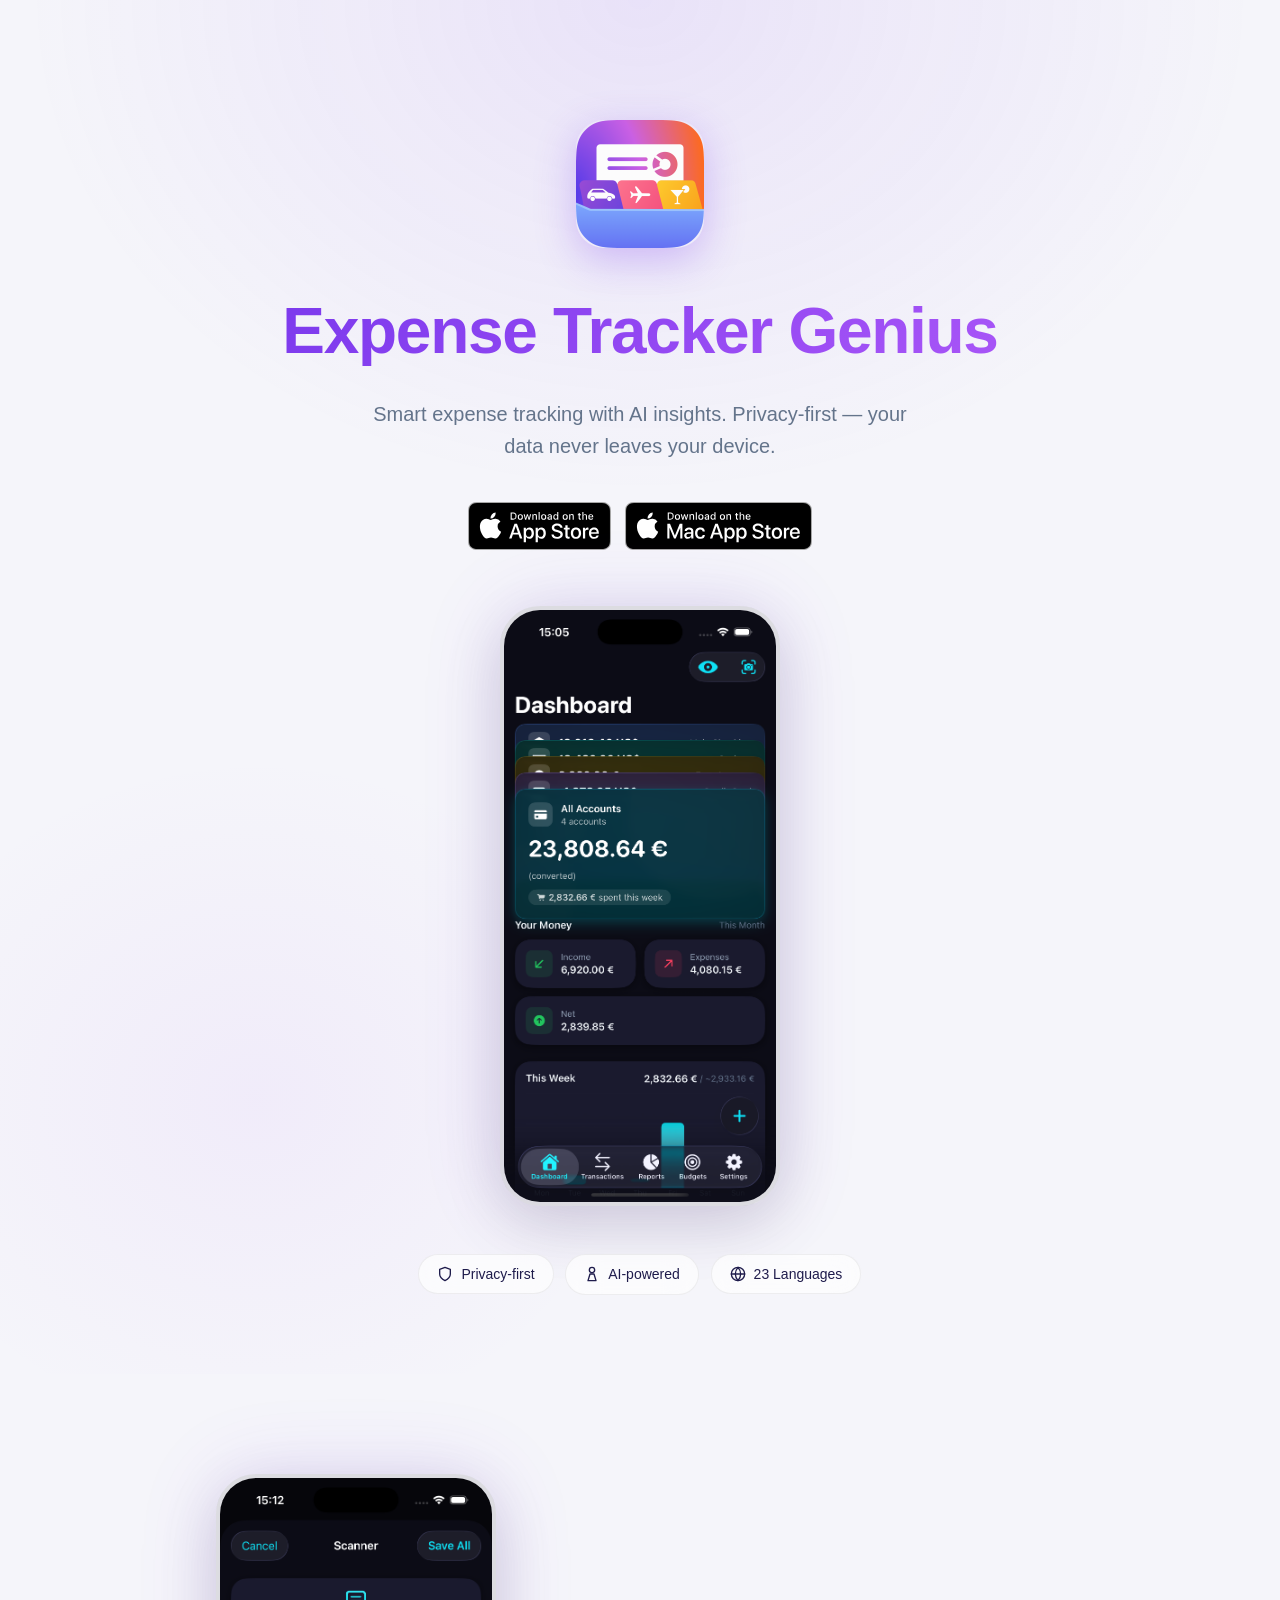
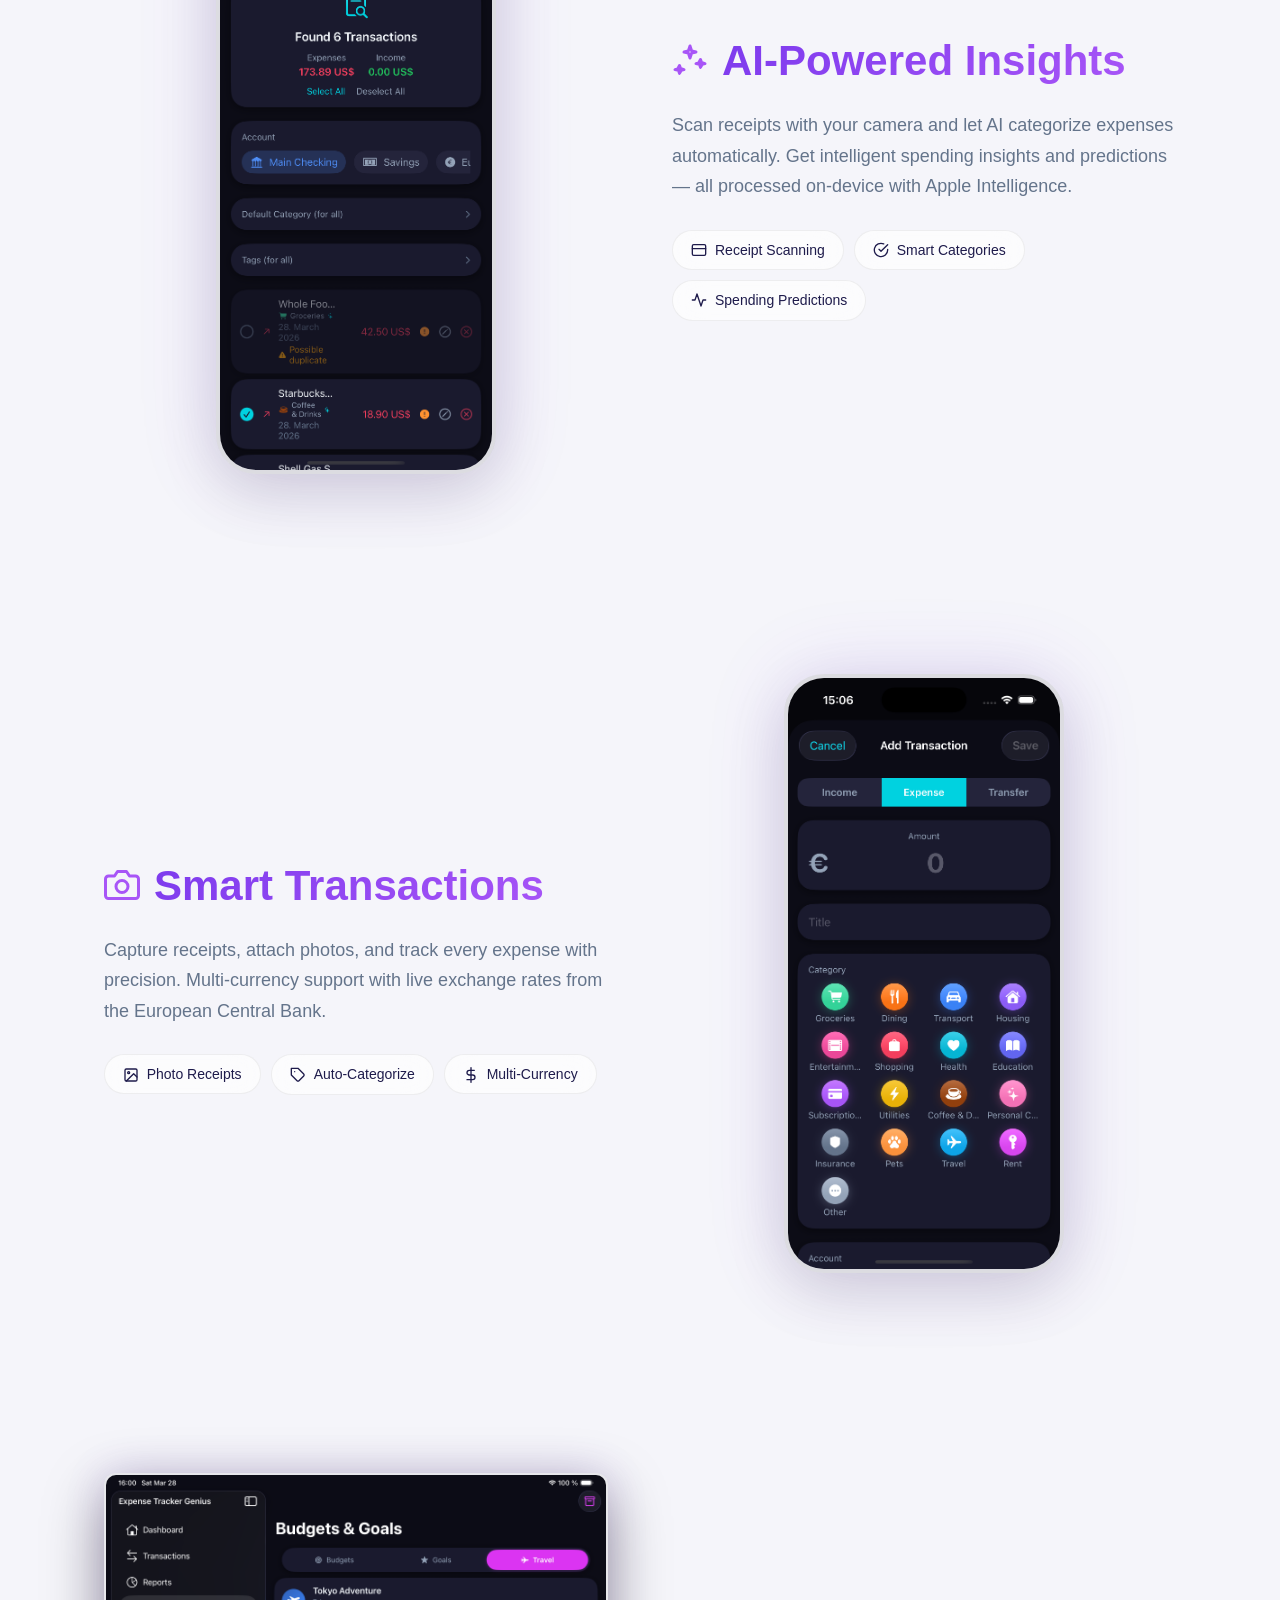
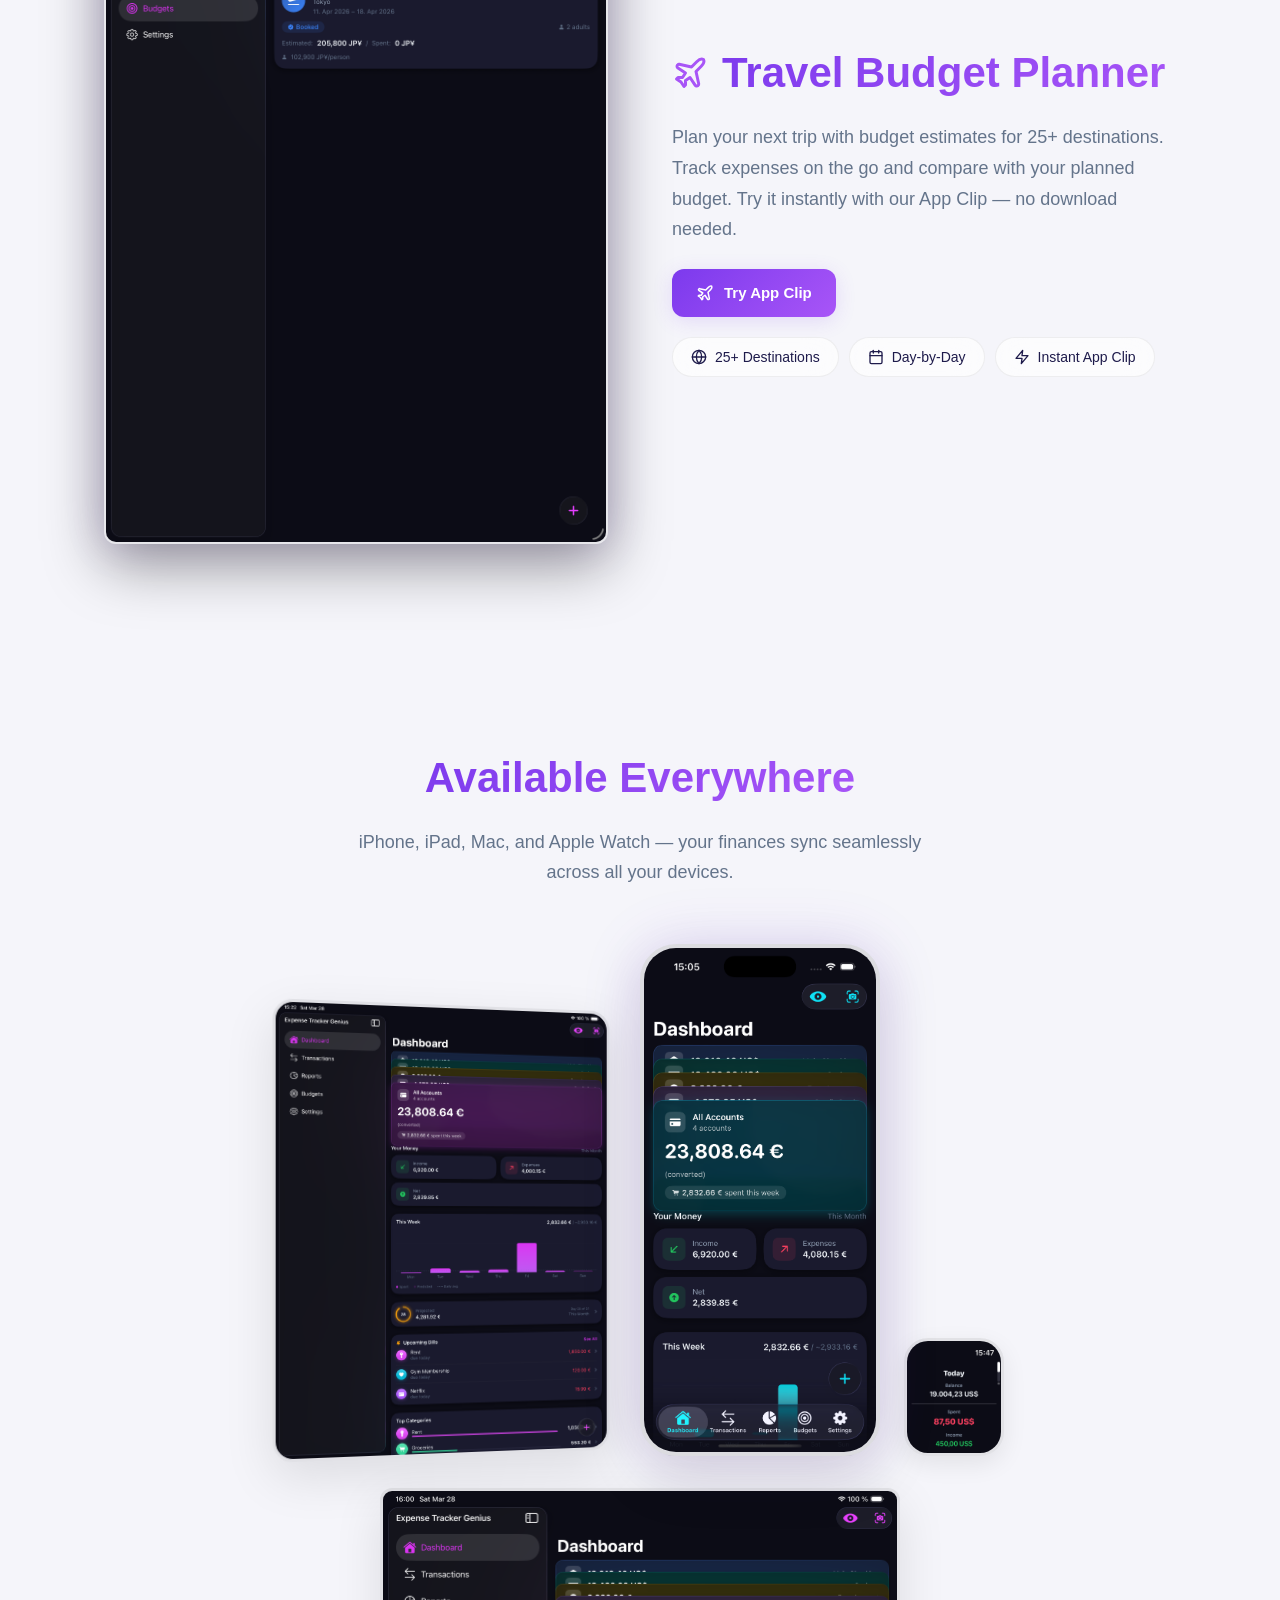
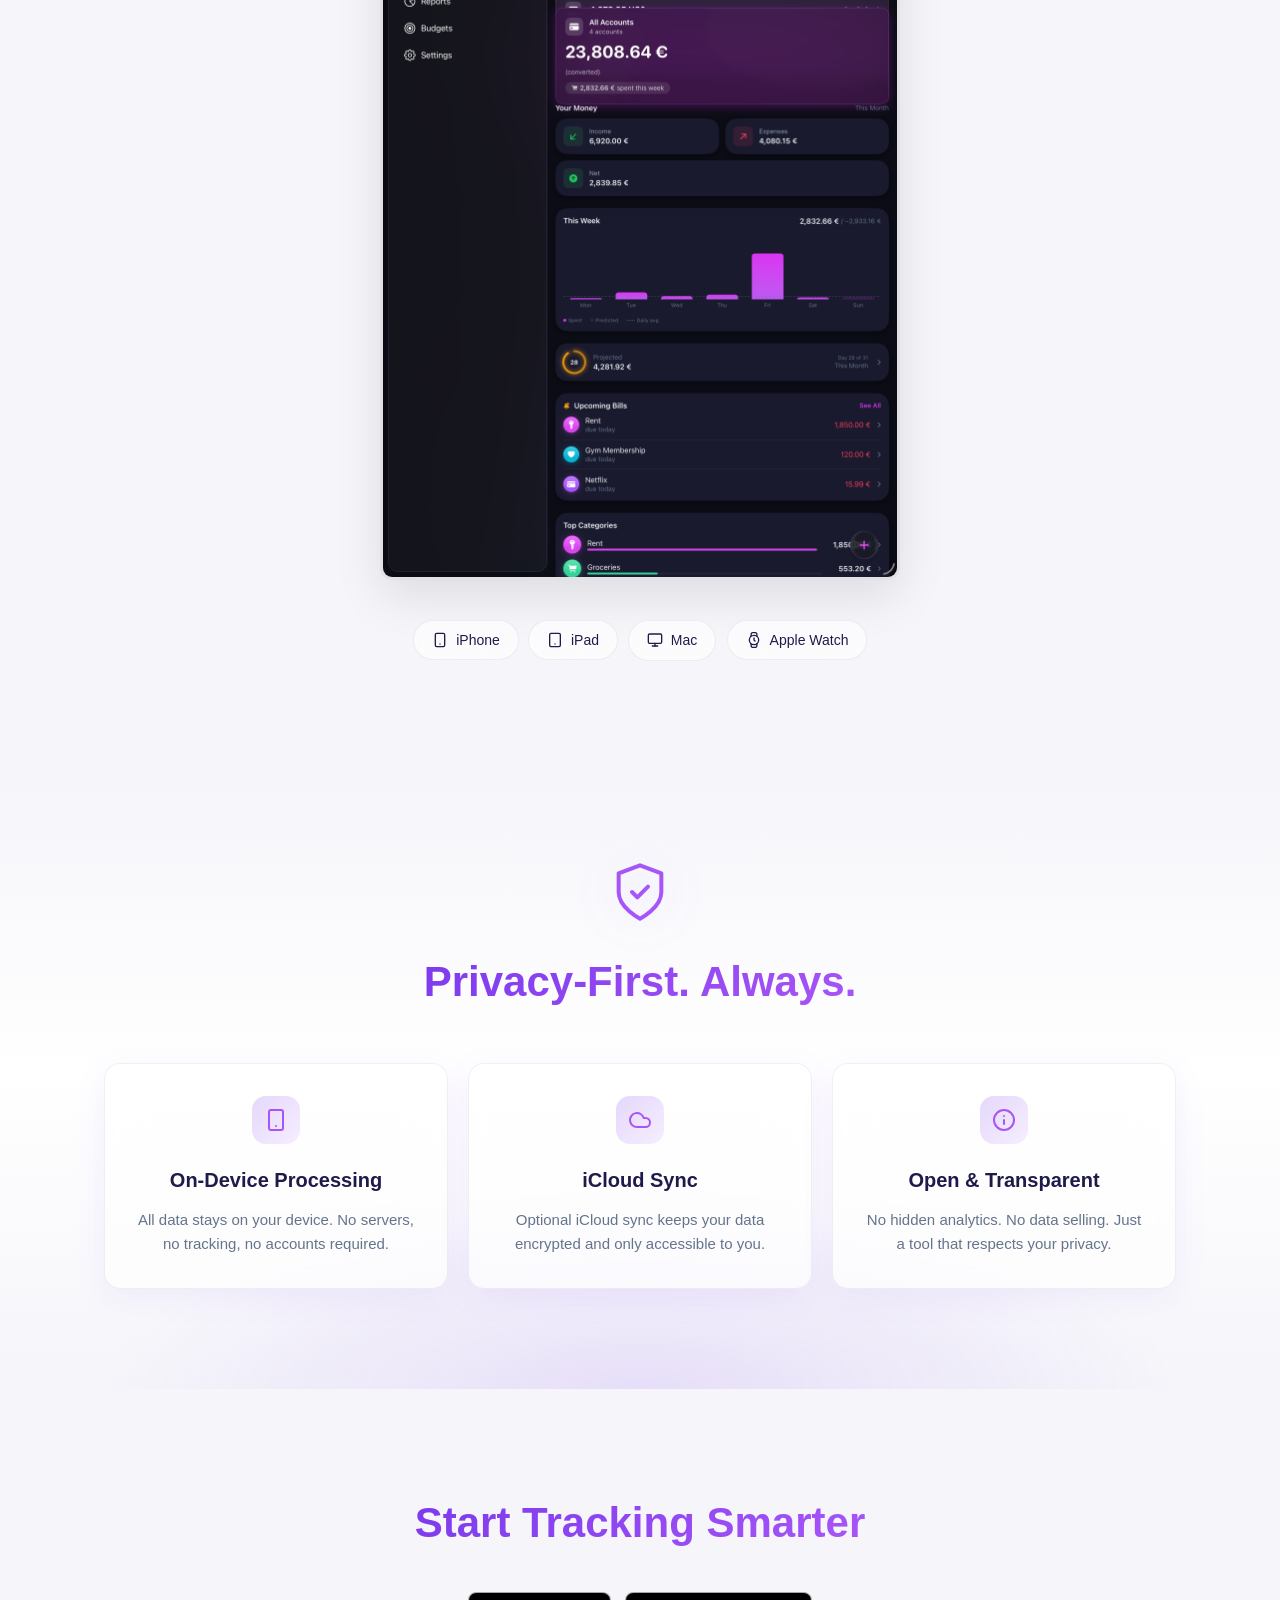
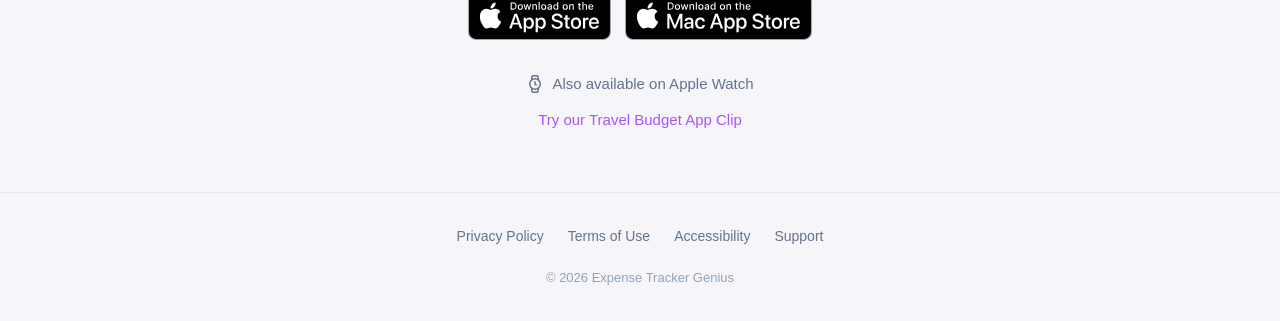
==== index.html @ a5f3c0a8 "Update website: 23 languages, add fawazahmed0 and Remote Config to privacy/terms" ====
<!DOCTYPE html>
<html lang="en">
<head>
  <meta charset="UTF-8">
  <meta name="viewport" content="width=device-width, initial-scale=1.0">
  <meta name="apple-itunes-app" content="app-id=6760190294">
  <title>Expense Tracker Genius — Smart AI Expense Tracking</title>
  <meta name="description" content="Smart expense tracking with AI insights, receipt scanning, budgets, and more. Privacy-first — no servers, all on-device. Available on iPhone, iPad, Mac, and Apple Watch.">
  <meta name="theme-color" content="#0C0C16">
  <style>
    /* ===== CSS Variables ===== */
    :root {
      --brand-primary: #7C3AED;
      --brand-secondary: #A855F7;
      --brand-glow: rgba(124, 58, 237, 0.4);
      --bg-primary: #0C0C16;
      --bg-secondary: #1A1A2E;
      --text-primary: #F1F5F9;
      --text-secondary: #94A3B8;
      --text-tertiary: #64748B;
      --glass-bg: rgba(255,255,255,0.07);
      --glass-border: rgba(255,255,255,0.10);
      --glass-shadow: rgba(0,0,0,0.3);
      --glass-elevated-bg: rgba(255,255,255,0.12);
      --glass-elevated-border: rgba(255,255,255,0.15);
    }

    @media (prefers-color-scheme: light) {
      :root {
        --bg-primary: #F5F5FA;
        --bg-secondary: #FFFFFF;
        --text-primary: #1E1B4B;
        --text-secondary: #64748B;
        --text-tertiary: #94A3B8;
        --glass-bg: rgba(255,255,255,0.65);
        --glass-border: rgba(0,0,0,0.06);
        --glass-shadow: rgba(124,58,237,0.08);
        --glass-elevated-bg: rgba(255,255,255,0.80);
        --glass-elevated-border: rgba(0,0,0,0.08);
        --brand-glow: rgba(124, 58, 237, 0.15);
      }
    }

    /* ===== Reset & Base ===== */
    *, *::before, *::after { margin: 0; padding: 0; box-sizing: border-box; }
    html { scroll-behavior: smooth; }
    body {
      font-family: -apple-system, BlinkMacSystemFont, 'SF Pro Text', 'SF Pro Display', 'Segoe UI', Roboto, Helvetica, Arial, sans-serif;
      background: var(--bg-primary);
      color: var(--text-primary);
      line-height: 1.6;
      -webkit-font-smoothing: antialiased;
      -moz-osx-font-smoothing: grayscale;
      overflow-x: hidden;
    }
    img { max-width: 100%; height: auto; display: block; }
    a { color: inherit; text-decoration: none; }

    /* ===== Glass Morphism ===== */
    .glass {
      background: var(--glass-bg);
      backdrop-filter: blur(20px);
      -webkit-backdrop-filter: blur(20px);
      border: 1px solid var(--glass-border);
      border-radius: 16px;
      box-shadow: 0 8px 32px var(--glass-shadow);
    }
    .glass-elevated {
      background: var(--glass-elevated-bg);
      backdrop-filter: blur(30px);
      -webkit-backdrop-filter: blur(30px);
      border: 1px solid var(--glass-elevated-border);
      border-radius: 16px;
      box-shadow: 0 12px 40px var(--glass-shadow);
    }

    /* ===== Layout ===== */
    .container {
      max-width: 1120px;
      margin: 0 auto;
      padding: 0 24px;
    }
    section {
      padding: 100px 0;
      position: relative;
    }

    /* ===== Scroll Animations ===== */
    .fade-in {
      opacity: 0;
      transform: translateY(30px);
      transition: opacity 0.7s ease, transform 0.7s ease;
    }
    .fade-in.visible {
      opacity: 1;
      transform: translateY(0);
    }
    .fade-in-left {
      opacity: 0;
      transform: translateX(-40px);
      transition: opacity 0.7s ease, transform 0.7s ease;
    }
    .fade-in-left.visible {
      opacity: 1;
      transform: translateX(0);
    }
    .fade-in-right {
      opacity: 0;
      transform: translateX(40px);
      transition: opacity 0.7s ease, transform 0.7s ease;
    }
    .fade-in-right.visible {
      opacity: 1;
      transform: translateX(0);
    }

    /* ===== Typography ===== */
    .section-title {
      font-size: 36px;
      font-weight: 700;
      margin-bottom: 16px;
      display: flex;
      align-items: center;
      gap: 14px;
    }
    .section-title svg {
      flex-shrink: 0;
    }
    .section-desc {
      font-size: 18px;
      color: var(--text-secondary);
      line-height: 1.7;
      max-width: 520px;
    }
    .gradient-text {
      background: linear-gradient(135deg, var(--brand-primary), var(--brand-secondary));
      -webkit-background-clip: text;
      -webkit-text-fill-color: transparent;
      background-clip: text;
    }

    /* ===== Phone Frame ===== */
    .phone-frame {
      position: relative;
      width: 280px;
      border-radius: 40px;
      border: 4px solid rgba(255,255,255,0.15);
      overflow: hidden;
      box-shadow: 0 20px 60px rgba(0,0,0,0.4), 0 0 80px var(--brand-glow);
      flex-shrink: 0;
    }
    @media (prefers-color-scheme: light) {
      .phone-frame {
        border-color: rgba(0,0,0,0.10);
        box-shadow: 0 20px 60px rgba(0,0,0,0.12), 0 0 80px var(--brand-glow);
      }
    }
    .phone-frame img {
      width: 100%;
      display: block;
    }

    /* ===== Feature Pills ===== */
    .pills {
      display: flex;
      flex-wrap: wrap;
      gap: 10px;
      margin-top: 28px;
    }
    .pill {
      display: inline-flex;
      align-items: center;
      gap: 8px;
      padding: 8px 18px;
      border-radius: 100px;
      font-size: 14px;
      font-weight: 500;
      color: var(--text-primary);
      background: var(--glass-bg);
      backdrop-filter: blur(16px);
      -webkit-backdrop-filter: blur(16px);
      border: 1px solid var(--glass-border);
    }
    .pill svg {
      width: 16px;
      height: 16px;
      flex-shrink: 0;
    }

    /* ===== Feature Section Layout ===== */
    .feature-row {
      display: flex;
      flex-direction: column;
      align-items: center;
      gap: 48px;
    }
    .feature-text {
      flex: 1;
    }
    .feature-image {
      flex: 1;
      display: flex;
      justify-content: center;
    }
    @media (min-width: 769px) {
      .feature-row {
        flex-direction: row;
        align-items: center;
        gap: 64px;
      }
      .feature-row.reverse {
        flex-direction: row-reverse;
      }
      .section-title {
        font-size: 42px;
      }
    }

    /* ===== App Store Badges ===== */
    .store-buttons {
      display: flex;
      flex-wrap: wrap;
      gap: 14px;
      margin-top: 32px;
    }
    .store-badge {
      display: inline-block;
      transition: all 0.3s ease;
      cursor: pointer;
    }
    .store-badge:hover {
      transform: translateY(-2px);
      filter: brightness(1.1);
    }
    .store-badge img {
      height: 48px;
      width: auto;
    }

    /* ========================================
       SECTION 1: HERO
       ======================================== */
    .hero {
      min-height: 100vh;
      display: flex;
      align-items: center;
      justify-content: center;
      text-align: center;
      padding: 120px 24px 80px;
      position: relative;
      overflow: hidden;
    }
    .hero::before {
      content: '';
      position: absolute;
      inset: 0;
      background:
        radial-gradient(ellipse 80% 60% at 50% 0%, rgba(124,58,237,0.25) 0%, transparent 60%),
        radial-gradient(ellipse 60% 50% at 20% 80%, rgba(168,85,247,0.12) 0%, transparent 50%),
        radial-gradient(ellipse 50% 40% at 80% 60%, rgba(124,58,237,0.10) 0%, transparent 50%);
      pointer-events: none;
    }
    @media (prefers-color-scheme: light) {
      .hero::before {
        background:
          radial-gradient(ellipse 80% 60% at 50% 0%, rgba(124,58,237,0.10) 0%, transparent 60%),
          radial-gradient(ellipse 60% 50% at 20% 80%, rgba(168,85,247,0.06) 0%, transparent 50%);
      }
    }
    .hero-content {
      position: relative;
      z-index: 1;
      max-width: 800px;
    }
    .hero-icon {
      width: 128px;
      height: 128px;
      border-radius: 28px;
      margin: 0 auto 32px;
      box-shadow: 0 12px 40px rgba(124,58,237,0.3);
    }
    .hero h1 {
      font-size: 48px;
      font-weight: 800;
      letter-spacing: -0.02em;
      margin-bottom: 16px;
    }
    @media (min-width: 769px) {
      .hero h1 { font-size: 64px; }
    }
    .hero-subtitle {
      font-size: 20px;
      color: var(--text-secondary);
      max-width: 560px;
      margin: 0 auto 40px;
      line-height: 1.6;
    }
    .hero .store-buttons {
      justify-content: center;
    }
    .hero-phone {
      margin: 56px auto 0;
      width: 280px;
    }
    .hero-pills {
      display: flex;
      flex-wrap: wrap;
      justify-content: center;
      gap: 12px;
      margin-top: 48px;
    }

    /* ========================================
       SECTION 5: EVERY PLATFORM
       ======================================== */
    .platforms {
      text-align: center;
      overflow: hidden;
    }
    .platforms .section-title {
      justify-content: center;
      font-size: 42px;
    }
    .platforms .section-desc {
      margin: 0 auto 56px;
      text-align: center;
      max-width: 580px;
    }
    .device-showcase {
      position: relative;
      max-width: 900px;
      margin: 0 auto;
      min-height: 500px;
      display: flex;
      flex-direction: column;
      align-items: center;
      gap: 32px;
    }
    .device-row-top {
      display: flex;
      align-items: flex-end;
      justify-content: center;
      gap: 24px;
      flex-wrap: wrap;
    }
    .device-ipad {
      width: 340px;
      border-radius: 20px;
      border: 3px solid rgba(255,255,255,0.12);
      overflow: hidden;
      box-shadow: 0 16px 48px rgba(0,0,0,0.3);
      transform: perspective(800px) rotateY(8deg);
    }
    @media (prefers-color-scheme: light) {
      .device-ipad {
        border-color: rgba(0,0,0,0.08);
        box-shadow: 0 16px 48px rgba(0,0,0,0.10);
      }
    }
    .device-iphone {
      width: 240px;
      border-radius: 36px;
      border: 4px solid rgba(255,255,255,0.15);
      overflow: hidden;
      box-shadow: 0 20px 60px rgba(0,0,0,0.4), 0 0 60px var(--brand-glow);
      z-index: 2;
    }
    @media (prefers-color-scheme: light) {
      .device-iphone {
        border-color: rgba(0,0,0,0.10);
        box-shadow: 0 20px 60px rgba(0,0,0,0.12), 0 0 60px var(--brand-glow);
      }
    }
    .device-watch {
      width: 100px;
      border-radius: 24px;
      border: 3px solid rgba(255,255,255,0.12);
      overflow: hidden;
      box-shadow: 0 8px 24px rgba(0,0,0,0.3);
    }
    @media (prefers-color-scheme: light) {
      .device-watch {
        border-color: rgba(0,0,0,0.08);
        box-shadow: 0 8px 24px rgba(0,0,0,0.08);
      }
    }
    .device-mac {
      width: 520px;
      max-width: 90vw;
      border-radius: 12px;
      border: 3px solid rgba(255,255,255,0.12);
      overflow: hidden;
      box-shadow: 0 16px 48px rgba(0,0,0,0.3);
    }
    @media (prefers-color-scheme: light) {
      .device-mac {
        border-color: rgba(0,0,0,0.08);
        box-shadow: 0 16px 48px rgba(0,0,0,0.10);
      }
    }
    .device-mac img, .device-ipad img, .device-iphone img, .device-watch img {
      width: 100%;
      display: block;
    }
    .platform-pills {
      display: flex;
      flex-wrap: wrap;
      justify-content: center;
      gap: 10px;
      margin-top: 40px;
    }

    /* ========================================
       SECTION 6: PRIVACY
       ======================================== */
    .privacy-section {
      background:
        radial-gradient(ellipse 70% 50% at 50% 100%, rgba(124,58,237,0.12) 0%, transparent 60%),
        linear-gradient(180deg, var(--bg-primary) 0%, var(--bg-secondary) 50%, var(--bg-primary) 100%);
    }
    .privacy-section .section-title {
      justify-content: center;
      text-align: center;
    }
    .privacy-icon {
      display: flex;
      justify-content: center;
      margin-bottom: 24px;
    }
    .privacy-icon svg {
      filter: drop-shadow(0 0 24px var(--brand-glow));
    }
    .privacy-cards {
      display: grid;
      grid-template-columns: 1fr;
      gap: 20px;
      margin-top: 48px;
    }
    @media (min-width: 769px) {
      .privacy-cards {
        grid-template-columns: repeat(3, 1fr);
      }
    }
    .privacy-card {
      padding: 32px 28px;
      text-align: center;
    }
    .privacy-card h3 {
      font-size: 20px;
      font-weight: 700;
      margin-bottom: 12px;
    }
    .privacy-card p {
      font-size: 15px;
      color: var(--text-secondary);
      line-height: 1.6;
    }
    .privacy-card-icon {
      width: 48px;
      height: 48px;
      margin: 0 auto 20px;
      display: flex;
      align-items: center;
      justify-content: center;
      border-radius: 14px;
      background: linear-gradient(135deg, rgba(124,58,237,0.2), rgba(168,85,247,0.1));
    }

    /* ========================================
       SECTION 7: CTA + FOOTER
       ======================================== */
    .cta-section {
      text-align: center;
      padding: 100px 0 60px;
    }
    .cta-section h2 {
      font-size: 42px;
      font-weight: 800;
      margin-bottom: 8px;
    }
    .cta-section .store-buttons {
      justify-content: center;
      margin-top: 36px;
    }
    .cta-extras {
      margin-top: 32px;
      display: flex;
      flex-direction: column;
      align-items: center;
      gap: 12px;
      color: var(--text-secondary);
      font-size: 15px;
    }
    .cta-extras a {
      color: var(--brand-secondary);
      transition: color 0.2s;
    }
    .cta-extras a:hover {
      color: var(--brand-primary);
    }
    .cta-watch {
      display: inline-flex;
      align-items: center;
      gap: 8px;
    }
    .cta-watch svg {
      width: 18px;
      height: 18px;
    }

    footer {
      border-top: 1px solid var(--glass-border);
      padding: 32px 24px;
      text-align: center;
    }
    .footer-links {
      display: flex;
      flex-wrap: wrap;
      justify-content: center;
      gap: 24px;
      margin-bottom: 20px;
    }
    .footer-links a {
      color: var(--text-secondary);
      font-size: 14px;
      transition: color 0.2s;
    }
    .footer-links a:hover {
      color: var(--brand-secondary);
    }
    .footer-copy {
      color: var(--text-tertiary);
      font-size: 13px;
    }

    /* ===== Travel Mac Screenshot ===== */
    .travel-mac-frame {
      border-radius: 12px;
      overflow: hidden;
      border: 2px solid var(--glass-border);
      box-shadow: 0 20px 60px rgba(0,0,0,0.4), 0 0 40px var(--brand-glow);
      max-width: 520px;
    }
    .travel-mac-frame img {
      width: 100%;
      display: block;
    }
    .try-appclip {
      display: inline-flex;
      align-items: center;
      gap: 10px;
      margin-top: 24px;
      padding: 12px 24px;
      border-radius: 12px;
      font-size: 15px;
      font-weight: 600;
      color: #fff;
      background: linear-gradient(135deg, var(--brand-primary), var(--brand-secondary));
      transition: all 0.3s ease;
      box-shadow: 0 4px 20px var(--brand-glow);
    }
    .try-appclip:hover {
      transform: translateY(-2px);
      box-shadow: 0 8px 32px var(--brand-glow);
    }
    .try-appclip svg {
      width: 18px;
      height: 18px;
    }

    /* ===== Responsive ===== */
    @media (max-width: 768px) {
      section { padding: 72px 0; }
      .section-title { font-size: 28px; }
      .section-desc { font-size: 16px; }
      .hero h1 { font-size: 36px; }
      .hero-subtitle { font-size: 17px; }
      .hero-phone { width: 240px; }
      .phone-frame { width: 240px; }
      .device-ipad { width: 240px; }
      .device-iphone { width: 180px; }
      .device-mac { width: 320px; }
      .device-watch { width: 80px; }
      .cta-section h2 { font-size: 32px; }
      .store-btn { padding: 12px 20px; font-size: 14px; }
      .travel-card-mockup { width: 270px; }
      .platforms .section-title { font-size: 32px; }
    }
  </style>
</head>
<body>

  <!-- ========== SECTION 1: HERO ========== -->
  <section class="hero">
    <div class="hero-content">
      <img src="screenshots/AppIcon.png" alt="Expense Tracker Genius app icon" class="hero-icon fade-in" width="128" height="128">
      <h1 class="fade-in"><span class="gradient-text">Expense Tracker Genius</span></h1>
      <p class="hero-subtitle fade-in">Smart expense tracking with AI insights. Privacy-first — your data never leaves your device.</p>

      <div class="store-buttons fade-in">
        <a href="https://apps.apple.com/app/id6760190294" class="store-badge" aria-label="Download on the App Store">
          <img src="screenshots/app-store-badge.svg" alt="Download on the App Store">
        </a>
        <a href="https://apps.apple.com/app/id6760190294" class="store-badge" aria-label="Download on the Mac App Store">
          <img src="screenshots/mac-app-store-badge.svg" alt="Download on the Mac App Store">
        </a>
      </div>

      <div class="hero-phone fade-in">
        <div class="phone-frame">
          <img src="screenshots/01_iPhone_6.9_Dashboard.png" alt="Expense Tracker Genius dashboard showing expenses overview" width="1320" height="2868">
        </div>
      </div>

      <div class="hero-pills fade-in">
        <span class="pill">
          <svg width="16" height="16" viewBox="0 0 24 24" fill="none" stroke="currentColor" stroke-width="2" stroke-linecap="round" stroke-linejoin="round"><path d="M12 22s8-4 8-10V5l-8-3-8 3v7c0 6 8 10 8 10z"/></svg>
          Privacy-first
        </span>
        <span class="pill">
          <svg width="16" height="16" viewBox="0 0 24 24" fill="none" stroke="currentColor" stroke-width="2" stroke-linecap="round" stroke-linejoin="round"><path d="M12 2a4 4 0 0 1 4 4c0 1.95-1.4 3.57-3.25 3.92L12 10l-.75-.08C9.4 9.57 8 7.95 8 6a4 4 0 0 1 4-4z"/><path d="M9 12h6l3 10H6l3-10z"/></svg>
          AI-powered
        </span>
        <span class="pill">
          <svg width="16" height="16" viewBox="0 0 24 24" fill="none" stroke="currentColor" stroke-width="2" stroke-linecap="round" stroke-linejoin="round"><circle cx="12" cy="12" r="10"/><path d="M2 12h20"/><path d="M12 2a15.3 15.3 0 0 1 4 10 15.3 15.3 0 0 1-4 10 15.3 15.3 0 0 1-4-10A15.3 15.3 0 0 1 12 2z"/></svg>
          23 Languages
        </span>
      </div>
    </div>
  </section>

  <!-- ========== SECTION 2: AI-POWERED INSIGHTS ========== -->
  <section>
    <div class="container">
      <div class="feature-row">
        <div class="feature-image fade-in-left">
          <div class="phone-frame">
            <img src="screenshots/05_iPhone_6.9_AIInsight.png" alt="AI-powered spending insights and analysis" width="1320" height="2868">
          </div>
        </div>
        <div class="feature-text fade-in-right">
          <h2 class="section-title">
            <svg width="36" height="36" viewBox="0 0 24 24" fill="none" stroke="var(--brand-secondary)" stroke-width="2" stroke-linecap="round" stroke-linejoin="round"><path d="M12 2l1.09 3.26L16 6l-2.91.74L12 10l-1.09-3.26L8 6l2.91-.74L12 2z"/><path d="M5 15l.68 2.04L8 17.72l-1.82.46L5 20.22l-.68-2.04L2 17.72l1.82-.46L5 15z"/><path d="M19 11l.68 2.04L22 13.72l-1.82.46L19 16.22l-.68-2.04L16 13.72l1.82-.46L19 11z"/></svg>
            <span class="gradient-text">AI-Powered Insights</span>
          </h2>
          <p class="section-desc">Scan receipts with your camera and let AI categorize expenses automatically. Get intelligent spending insights and predictions — all processed on-device with Apple Intelligence.</p>
          <div class="pills">
            <span class="pill">
              <svg width="16" height="16" viewBox="0 0 24 24" fill="none" stroke="currentColor" stroke-width="2" stroke-linecap="round" stroke-linejoin="round"><rect x="2" y="4" width="20" height="16" rx="2"/><path d="M2 10h20"/></svg>
              Receipt Scanning
            </span>
            <span class="pill">
              <svg width="16" height="16" viewBox="0 0 24 24" fill="none" stroke="currentColor" stroke-width="2" stroke-linecap="round" stroke-linejoin="round"><path d="M22 11.08V12a10 10 0 1 1-5.93-9.14"/><polyline points="22 4 12 14.01 9 11.01"/></svg>
              Smart Categories
            </span>
            <span class="pill">
              <svg width="16" height="16" viewBox="0 0 24 24" fill="none" stroke="currentColor" stroke-width="2" stroke-linecap="round" stroke-linejoin="round"><polyline points="22 12 18 12 15 21 9 3 6 12 2 12"/></svg>
              Spending Predictions
            </span>
          </div>
        </div>
      </div>
    </div>
  </section>

  <!-- ========== SECTION 3: SMART TRANSACTIONS ========== -->
  <section>
    <div class="container">
      <div class="feature-row reverse">
        <div class="feature-image fade-in-right">
          <div class="phone-frame">
            <img src="screenshots/06_iPhone_6.9_AddTransaction.png" alt="Add transaction screen with receipt photo and currency selection" width="1320" height="2868">
          </div>
        </div>
        <div class="feature-text fade-in-left">
          <h2 class="section-title">
            <svg width="36" height="36" viewBox="0 0 24 24" fill="none" stroke="var(--brand-secondary)" stroke-width="2" stroke-linecap="round" stroke-linejoin="round"><path d="M23 19a2 2 0 0 1-2 2H3a2 2 0 0 1-2-2V8a2 2 0 0 1 2-2h4l2-3h6l2 3h4a2 2 0 0 1 2 2z"/><circle cx="12" cy="13" r="4"/></svg>
            <span class="gradient-text">Smart Transactions</span>
          </h2>
          <p class="section-desc">Capture receipts, attach photos, and track every expense with precision. Multi-currency support with live exchange rates from the European Central Bank.</p>
          <div class="pills">
            <span class="pill">
              <svg width="16" height="16" viewBox="0 0 24 24" fill="none" stroke="currentColor" stroke-width="2" stroke-linecap="round" stroke-linejoin="round"><rect x="3" y="3" width="18" height="18" rx="2"/><circle cx="8.5" cy="8.5" r="1.5"/><polyline points="21 15 16 10 5 21"/></svg>
              Photo Receipts
            </span>
            <span class="pill">
              <svg width="16" height="16" viewBox="0 0 24 24" fill="none" stroke="currentColor" stroke-width="2" stroke-linecap="round" stroke-linejoin="round"><path d="M20.59 13.41l-7.17 7.17a2 2 0 0 1-2.83 0L2 12V2h10l8.59 8.59a2 2 0 0 1 0 2.82z"/><line x1="7" y1="7" x2="7.01" y2="7"/></svg>
              Auto-Categorize
            </span>
            <span class="pill">
              <svg width="16" height="16" viewBox="0 0 24 24" fill="none" stroke="currentColor" stroke-width="2" stroke-linecap="round" stroke-linejoin="round"><line x1="12" y1="1" x2="12" y2="23"/><path d="M17 5H9.5a3.5 3.5 0 0 0 0 7h5a3.5 3.5 0 0 1 0 7H6"/></svg>
              Multi-Currency
            </span>
          </div>
        </div>
      </div>
    </div>
  </section>

  <!-- ========== SECTION 4: TRAVEL BUDGET PLANNER ========== -->
  <section>
    <div class="container">
      <div class="feature-row">
        <div class="feature-image fade-in-left">
          <div class="mac-frame travel-mac-frame">
            <img src="screenshots/07_Mac_Travel.png" alt="Travel Budget Planner on Mac showing Brussels trip with budget summary, map, and weather" loading="lazy">
          </div>
        </div>
        <div class="feature-text fade-in-right">
          <h2 class="section-title">
            <svg width="36" height="36" viewBox="0 0 24 24" fill="none" stroke="var(--brand-secondary)" stroke-width="2" stroke-linecap="round" stroke-linejoin="round"><path d="M17.8 19.2L16 11l3.5-3.5C21 6 21.5 4 21 3c-1-.5-3 0-4.5 1.5L13 8 4.8 6.2c-.5-.1-.9.1-1.1.5l-.3.5c-.2.5-.1 1 .3 1.3L9 12l-2 3H4l-1 1 3 2 2 3 1-1v-3l3-2 3.5 5.3c.3.4.8.5 1.3.3l.5-.2c.4-.3.6-.7.5-1.2z"/></svg>
            <span class="gradient-text">Travel Budget Planner</span>
          </h2>
          <p class="section-desc">Plan your next trip with budget estimates for 25+ destinations. Track expenses on the go and compare with your planned budget. Try it instantly with our App Clip — no download needed.</p>
          <a href="https://appclip.apple.com/id?p=com.accountant.app.Clip" class="try-appclip">
            <svg width="18" height="18" viewBox="0 0 24 24" fill="none" stroke="currentColor" stroke-width="2" stroke-linecap="round" stroke-linejoin="round"><path d="M17.8 19.2L16 11l3.5-3.5C21 6 21.5 4 21 3c-1-.5-3 0-4.5 1.5L13 8 4.8 6.2c-.5-.1-.9.1-1.1.5l-.3.5c-.2.5-.1 1 .3 1.3L9 12l-2 3H4l-1 1 3 2 2 3 1-1v-3l3-2 3.5 5.3c.3.4.8.5 1.3.3l.5-.2c.4-.3.6-.7.5-1.2z"/></svg>
            Try App Clip
          </a>
          <div class="pills" style="margin-top:20px;">
            <span class="pill">
              <svg width="16" height="16" viewBox="0 0 24 24" fill="none" stroke="currentColor" stroke-width="2" stroke-linecap="round" stroke-linejoin="round"><circle cx="12" cy="12" r="10"/><path d="M12 2a14.5 14.5 0 0 0 0 20 14.5 14.5 0 0 0 0-20"/><path d="M2 12h20"/></svg>
              25+ Destinations
            </span>
            <span class="pill">
              <svg width="16" height="16" viewBox="0 0 24 24" fill="none" stroke="currentColor" stroke-width="2" stroke-linecap="round" stroke-linejoin="round"><rect x="3" y="4" width="18" height="18" rx="2" ry="2"/><line x1="16" y1="2" x2="16" y2="6"/><line x1="8" y1="2" x2="8" y2="6"/><line x1="3" y1="10" x2="21" y2="10"/></svg>
              Day-by-Day
            </span>
            <span class="pill">
              <svg width="16" height="16" viewBox="0 0 24 24" fill="none" stroke="currentColor" stroke-width="2" stroke-linecap="round" stroke-linejoin="round"><path d="M13 2L3 14h9l-1 8 10-12h-9l1-8z"/></svg>
              Instant App Clip
            </span>
          </div>
        </div>
      </div>
    </div>
  </section>

  <!-- ========== SECTION 5: EVERY APPLE PLATFORM ========== -->
  <section class="platforms">
    <div class="container">
      <h2 class="section-title fade-in"><span class="gradient-text">Available Everywhere</span></h2>
      <p class="section-desc fade-in">iPhone, iPad, Mac, and Apple Watch — your finances sync seamlessly across all your devices.</p>
      <div class="device-showcase fade-in">
        <div class="device-row-top">
          <div class="device-ipad">
            <img src="screenshots/01_iPad_13_Dashboard.png" alt="Expense Tracker Genius on iPad showing full dashboard" width="2048" height="2732">
          </div>
          <div class="device-iphone">
            <img src="screenshots/01_iPhone_6.9_Dashboard.png" alt="Expense Tracker Genius on iPhone" width="1320" height="2868">
          </div>
          <div class="device-watch">
            <img src="screenshots/01_Watch_46mm_TodaySummary.png" alt="Expense Tracker Genius on Apple Watch showing today summary" width="396" height="484">
          </div>
        </div>
        <div class="device-mac">
          <img src="screenshots/01_Mac_Dashboard.png" alt="Expense Tracker Genius on Mac showing full desktop experience" width="2880" height="1800">
        </div>
      </div>
      <div class="platform-pills fade-in">
        <span class="pill">
          <svg width="16" height="16" viewBox="0 0 24 24" fill="none" stroke="currentColor" stroke-width="2" stroke-linecap="round" stroke-linejoin="round"><rect x="5" y="2" width="14" height="20" rx="2" ry="2"/><line x1="12" y1="18" x2="12.01" y2="18"/></svg>
          iPhone
        </span>
        <span class="pill">
          <svg width="16" height="16" viewBox="0 0 24 24" fill="none" stroke="currentColor" stroke-width="2" stroke-linecap="round" stroke-linejoin="round"><rect x="4" y="2" width="16" height="20" rx="2" ry="2"/><line x1="12" y1="18" x2="12.01" y2="18"/></svg>
          iPad
        </span>
        <span class="pill">
          <svg width="16" height="16" viewBox="0 0 24 24" fill="none" stroke="currentColor" stroke-width="2" stroke-linecap="round" stroke-linejoin="round"><rect x="2" y="3" width="20" height="14" rx="2" ry="2"/><line x1="8" y1="21" x2="16" y2="21"/><line x1="12" y1="17" x2="12" y2="21"/></svg>
          Mac
        </span>
        <span class="pill">
          <svg width="16" height="16" viewBox="0 0 24 24" fill="none" stroke="currentColor" stroke-width="2" stroke-linecap="round" stroke-linejoin="round"><circle cx="12" cy="12" r="7"/><polyline points="12 9 12 12 13.5 13.5"/><path d="M16.51 17.35l-.35 3.83a2 2 0 0 1-2 1.82H9.83a2 2 0 0 1-2-1.82l-.35-3.83m.01-10.7l.35-3.83A2 2 0 0 1 9.83 1h4.35a2 2 0 0 1 2 1.82l.35 3.83"/></svg>
          Apple Watch
        </span>
      </div>
    </div>
  </section>

  <!-- ========== SECTION 6: PRIVACY & SECURITY ========== -->
  <section class="privacy-section">
    <div class="container">
      <div class="privacy-icon fade-in">
        <svg width="64" height="64" viewBox="0 0 24 24" fill="none" stroke="var(--brand-secondary)" stroke-width="1.5" stroke-linecap="round" stroke-linejoin="round"><path d="M12 22s8-4 8-10V5l-8-3-8 3v7c0 6 8 10 8 10z"/><path d="M9 12l2 2 4-4"/></svg>
      </div>
      <h2 class="section-title fade-in" style="justify-content:center;"><span class="gradient-text">Privacy-First. Always.</span></h2>
      <div class="privacy-cards">
        <div class="privacy-card glass fade-in">
          <div class="privacy-card-icon">
            <svg width="24" height="24" viewBox="0 0 24 24" fill="none" stroke="var(--brand-secondary)" stroke-width="2" stroke-linecap="round" stroke-linejoin="round"><rect x="5" y="2" width="14" height="20" rx="2" ry="2"/><line x1="12" y1="18" x2="12.01" y2="18"/></svg>
          </div>
          <h3>On-Device Processing</h3>
          <p>All data stays on your device. No servers, no tracking, no accounts required.</p>
        </div>
        <div class="privacy-card glass fade-in">
          <div class="privacy-card-icon">
            <svg width="24" height="24" viewBox="0 0 24 24" fill="none" stroke="var(--brand-secondary)" stroke-width="2" stroke-linecap="round" stroke-linejoin="round"><path d="M17.5 19H9a7 7 0 1 1 6.71-9h1.79a4.5 4.5 0 1 1 0 9z"/></svg>
          </div>
          <h3>iCloud Sync</h3>
          <p>Optional iCloud sync keeps your data encrypted and only accessible to you.</p>
        </div>
        <div class="privacy-card glass fade-in">
          <div class="privacy-card-icon">
            <svg width="24" height="24" viewBox="0 0 24 24" fill="none" stroke="var(--brand-secondary)" stroke-width="2" stroke-linecap="round" stroke-linejoin="round"><circle cx="12" cy="12" r="10"/><line x1="12" y1="16" x2="12" y2="12"/><line x1="12" y1="8" x2="12.01" y2="8"/></svg>
          </div>
          <h3>Open & Transparent</h3>
          <p>No hidden analytics. No data selling. Just a tool that respects your privacy.</p>
        </div>
      </div>
    </div>
  </section>

  <!-- ========== SECTION 7: DOWNLOAD CTA + FOOTER ========== -->
  <section class="cta-section">
    <div class="container">
      <h2 class="fade-in"><span class="gradient-text">Start Tracking Smarter</span></h2>
      <div class="store-buttons fade-in">
        <a href="https://apps.apple.com/app/id6760190294" class="store-badge" aria-label="Download on the App Store">
          <img src="screenshots/app-store-badge.svg" alt="Download on the App Store">
        </a>
        <a href="https://apps.apple.com/app/id6760190294" class="store-badge" aria-label="Download on the Mac App Store">
          <img src="screenshots/mac-app-store-badge.svg" alt="Download on the Mac App Store">
        </a>
      </div>
      <div class="cta-extras fade-in">
        <span class="cta-watch">
          <svg width="18" height="18" viewBox="0 0 24 24" fill="none" stroke="currentColor" stroke-width="2" stroke-linecap="round" stroke-linejoin="round"><circle cx="12" cy="12" r="7"/><polyline points="12 9 12 12 13.5 13.5"/><path d="M16.51 17.35l-.35 3.83a2 2 0 0 1-2 1.82H9.83a2 2 0 0 1-2-1.82l-.35-3.83m.01-10.7l.35-3.83A2 2 0 0 1 9.83 1h4.35a2 2 0 0 1 2 1.82l.35 3.83"/></svg>
          Also available on Apple Watch
        </span>
        <a href="https://appclip.apple.com/id?p=com.accountant.app.Clip">Try our Travel Budget App Clip</a>
      </div>
    </div>
  </section>

  <footer>
    <div class="container">
      <nav class="footer-links">
        <a href="privacy.html">Privacy Policy</a>
        <a href="terms.html">Terms of Use</a>
        <a href="accessibility.html">Accessibility</a>
        <a href="mailto:hussein.juybari@gmail.com">Support</a>
      </nav>
      <p class="footer-copy">&copy; 2026 Expense Tracker Genius</p>
    </div>
  </footer>

  <!-- ===== Scroll Animations ===== -->
  <script>
    (function() {
      var observer = new IntersectionObserver(function(entries) {
        entries.forEach(function(entry) {
          if (entry.isIntersecting) {
            entry.target.classList.add('visible');
          }
        });
      }, { threshold: 0.1 });

      document.querySelectorAll('.fade-in, .fade-in-left, .fade-in-right').forEach(function(el) {
        observer.observe(el);
      });
    })();
  </script>

</body>
</html>
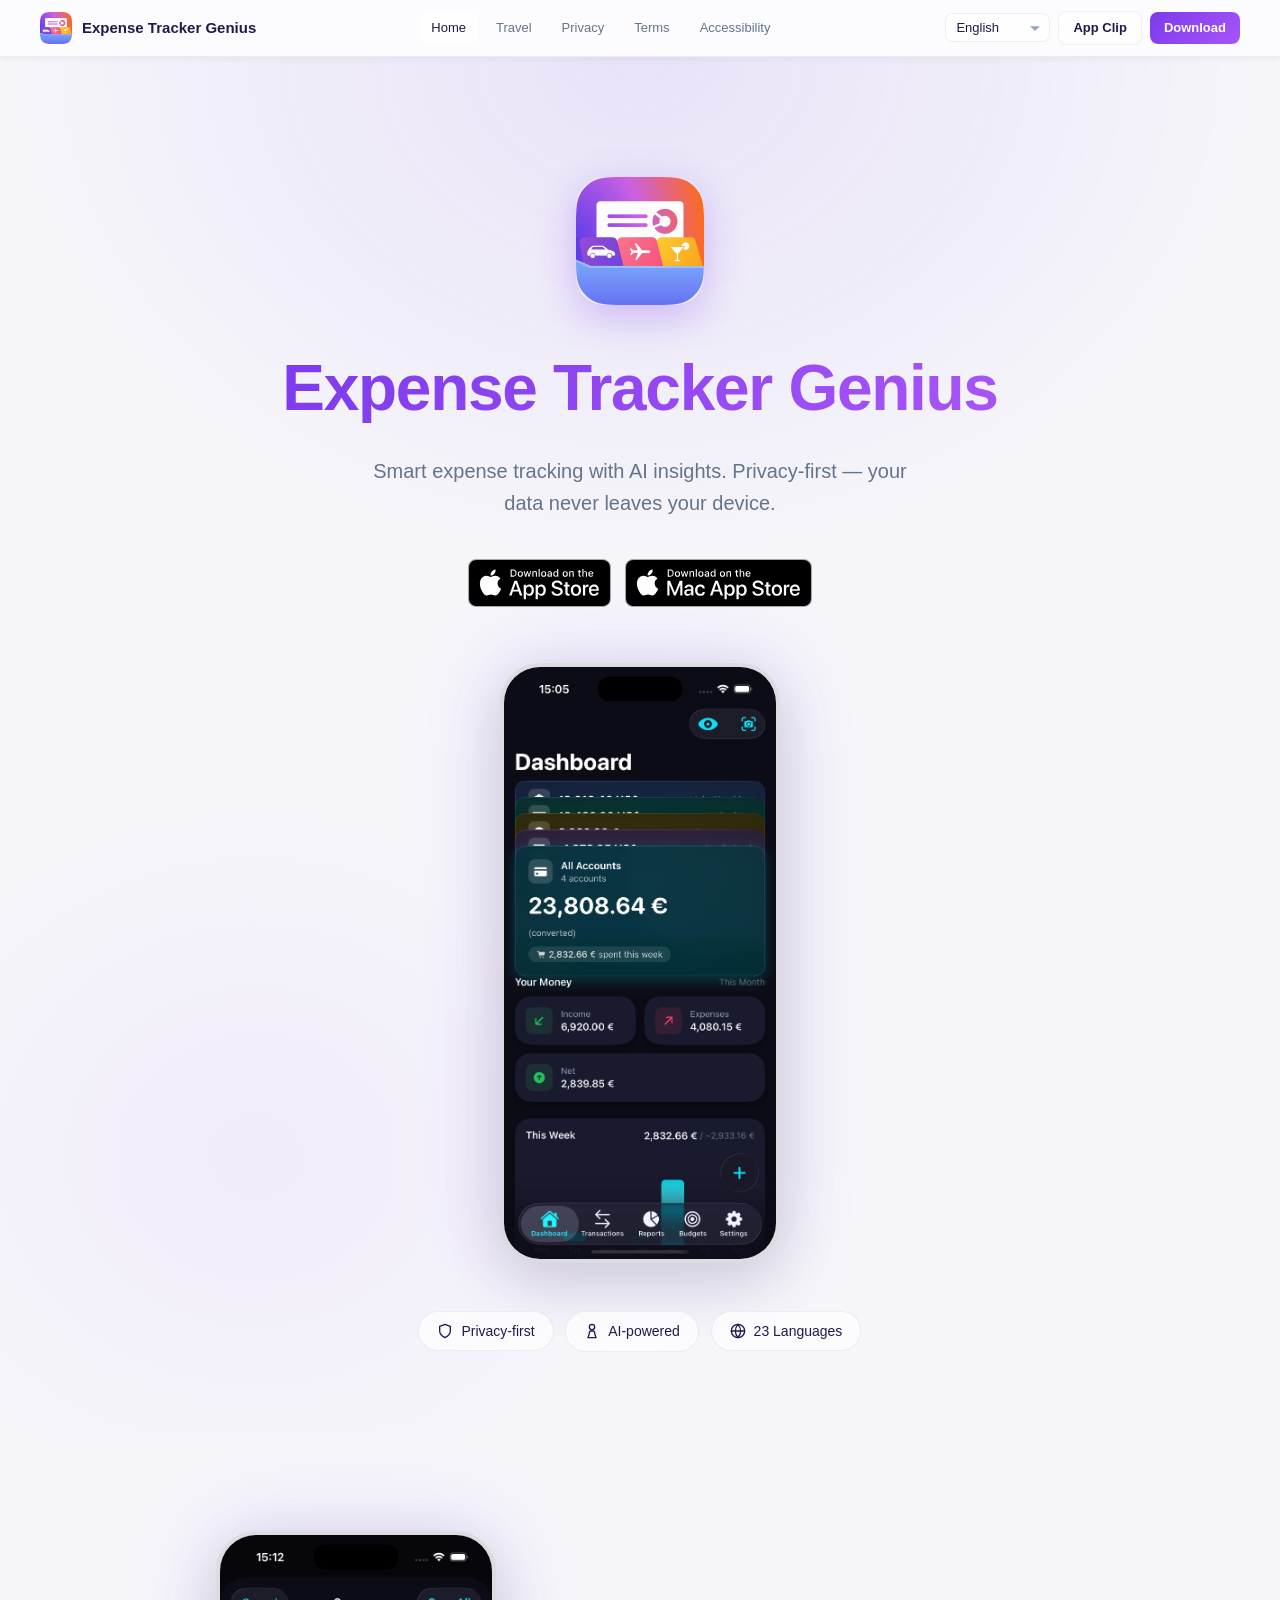
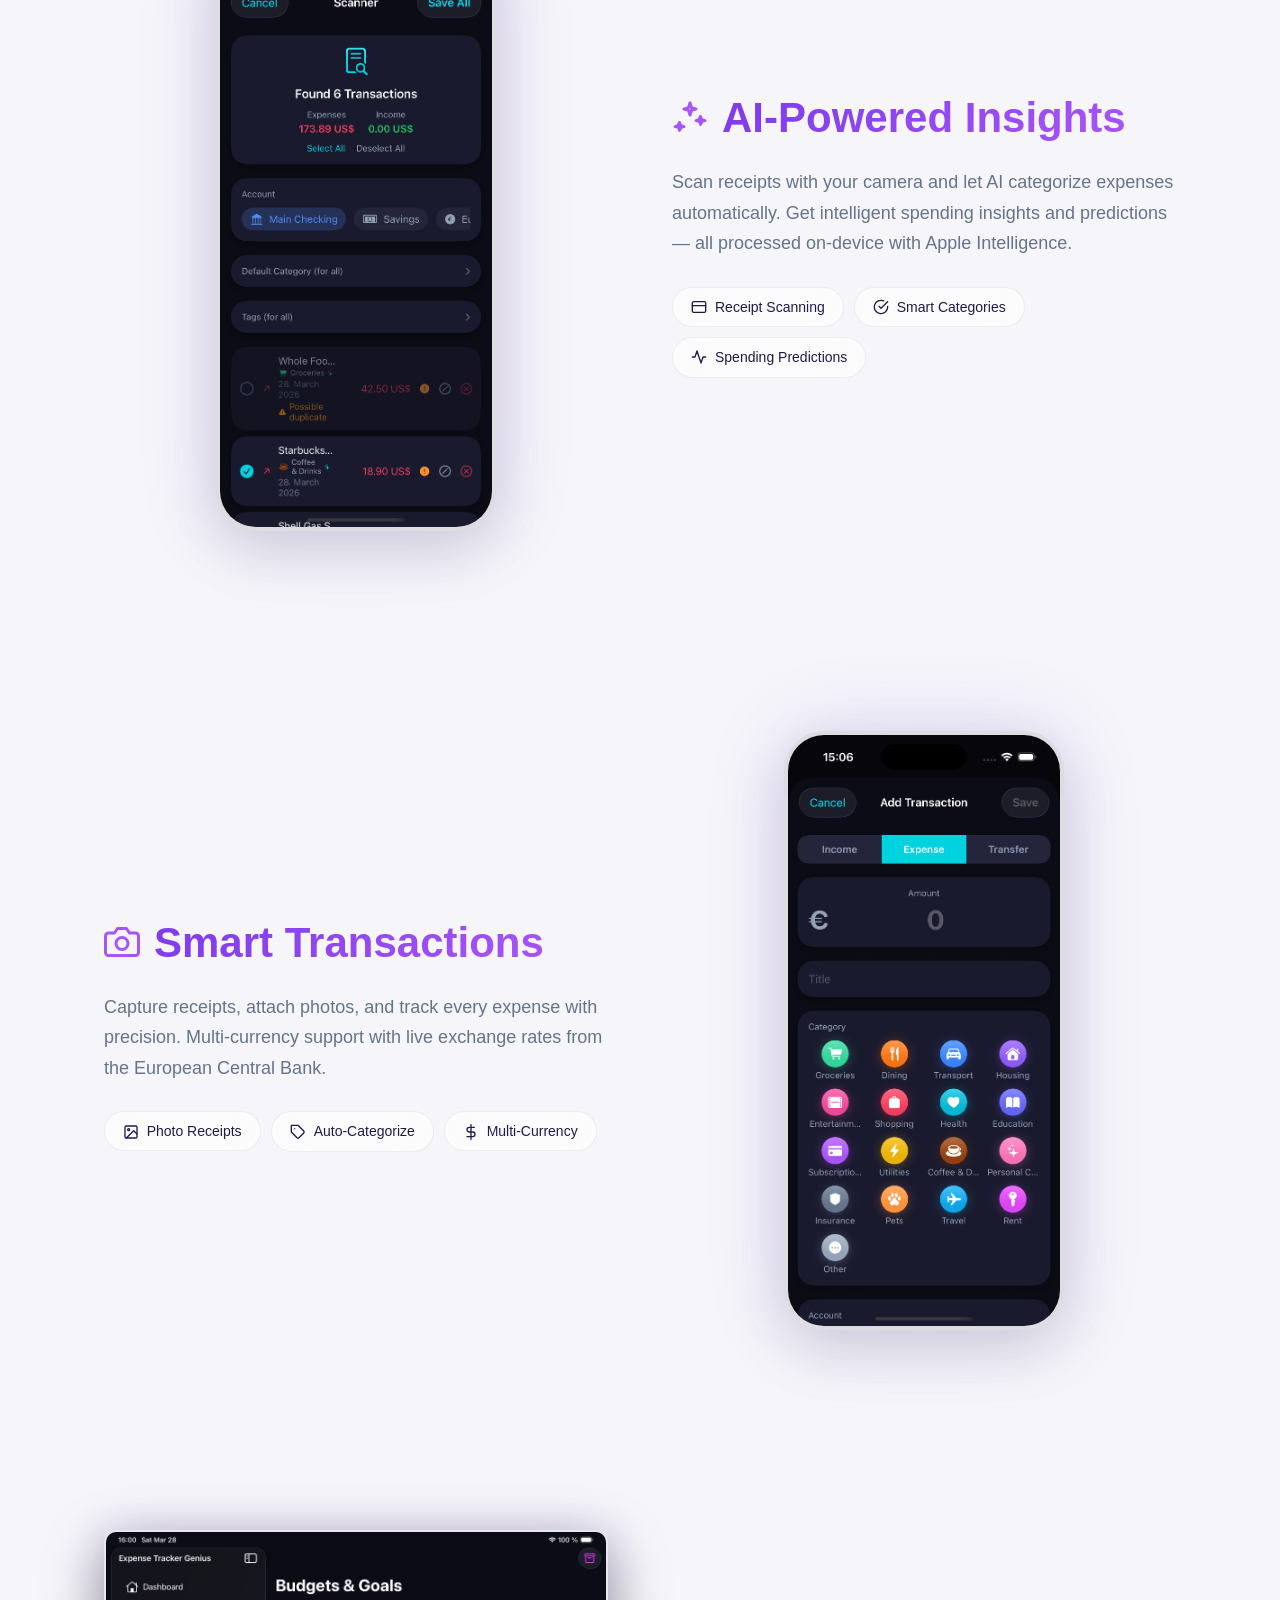
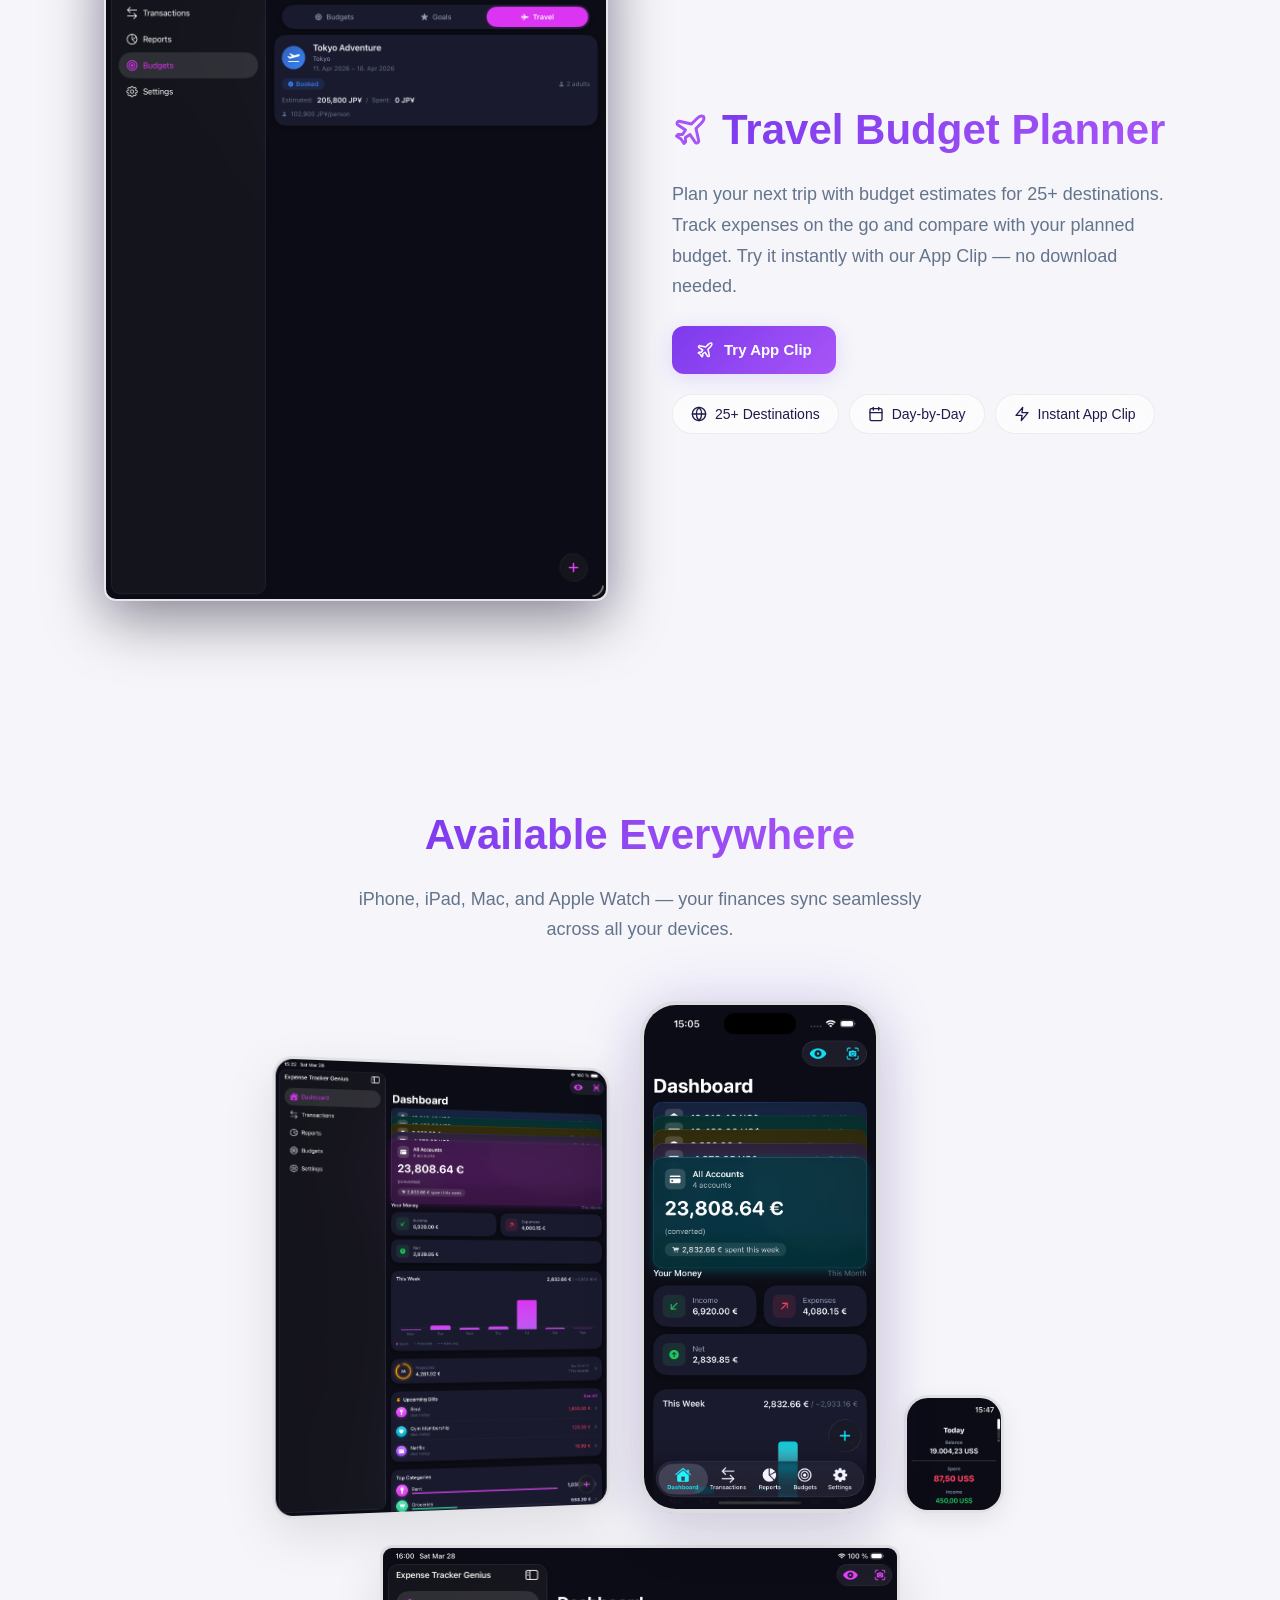
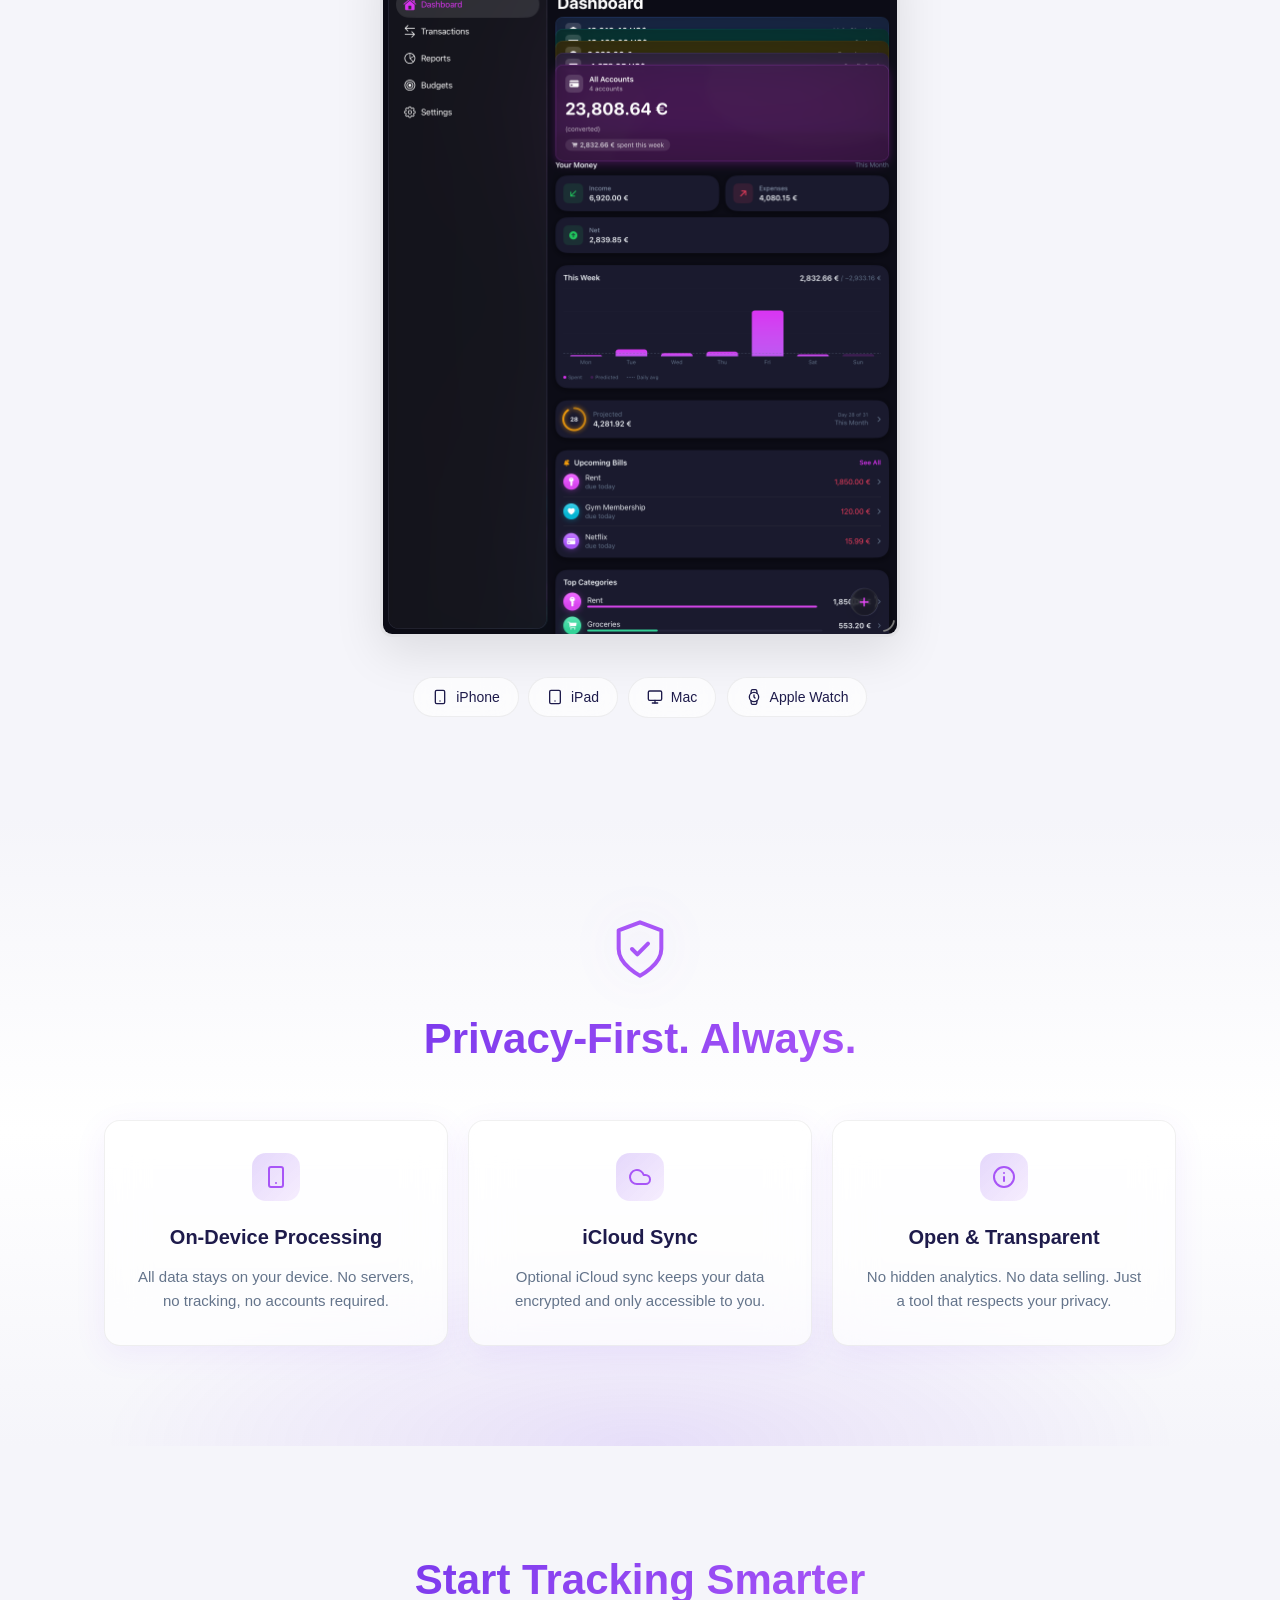
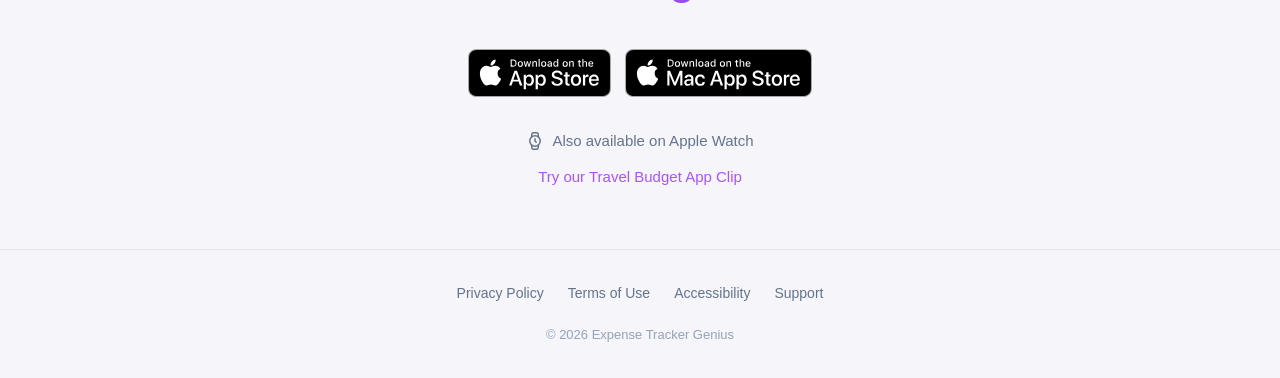
==== commit 40d84663: "Add glass header with nav, language selector, responsive layout - Sticky glass-effect header with bl" ====
--- a/index.html
+++ b/index.html
@@ -7,6 +7,8 @@
   <title>Expense Tracker Genius — Smart AI Expense Tracking</title>
   <meta name="description" content="Smart expense tracking with AI insights, receipt scanning, budgets, and more. Privacy-first — no servers, all on-device. Available on iPhone, iPad, Mac, and Apple Watch.">
   <meta name="theme-color" content="#0C0C16">
+  <link rel="preconnect" href="https://fonts.googleapis.com">
+  <link href="https://fonts.googleapis.com/css2?family=Vazirmatn:wght@400;700&display=swap" rel="stylesheet">
   <style>
     /* ===== CSS Variables ===== */
     :root {
@@ -566,6 +568,110 @@
     .try-appclip svg {
       width: 18px;
       height: 18px;
+    }
+
+    /* ===== Site Header ===== */
+    .site-header {
+      position: sticky; top: 0; z-index: 100;
+      background: rgba(12,12,22,0.6);
+      backdrop-filter: blur(24px) saturate(180%);
+      -webkit-backdrop-filter: blur(24px) saturate(180%);
+      border-bottom: 1px solid rgba(255,255,255,0.08);
+      box-shadow: 0 1px 12px rgba(0,0,0,0.2);
+      padding: 0 24px;
+    }
+    @media (prefers-color-scheme: light) {
+      .site-header {
+        background: rgba(255,255,255,0.65);
+        border-bottom: 1px solid rgba(0,0,0,0.06);
+        box-shadow: 0 1px 8px rgba(0,0,0,0.06);
+      }
+    }
+    .site-header-inner {
+      max-width: 1200px; margin: 0 auto;
+      display: flex; align-items: center; justify-content: space-between;
+      height: 56px; gap: 12px;
+      flex-wrap: nowrap;
+    }
+    .site-logo {
+      display: flex; align-items: center; gap: 10px;
+      text-decoration: none; color: var(--text-primary);
+      font-weight: 700; font-size: 15px; white-space: nowrap;
+    }
+    .site-logo img { width: 32px; height: 32px; border-radius: 8px; }
+    .site-nav {
+      display: flex; align-items: center; gap: 6px;
+      flex-wrap: nowrap;
+    }
+    .site-nav a {
+      color: var(--text-secondary); text-decoration: none;
+      font-size: 13px; font-weight: 500;
+      padding: 6px 12px; border-radius: 8px;
+      transition: color 0.2s, background 0.2s;
+      white-space: nowrap;
+    }
+    .site-nav a:hover, .site-nav a.active {
+      color: var(--text-primary);
+      background: var(--glass-bg);
+    }
+    .site-actions {
+      display: flex; align-items: center; gap: 8px;
+      flex-shrink: 0;
+    }
+    .lang-select {
+      background: var(--glass-bg); color: var(--text-primary);
+      border: 1px solid var(--glass-border); border-radius: 8px;
+      padding: 6px 10px; font-size: 13px;
+      cursor: pointer; outline: none;
+      -webkit-appearance: none; appearance: none;
+      background-image: url("data:image/svg+xml,%3Csvg xmlns='http://www.w3.org/2000/svg' width='12' height='12' fill='%2394A3B8' viewBox='0 0 16 16'%3E%3Cpath d='M1.5 5.5l6.5 6.5 6.5-6.5'/%3E%3C/svg%3E");
+      background-repeat: no-repeat;
+      background-position: right 8px center;
+      padding-right: 26px;
+    }
+    .header-btn {
+      display: inline-flex; align-items: center; gap: 6px;
+      padding: 6px 14px; border-radius: 8px;
+      font-size: 13px; font-weight: 600;
+      text-decoration: none; white-space: nowrap;
+      transition: transform 0.2s, box-shadow 0.2s;
+    }
+    .header-btn-primary {
+      background: linear-gradient(135deg, var(--brand-primary), var(--brand-secondary));
+      color: #fff;
+    }
+    .header-btn-secondary {
+      background: var(--glass-bg); color: var(--text-primary);
+      border: 1px solid var(--glass-border);
+    }
+    .header-btn:hover { transform: translateY(-1px); box-shadow: 0 4px 12px var(--brand-glow); }
+
+    /* RTL */
+    [dir="rtl"] { direction: rtl; text-align: right; }
+    [dir="rtl"] .lang-select {
+      background-position: left 8px center;
+      padding-right: 10px; padding-left: 26px;
+    }
+    html[lang="fa"], html[lang="fa"] body,
+    html[lang="fa"] .site-header, html[lang="fa"] .site-nav a,
+    html[lang="fa"] .lang-select, html[lang="fa"] .header-btn {
+      font-family: 'Vazirmatn', -apple-system, sans-serif;
+    }
+
+    @media (max-width: 1024px) {
+      .site-nav a { font-size: 12px; padding: 4px 8px; }
+      .header-btn { font-size: 12px; padding: 5px 10px; }
+      .header-btn-secondary { display: none; }
+    }
+    @media (max-width: 768px) {
+      .site-header-inner { height: 48px; gap: 8px; }
+      .site-logo span { display: none; }
+      .site-nav a { font-size: 11px; padding: 4px 6px; }
+      .lang-select { font-size: 11px; padding: 4px 22px 4px 6px; }
+    }
+    @media (max-width: 580px) {
+      .site-nav { display: none; }
+      .header-btn-secondary { display: none; }
     }
 
     /* ===== Responsive ===== */
@@ -589,6 +695,71 @@
   </style>
 </head>
 <body>
+
+  <!-- ========== HEADER ========== -->
+  <header class="site-header">
+    <div class="site-header-inner">
+      <a href="index.html" class="site-logo">
+        <img src="screenshots/AppIcon.png" alt="App Icon">
+        <span>Expense Tracker Genius</span>
+      </a>
+      <nav class="site-nav">
+        <a href="index.html" class="active">Home</a>
+        <a href="travel.html">Travel</a>
+        <a href="privacy.html">Privacy</a>
+        <a href="terms.html">Terms</a>
+        <a href="accessibility.html">Accessibility</a>
+      </nav>
+      <div class="site-actions">
+        <select class="lang-select" id="langSelect" onchange="switchLang(this.value)">
+          <option value="en" selected>English</option>
+          <option value="de">Deutsch</option>
+          <option value="fr">Français</option>
+          <option value="es">Español</option>
+          <option value="it">Italiano</option>
+          <option value="nl">Nederlands</option>
+          <option value="pt-BR">Português</option>
+          <option value="ja">日本語</option>
+          <option value="zh-Hans">简体中文</option>
+          <option value="ko">한국어</option>
+          <option value="ar">العربية</option>
+          <option value="fa">فارسی</option>
+          <option value="he">עברית</option>
+          <option value="hi">हिन्दी</option>
+          <option value="th">ไทย</option>
+          <option value="vi">Tiếng Việt</option>
+          <option value="tr">Türkçe</option>
+          <option value="ru">Русский</option>
+          <option value="uk">Українська</option>
+          <option value="pl">Polski</option>
+          <option value="ro">Română</option>
+          <option value="cs">Čeština</option>
+          <option value="hu">Magyar</option>
+        </select>
+        <a href="https://appclip.apple.com/id?p=com.accountant.app.Clip" class="header-btn header-btn-secondary">App Clip</a>
+        <a href="https://apps.apple.com/app/id6760190294" class="header-btn header-btn-primary">Download</a>
+      </div>
+    </div>
+  </header>
+
+  <script>
+    function switchLang(lang) {
+      const url = new URL(window.location);
+      url.searchParams.set('lang', lang);
+      window.location = url;
+    }
+    // Set lang from URL on load
+    (function() {
+      const params = new URLSearchParams(window.location.search);
+      const lang = params.get('lang');
+      if (lang) {
+        document.getElementById('langSelect').value = lang;
+        const rtl = ['ar','fa','he'].includes(lang);
+        document.documentElement.setAttribute('dir', rtl ? 'rtl' : 'ltr');
+        document.documentElement.setAttribute('lang', lang);
+      }
+    })();
+  </script>
 
   <!-- ========== SECTION 1: HERO ========== -->
   <section class="hero">
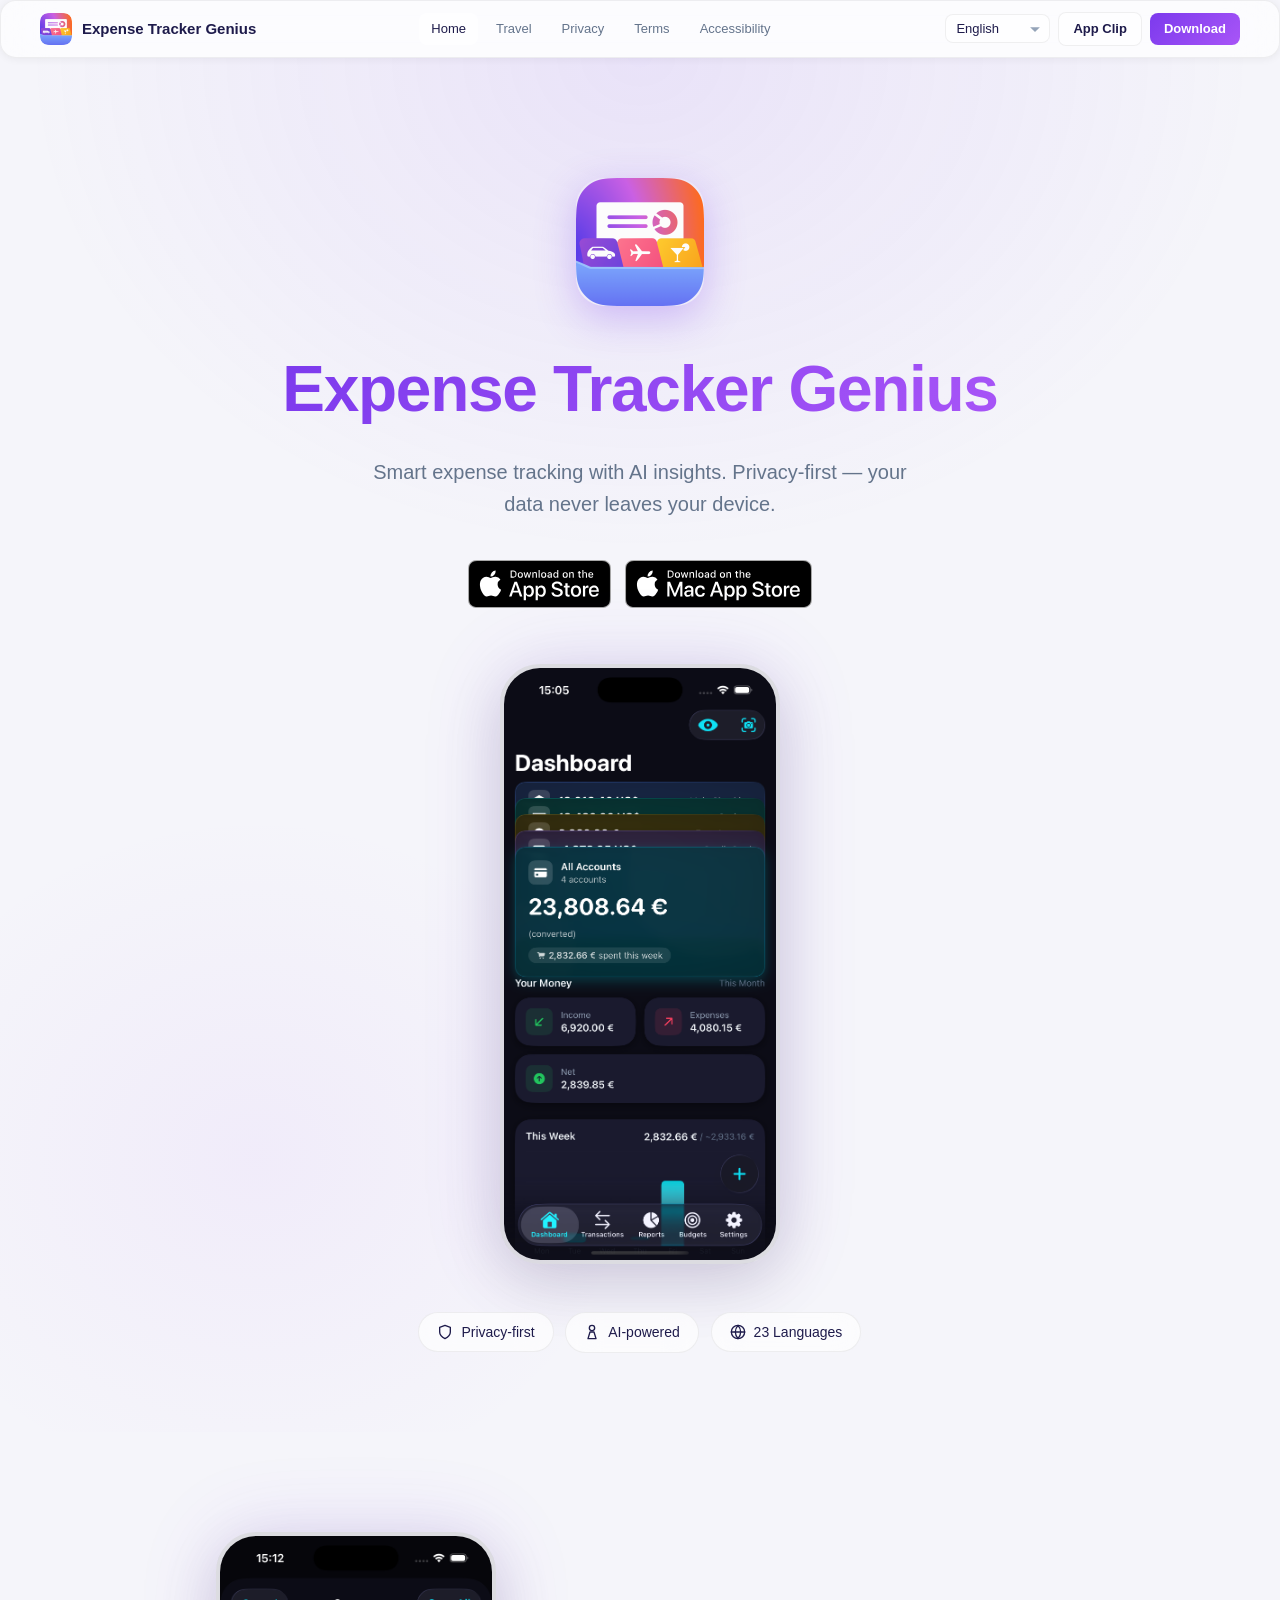
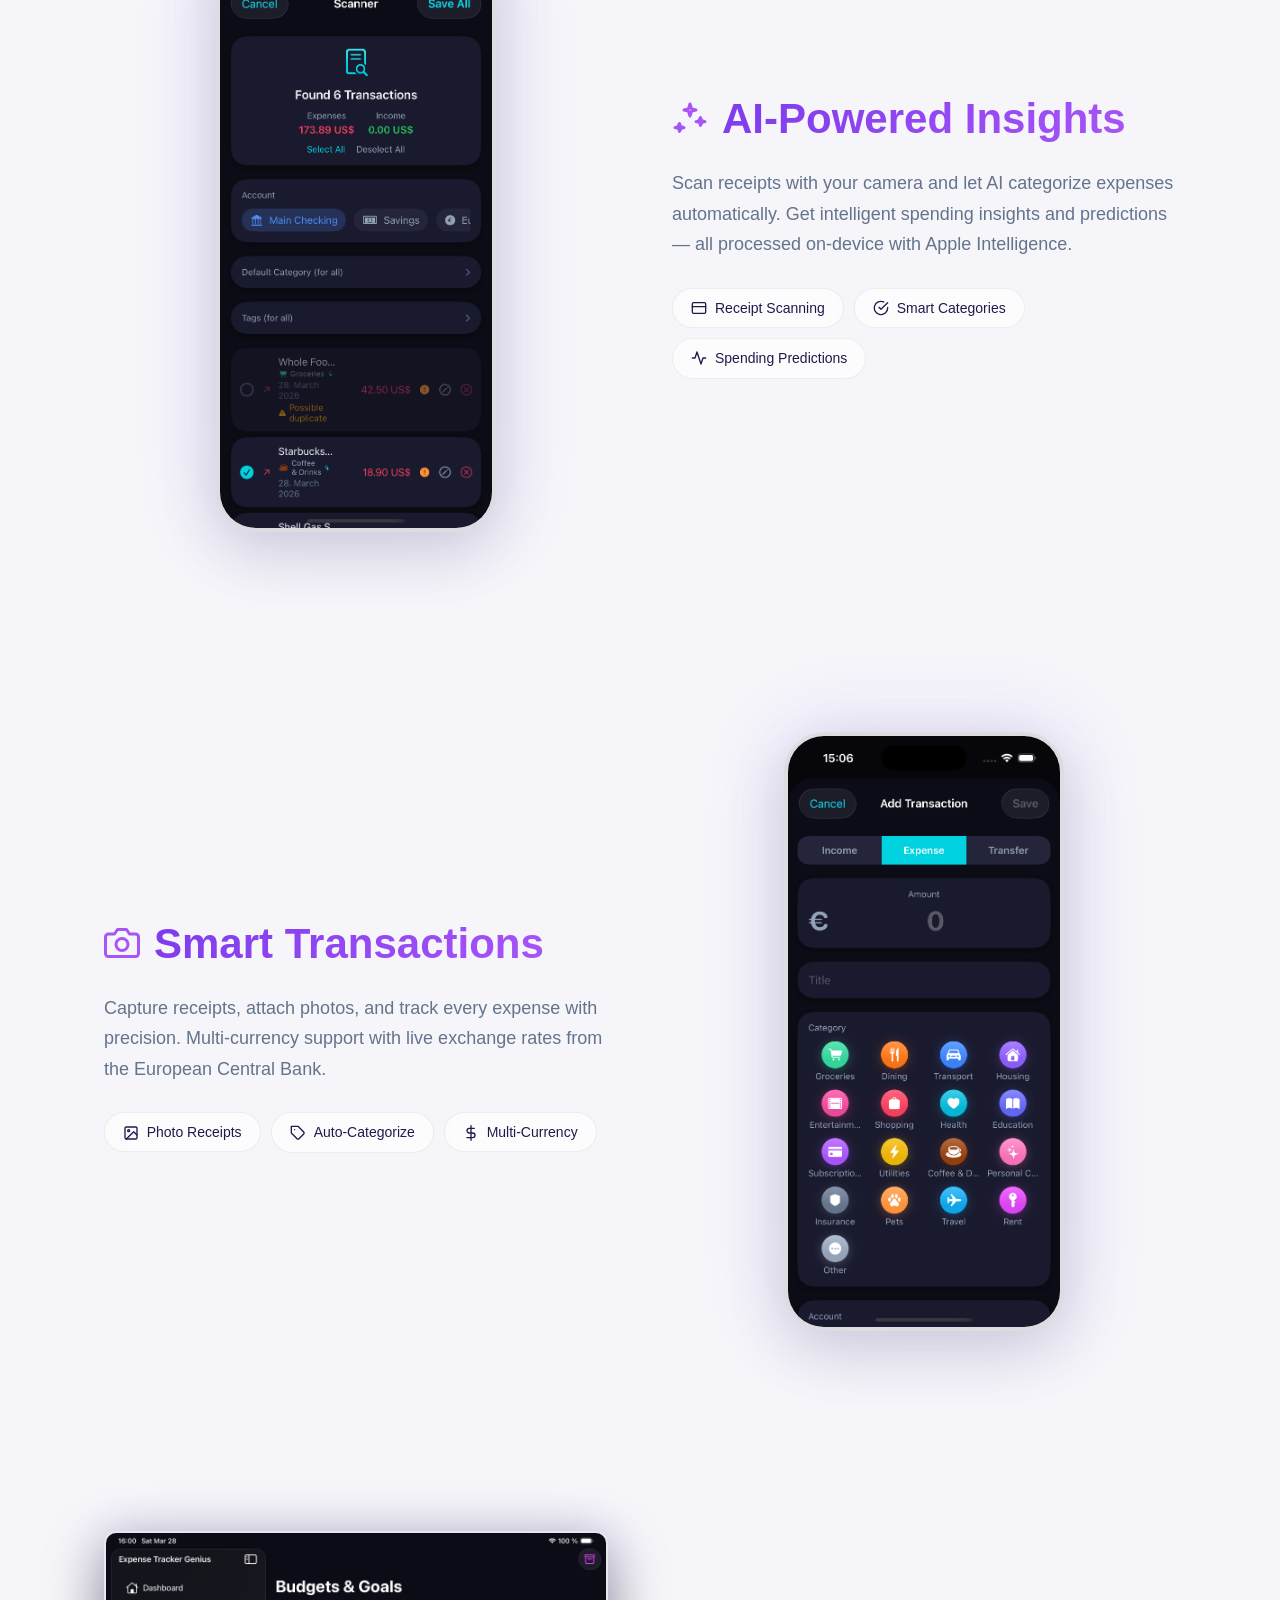
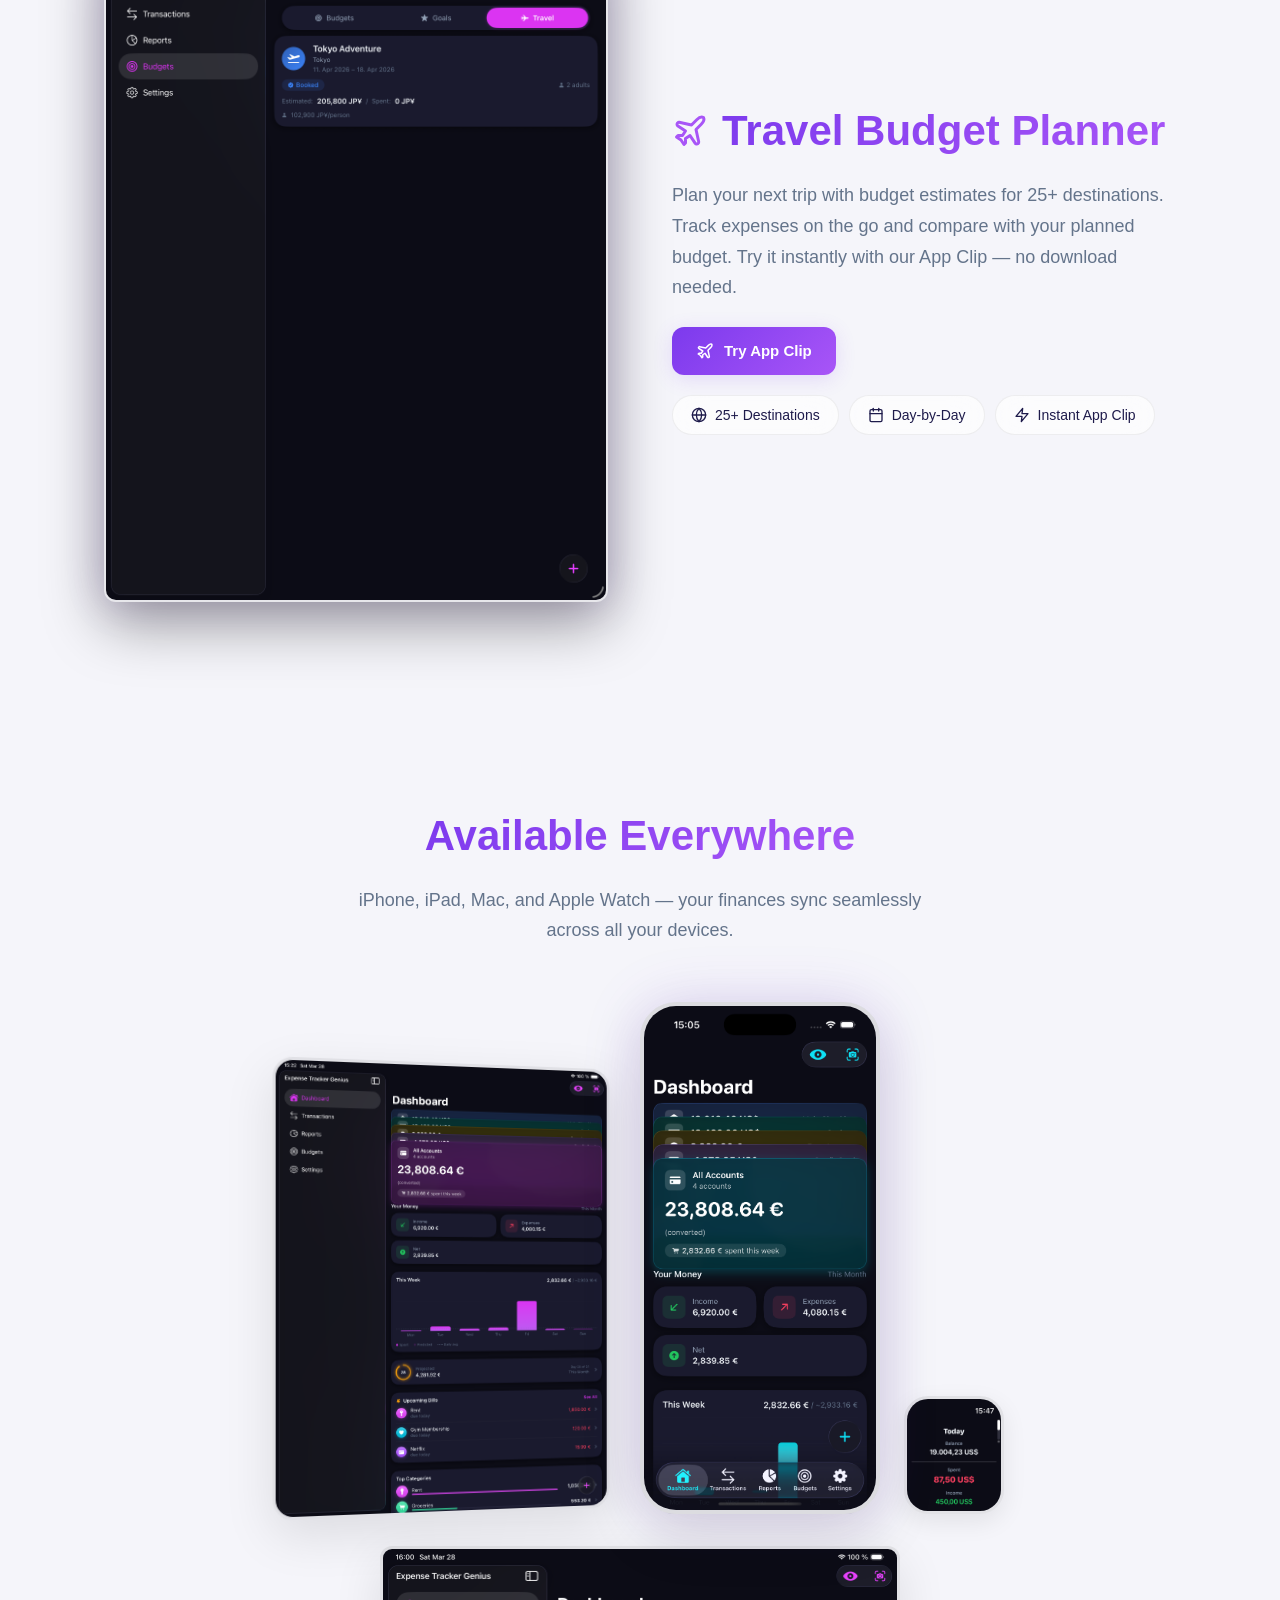
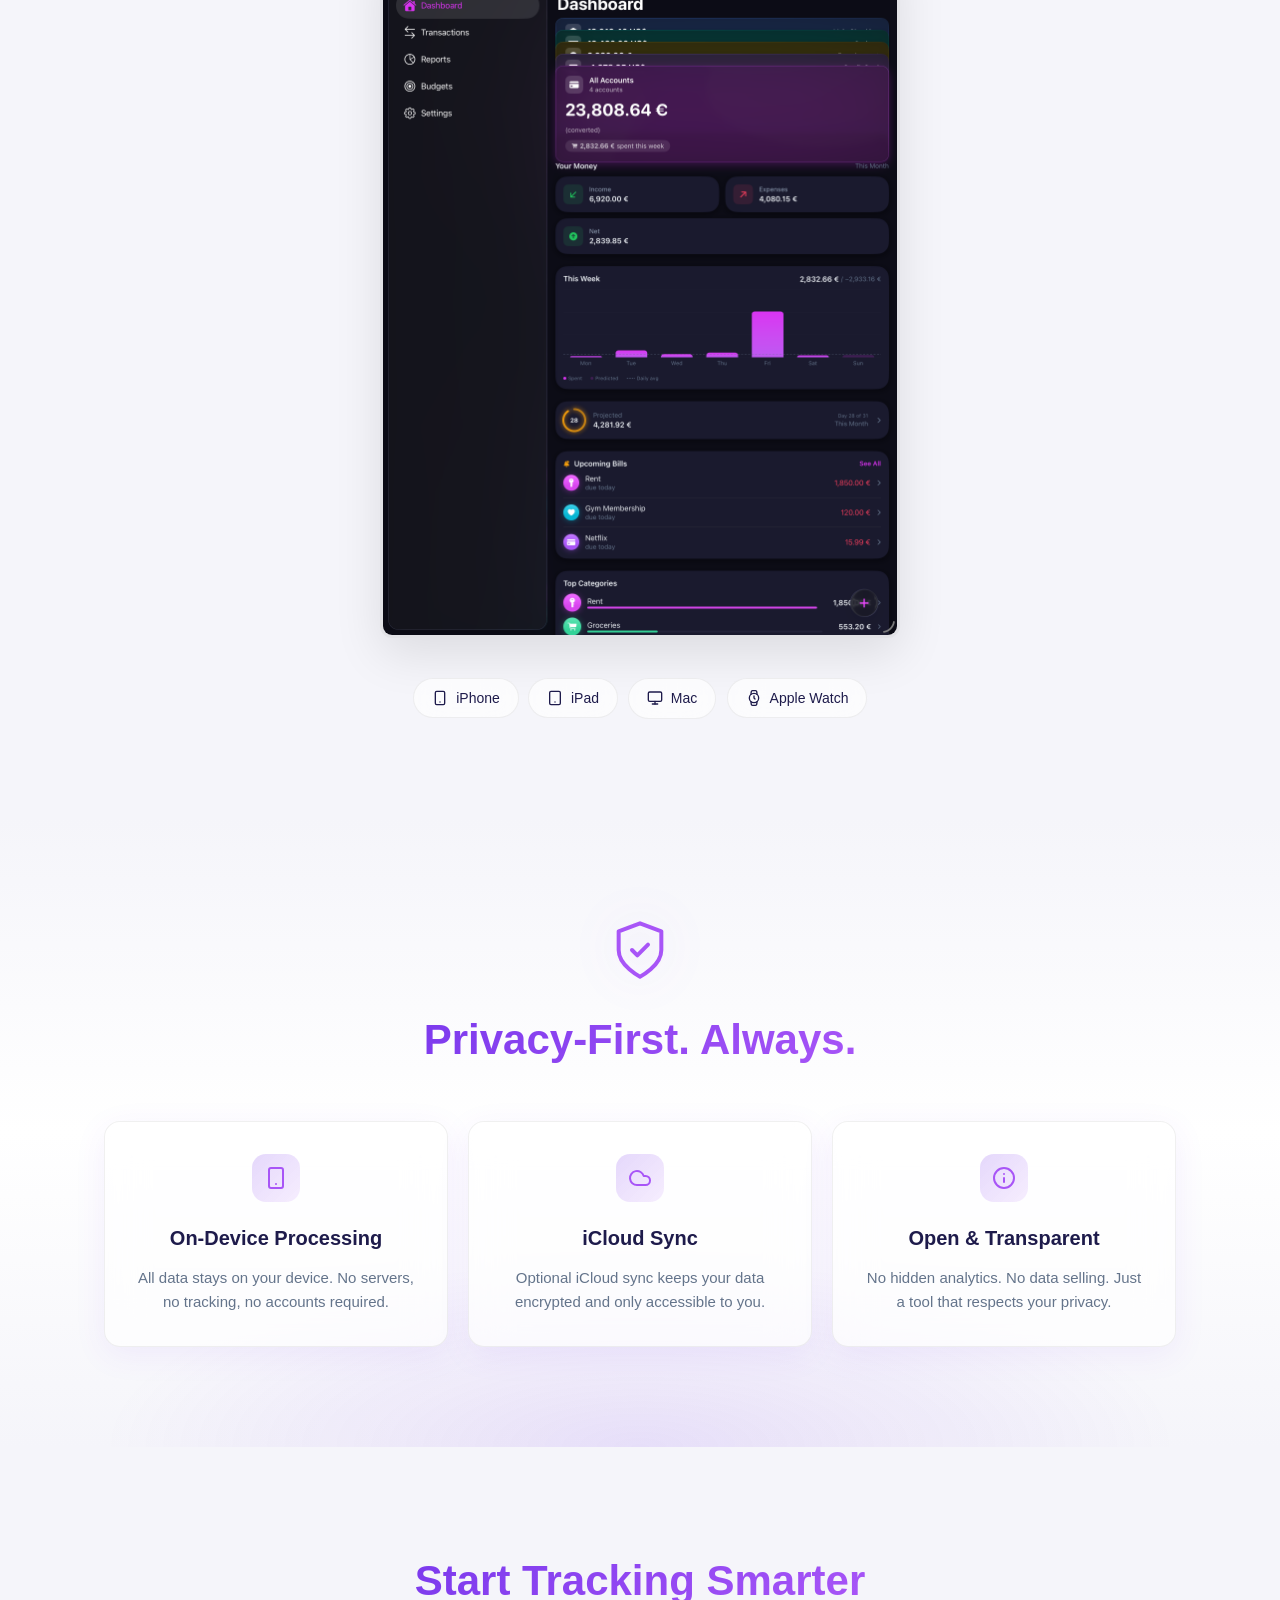
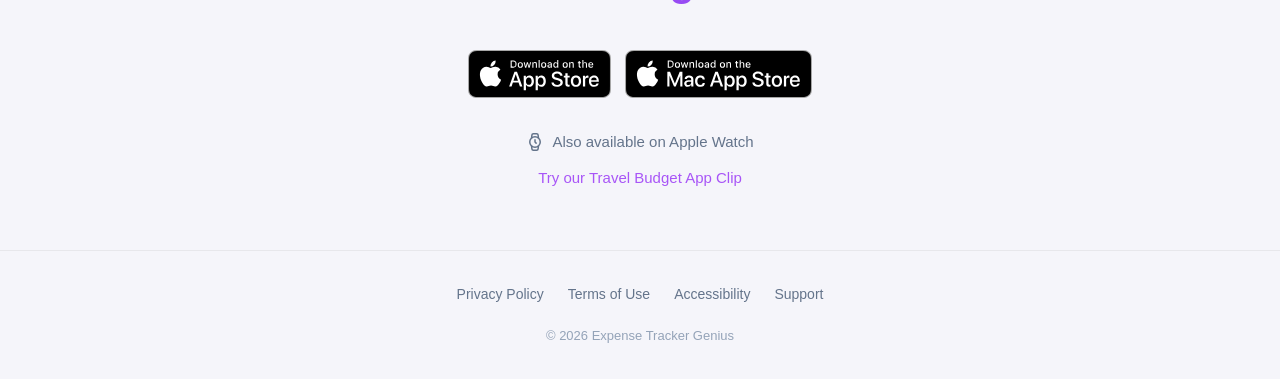
==== commit 5415c360: "Add glass class to header element" ====
--- a/index.html
+++ b/index.html
@@ -697,7 +697,7 @@
 <body>
 
   <!-- ========== HEADER ========== -->
-  <header class="site-header">
+  <header class="site-header glass">
     <div class="site-header-inner">
       <a href="index.html" class="site-logo">
         <img src="screenshots/AppIcon.png" alt="App Icon">
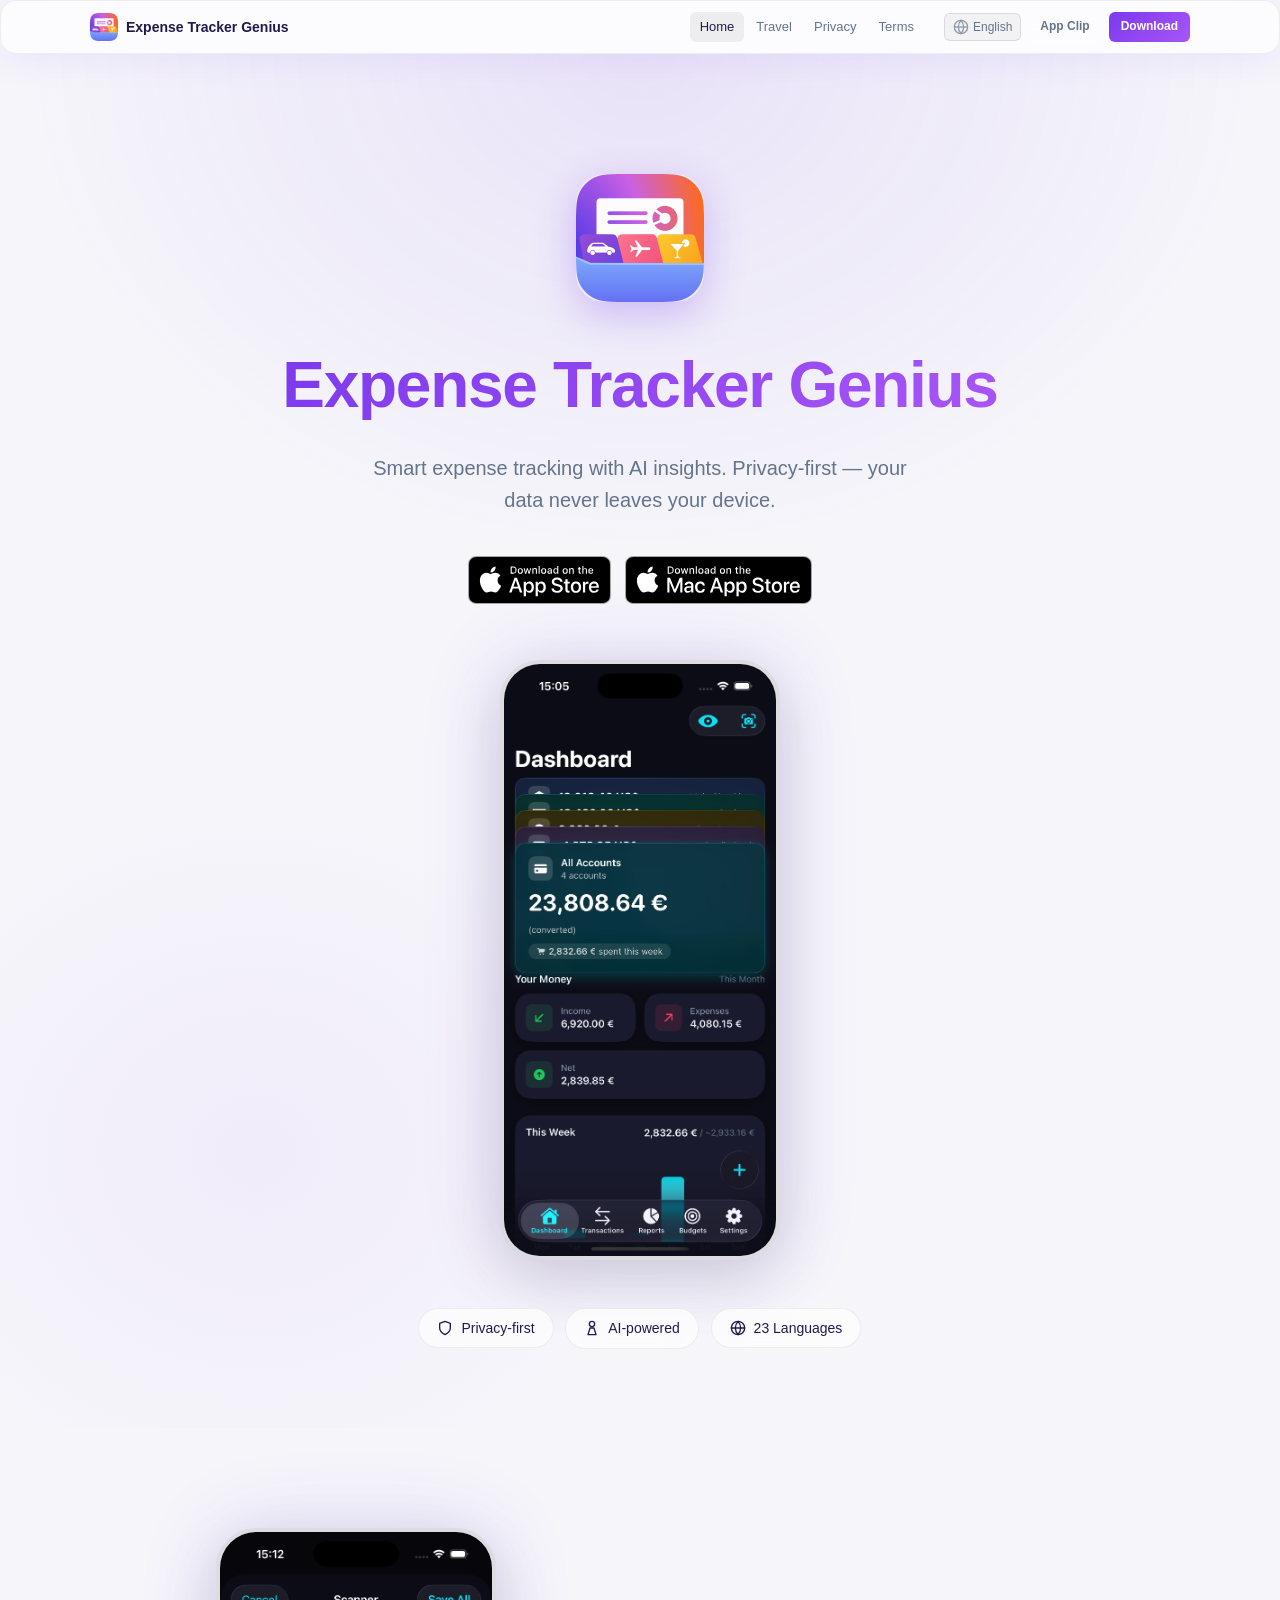
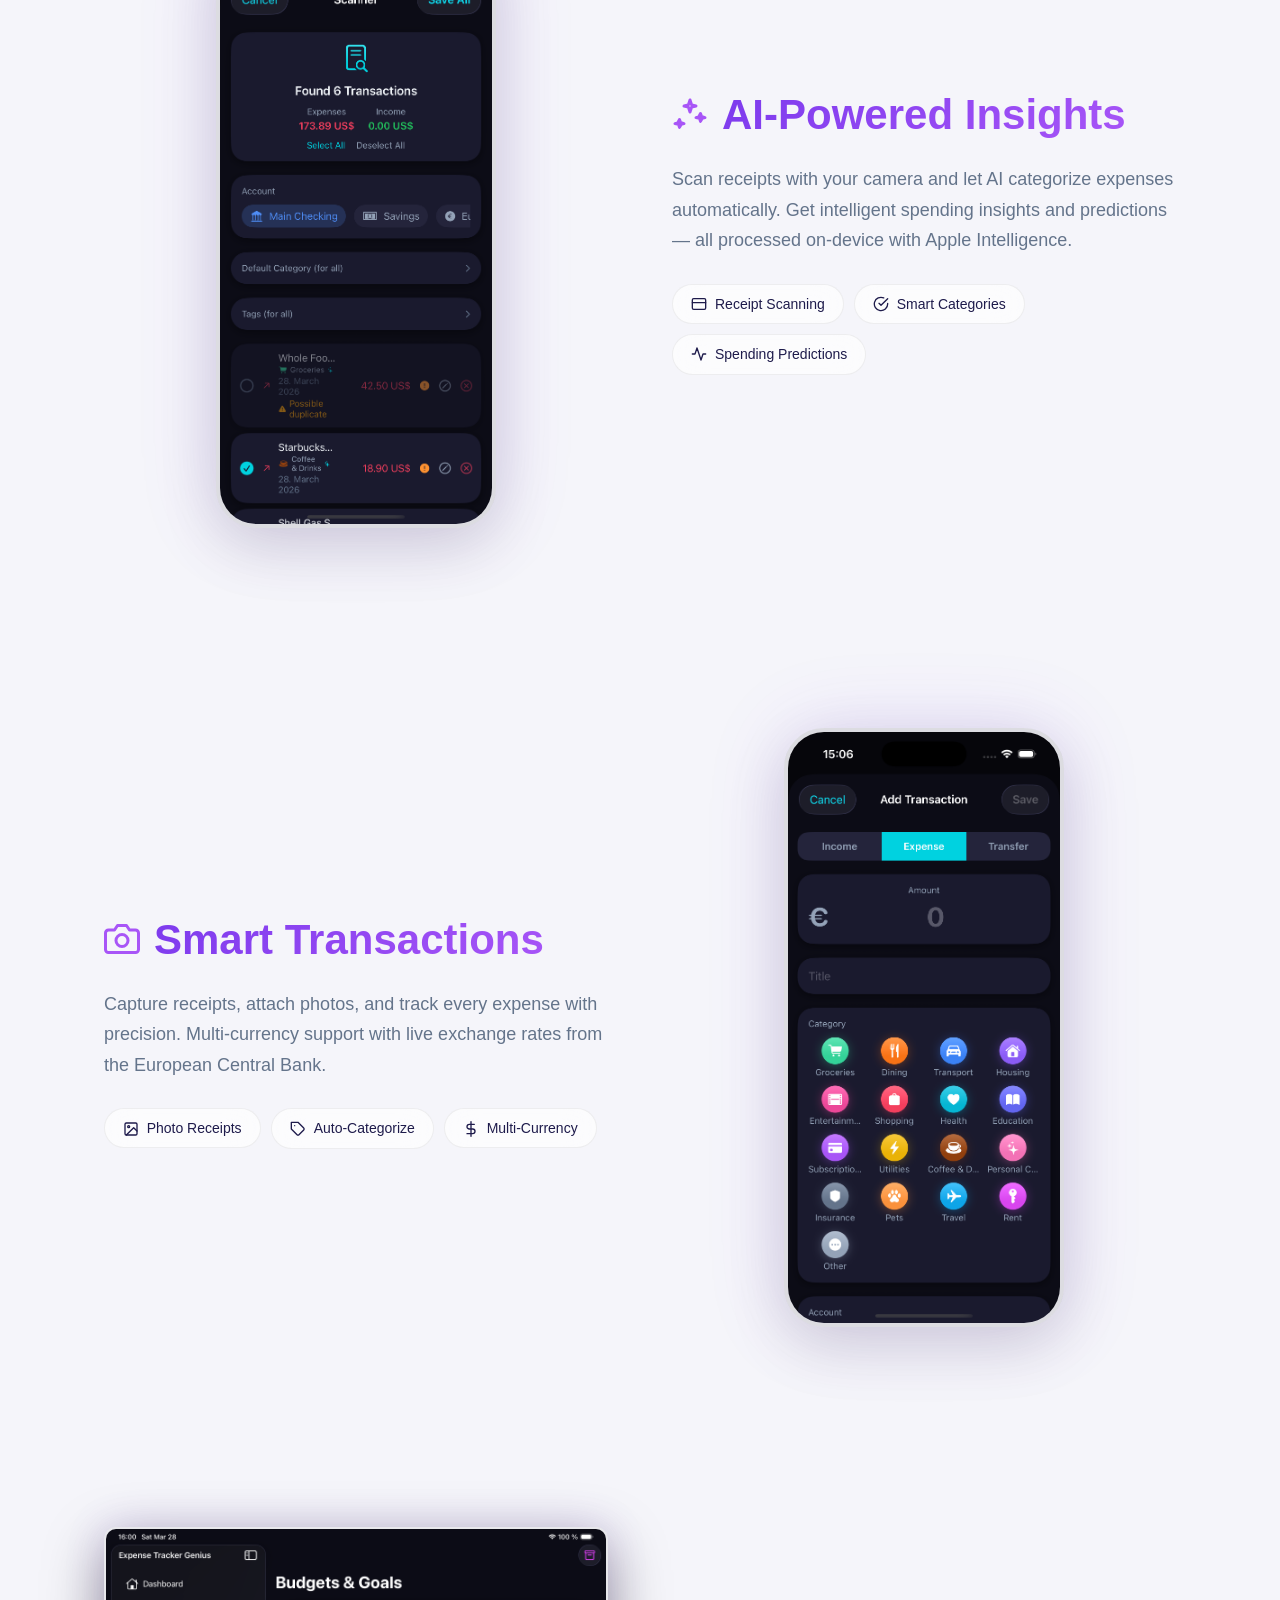
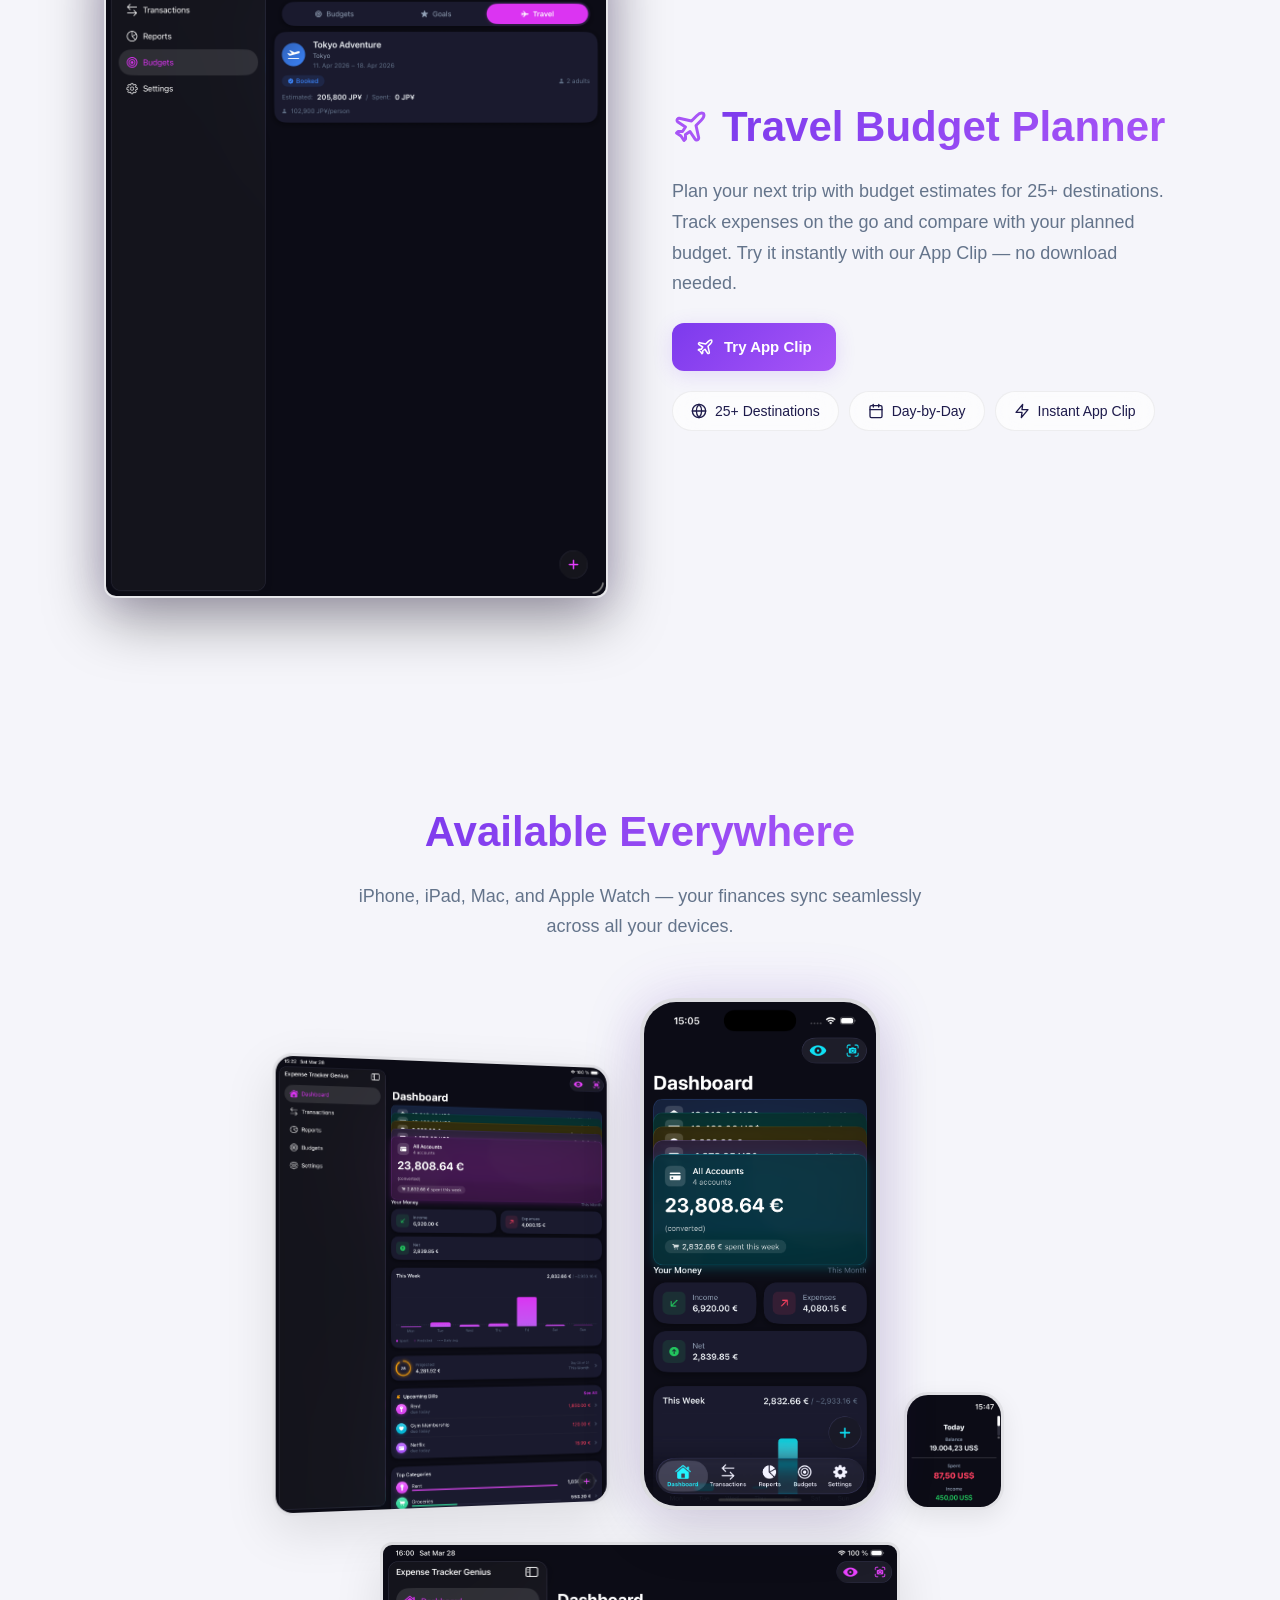
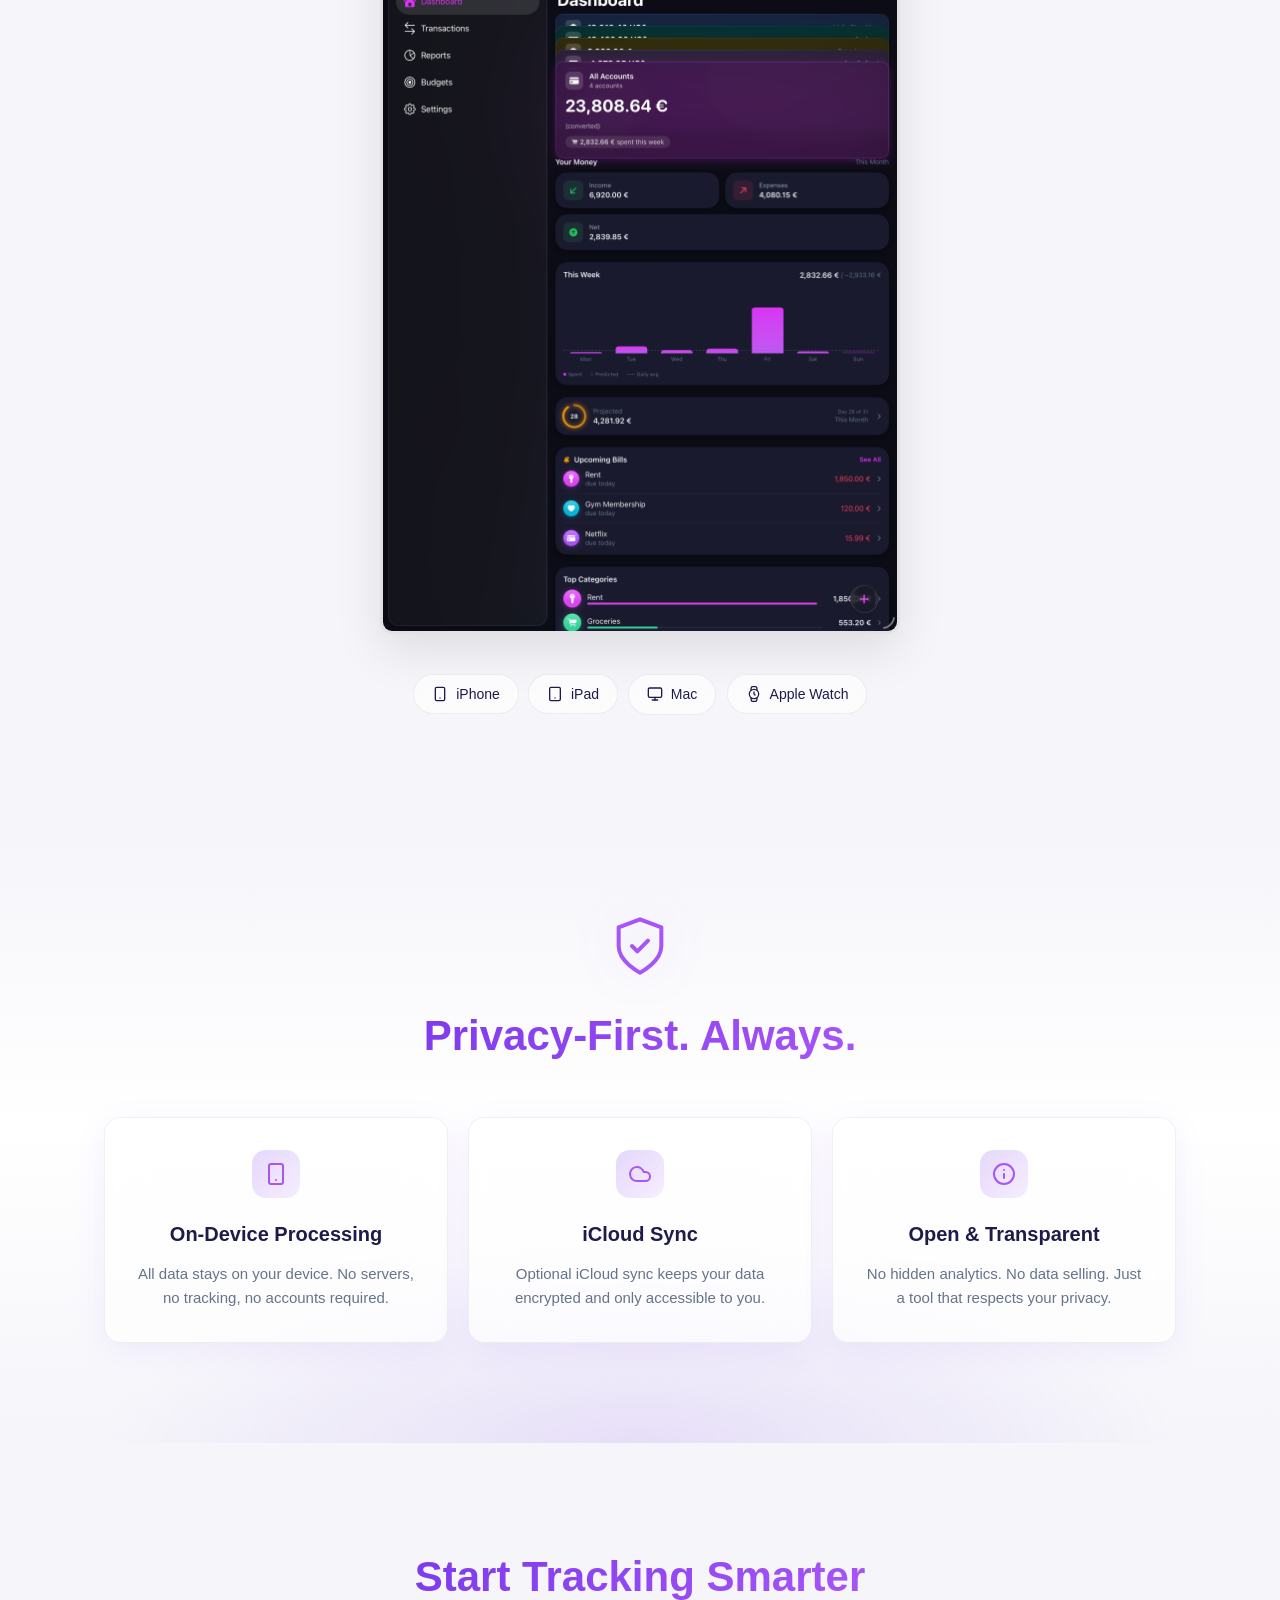
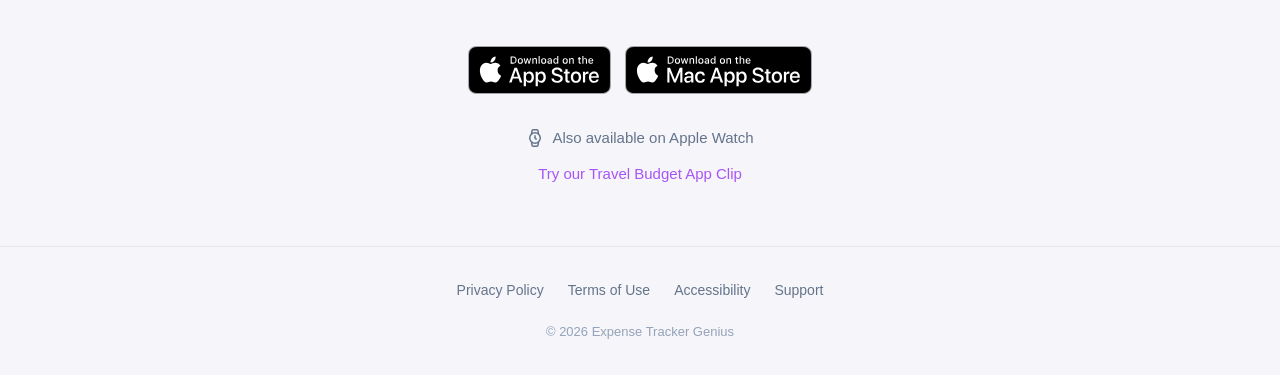
==== commit 023f856d: "Redesign header: glass navbar with language grid popover, responsive - Globe button opens language g" ====
--- a/index.html
+++ b/index.html
@@ -573,105 +573,131 @@
     /* ===== Site Header ===== */
     .site-header {
       position: sticky; top: 0; z-index: 100;
-      background: rgba(12,12,22,0.6);
+      background: rgba(12,12,22,0.7);
       backdrop-filter: blur(24px) saturate(180%);
       -webkit-backdrop-filter: blur(24px) saturate(180%);
-      border-bottom: 1px solid rgba(255,255,255,0.08);
-      box-shadow: 0 1px 12px rgba(0,0,0,0.2);
-      padding: 0 24px;
+      border-bottom: 1px solid rgba(255,255,255,0.06);
+      padding: 0 20px;
     }
     @media (prefers-color-scheme: light) {
       .site-header {
-        background: rgba(255,255,255,0.65);
-        border-bottom: 1px solid rgba(0,0,0,0.06);
-        box-shadow: 0 1px 8px rgba(0,0,0,0.06);
+        background: rgba(255,255,255,0.7);
+        border-bottom-color: rgba(0,0,0,0.06);
       }
     }
     .site-header-inner {
-      max-width: 1200px; margin: 0 auto;
-      display: flex; align-items: center; justify-content: space-between;
-      height: 56px; gap: 12px;
-      flex-wrap: nowrap;
+      max-width: 1100px; margin: 0 auto;
+      display: flex; align-items: center;
+      height: 52px; gap: 0;
     }
     .site-logo {
-      display: flex; align-items: center; gap: 10px;
+      display: flex; align-items: center; gap: 8px;
       text-decoration: none; color: var(--text-primary);
-      font-weight: 700; font-size: 15px; white-space: nowrap;
-    }
-    .site-logo img { width: 32px; height: 32px; border-radius: 8px; }
+      font-weight: 700; font-size: 14px; white-space: nowrap;
+      margin-right: auto;
+      flex-shrink: 0;
+    }
+    [dir="rtl"] .site-logo { margin-right: 0; margin-left: auto; }
+    .site-logo img { width: 28px; height: 28px; border-radius: 7px; }
     .site-nav {
-      display: flex; align-items: center; gap: 6px;
-      flex-wrap: nowrap;
+      display: flex; align-items: center; gap: 2px;
+      margin: 0 12px;
     }
     .site-nav a {
       color: var(--text-secondary); text-decoration: none;
       font-size: 13px; font-weight: 500;
-      padding: 6px 12px; border-radius: 8px;
-      transition: color 0.2s, background 0.2s;
+      padding: 5px 10px; border-radius: 6px;
+      transition: color 0.15s, background 0.15s;
       white-space: nowrap;
     }
-    .site-nav a:hover, .site-nav a.active {
-      color: var(--text-primary);
-      background: var(--glass-bg);
+    .site-nav a:hover { color: var(--text-primary); background: rgba(255,255,255,0.06); }
+    .site-nav a.active { color: var(--text-primary); background: rgba(255,255,255,0.08); }
+    @media (prefers-color-scheme: light) {
+      .site-nav a:hover { background: rgba(0,0,0,0.04); }
+      .site-nav a.active { background: rgba(0,0,0,0.06); }
     }
     .site-actions {
-      display: flex; align-items: center; gap: 8px;
+      display: flex; align-items: center; gap: 6px;
       flex-shrink: 0;
-    }
-    .lang-select {
-      background: var(--glass-bg); color: var(--text-primary);
-      border: 1px solid var(--glass-border); border-radius: 8px;
-      padding: 6px 10px; font-size: 13px;
-      cursor: pointer; outline: none;
-      -webkit-appearance: none; appearance: none;
-      background-image: url("data:image/svg+xml,%3Csvg xmlns='http://www.w3.org/2000/svg' width='12' height='12' fill='%2394A3B8' viewBox='0 0 16 16'%3E%3Cpath d='M1.5 5.5l6.5 6.5 6.5-6.5'/%3E%3C/svg%3E");
-      background-repeat: no-repeat;
-      background-position: right 8px center;
-      padding-right: 26px;
+      margin-left: 8px;
+      position: relative;
+    }
+    [dir="rtl"] .site-actions { margin-left: 0; margin-right: 8px; }
+    .lang-btn {
+      display: flex; align-items: center; gap: 4px;
+      background: rgba(255,255,255,0.06); color: var(--text-secondary);
+      border: 1px solid rgba(255,255,255,0.1); border-radius: 6px;
+      padding: 5px 8px; font-size: 12px; font-weight: 500;
+      cursor: pointer; outline: none; position: relative;
+    }
+    .lang-btn:hover { color: var(--text-primary); background: rgba(255,255,255,0.1); }
+    .lang-btn svg { opacity: 0.7; }
+    .lang-modal {
+      display: none; position: absolute; top: 100%; right: 0; margin-top: 6px;
+      background: var(--bg-secondary); border: 1px solid rgba(255,255,255,0.1);
+      border-radius: 12px; padding: 12px;
+      box-shadow: 0 8px 32px rgba(0,0,0,0.4);
+      z-index: 200; min-width: 280px;
+    }
+    .lang-modal.open { display: block; }
+    [dir="rtl"] .lang-modal { right: auto; left: 0; }
+    .lang-grid {
+      display: grid; grid-template-columns: repeat(3, 1fr); gap: 4px;
+    }
+    .lang-item {
+      padding: 6px 8px; border-radius: 6px; font-size: 12px;
+      color: var(--text-secondary); cursor: pointer; text-align: center;
+      transition: background 0.15s, color 0.15s; border: none; background: none;
+      white-space: nowrap;
+    }
+    .lang-item:hover { background: rgba(255,255,255,0.08); color: var(--text-primary); }
+    .lang-item.active {
+      background: linear-gradient(135deg, var(--brand-primary), var(--brand-secondary));
+      color: #fff; font-weight: 600;
+    }
+    @media (prefers-color-scheme: light) {
+      .lang-btn { background: rgba(0,0,0,0.04); border-color: rgba(0,0,0,0.1); }
+      .lang-modal { background: #fff; border-color: rgba(0,0,0,0.1); box-shadow: 0 8px 32px rgba(0,0,0,0.12); }
+      .lang-item:hover { background: rgba(0,0,0,0.04); }
     }
     .header-btn {
-      display: inline-flex; align-items: center; gap: 6px;
-      padding: 6px 14px; border-radius: 8px;
-      font-size: 13px; font-weight: 600;
+      display: inline-flex; align-items: center;
+      padding: 5px 12px; border-radius: 6px;
+      font-size: 12px; font-weight: 600;
       text-decoration: none; white-space: nowrap;
-      transition: transform 0.2s, box-shadow 0.2s;
-    }
+      transition: transform 0.15s, opacity 0.15s;
+    }
+    .header-btn:hover { transform: translateY(-1px); opacity: 0.9; }
     .header-btn-primary {
       background: linear-gradient(135deg, var(--brand-primary), var(--brand-secondary));
       color: #fff;
     }
     .header-btn-secondary {
-      background: var(--glass-bg); color: var(--text-primary);
-      border: 1px solid var(--glass-border);
-    }
-    .header-btn:hover { transform: translateY(-1px); box-shadow: 0 4px 12px var(--brand-glow); }
+      background: rgba(255,255,255,0.06); color: var(--text-secondary);
+      border: 1px solid rgba(255,255,255,0.1);
+    }
 
     /* RTL */
     [dir="rtl"] { direction: rtl; text-align: right; }
-    [dir="rtl"] .lang-select {
-      background-position: left 8px center;
-      padding-right: 10px; padding-left: 26px;
-    }
-    html[lang="fa"], html[lang="fa"] body,
-    html[lang="fa"] .site-header, html[lang="fa"] .site-nav a,
-    html[lang="fa"] .lang-select, html[lang="fa"] .header-btn {
-      font-family: 'Vazirmatn', -apple-system, sans-serif;
-    }
-
-    @media (max-width: 1024px) {
-      .site-nav a { font-size: 12px; padding: 4px 8px; }
-      .header-btn { font-size: 12px; padding: 5px 10px; }
+    [dir="rtl"] .lang-modal { right: auto; left: 0; }
+    /* Persian + Hebrew font */
+    html[lang="fa"], html[lang="fa"] * { font-family: 'Vazirmatn', -apple-system, sans-serif !important; }
+    html[lang="he"], html[lang="he"] * { font-family: -apple-system, 'Segoe UI', sans-serif; }
+
+    /* Responsive header */
+    @media (max-width: 900px) {
+      .site-nav a { font-size: 12px; padding: 4px 7px; }
       .header-btn-secondary { display: none; }
     }
-    @media (max-width: 768px) {
-      .site-header-inner { height: 48px; gap: 8px; }
+    @media (max-width: 700px) {
+      .site-header-inner { height: 46px; }
       .site-logo span { display: none; }
-      .site-nav a { font-size: 11px; padding: 4px 6px; }
-      .lang-select { font-size: 11px; padding: 4px 22px 4px 6px; }
-    }
-    @media (max-width: 580px) {
+      .site-nav a { font-size: 11px; padding: 3px 5px; }
+      .header-btn { font-size: 11px; padding: 4px 10px; }
+      .lang-modal { min-width: 240px; right: -20px; }
+    }
+    @media (max-width: 520px) {
       .site-nav { display: none; }
-      .header-btn-secondary { display: none; }
     }
 
     /* ===== Responsive ===== */
@@ -700,7 +726,7 @@
   <header class="site-header glass">
     <div class="site-header-inner">
       <a href="index.html" class="site-logo">
-        <img src="screenshots/AppIcon.png" alt="App Icon">
+        <img src="screenshots/AppIcon.png" alt="Icon">
         <span>Expense Tracker Genius</span>
       </a>
       <nav class="site-nav">
@@ -708,57 +734,48 @@
         <a href="travel.html">Travel</a>
         <a href="privacy.html">Privacy</a>
         <a href="terms.html">Terms</a>
-        <a href="accessibility.html">Accessibility</a>
       </nav>
       <div class="site-actions">
-        <select class="lang-select" id="langSelect" onchange="switchLang(this.value)">
-          <option value="en" selected>English</option>
-          <option value="de">Deutsch</option>
-          <option value="fr">Français</option>
-          <option value="es">Español</option>
-          <option value="it">Italiano</option>
-          <option value="nl">Nederlands</option>
-          <option value="pt-BR">Português</option>
-          <option value="ja">日本語</option>
-          <option value="zh-Hans">简体中文</option>
-          <option value="ko">한국어</option>
-          <option value="ar">العربية</option>
-          <option value="fa">فارسی</option>
-          <option value="he">עברית</option>
-          <option value="hi">हिन्दी</option>
-          <option value="th">ไทย</option>
-          <option value="vi">Tiếng Việt</option>
-          <option value="tr">Türkçe</option>
-          <option value="ru">Русский</option>
-          <option value="uk">Українська</option>
-          <option value="pl">Polski</option>
-          <option value="ro">Română</option>
-          <option value="cs">Čeština</option>
-          <option value="hu">Magyar</option>
-        </select>
+        <button class="lang-btn" id="langBtn" onclick="document.getElementById('langModal').classList.toggle('open')" aria-label="Change language">
+          <svg width="16" height="16" viewBox="0 0 24 24" fill="none" stroke="currentColor" stroke-width="2"><circle cx="12" cy="12" r="10"/><path d="M2 12h20"/><path d="M12 2a15.3 15.3 0 014 10 15.3 15.3 0 01-4 10 15.3 15.3 0 01-4-10A15.3 15.3 0 0112 2z"/></svg>
+          <span id="langLabel">EN</span>
+        </button>
+        <div class="lang-modal" id="langModal">
+          <div class="lang-grid" id="langGrid"></div>
+        </div>
         <a href="https://appclip.apple.com/id?p=com.accountant.app.Clip" class="header-btn header-btn-secondary">App Clip</a>
         <a href="https://apps.apple.com/app/id6760190294" class="header-btn header-btn-primary">Download</a>
       </div>
     </div>
   </header>
-
   <script>
-    function switchLang(lang) {
-      const url = new URL(window.location);
-      url.searchParams.set('lang', lang);
-      window.location = url;
-    }
-    // Set lang from URL on load
-    (function() {
-      const params = new URLSearchParams(window.location.search);
-      const lang = params.get('lang');
-      if (lang) {
-        document.getElementById('langSelect').value = lang;
-        const rtl = ['ar','fa','he'].includes(lang);
-        document.documentElement.setAttribute('dir', rtl ? 'rtl' : 'ltr');
-        document.documentElement.setAttribute('lang', lang);
-      }
-    })();
+  const LANGS=[
+    ['en','English'],['de','Deutsch'],['fr','Français'],['es','Español'],
+    ['it','Italiano'],['nl','Nederlands'],['pt-BR','Português'],['ja','日本語'],
+    ['zh-Hans','中文'],['ko','한국어'],['ar','العربية'],['fa','فارسی'],
+    ['he','עברית'],['hi','हिन्दी'],['th','ไทย'],['vi','Tiếng Việt'],
+    ['tr','Türkçe'],['ru','Русский'],['uk','Українська'],['pl','Polski'],
+    ['ro','Română'],['cs','Čeština'],['hu','Magyar']
+  ];
+  const RTL=['ar','fa','he'];
+  function getCurLang(){return new URLSearchParams(location.search).get('lang')||'en'}
+  function switchLang(l){const u=new URL(location);u.searchParams.set('lang',l);location=u}
+  !function(){
+    const cur=getCurLang(),g=document.getElementById('langGrid');
+    LANGS.forEach(function(x){
+      const b=document.createElement('button');
+      b.className='lang-item'+(x[0]===cur?' active':'');
+      b.textContent=x[1];b.onclick=function(){switchLang(x[0])};
+      g.appendChild(b);
+    });
+    document.getElementById('langLabel').textContent=LANGS.find(function(x){return x[0]===cur})?.[1]||'EN';
+    if(RTL.includes(cur)){document.documentElement.dir='rtl'}
+    document.documentElement.lang=cur;
+    document.addEventListener('click',function(e){
+      const m=document.getElementById('langModal'),b=document.getElementById('langBtn');
+      if(!b.contains(e.target)&&!m.contains(e.target))m.classList.remove('open');
+    });
+  }();
   </script>
 
   <!-- ========== SECTION 1: HERO ========== -->
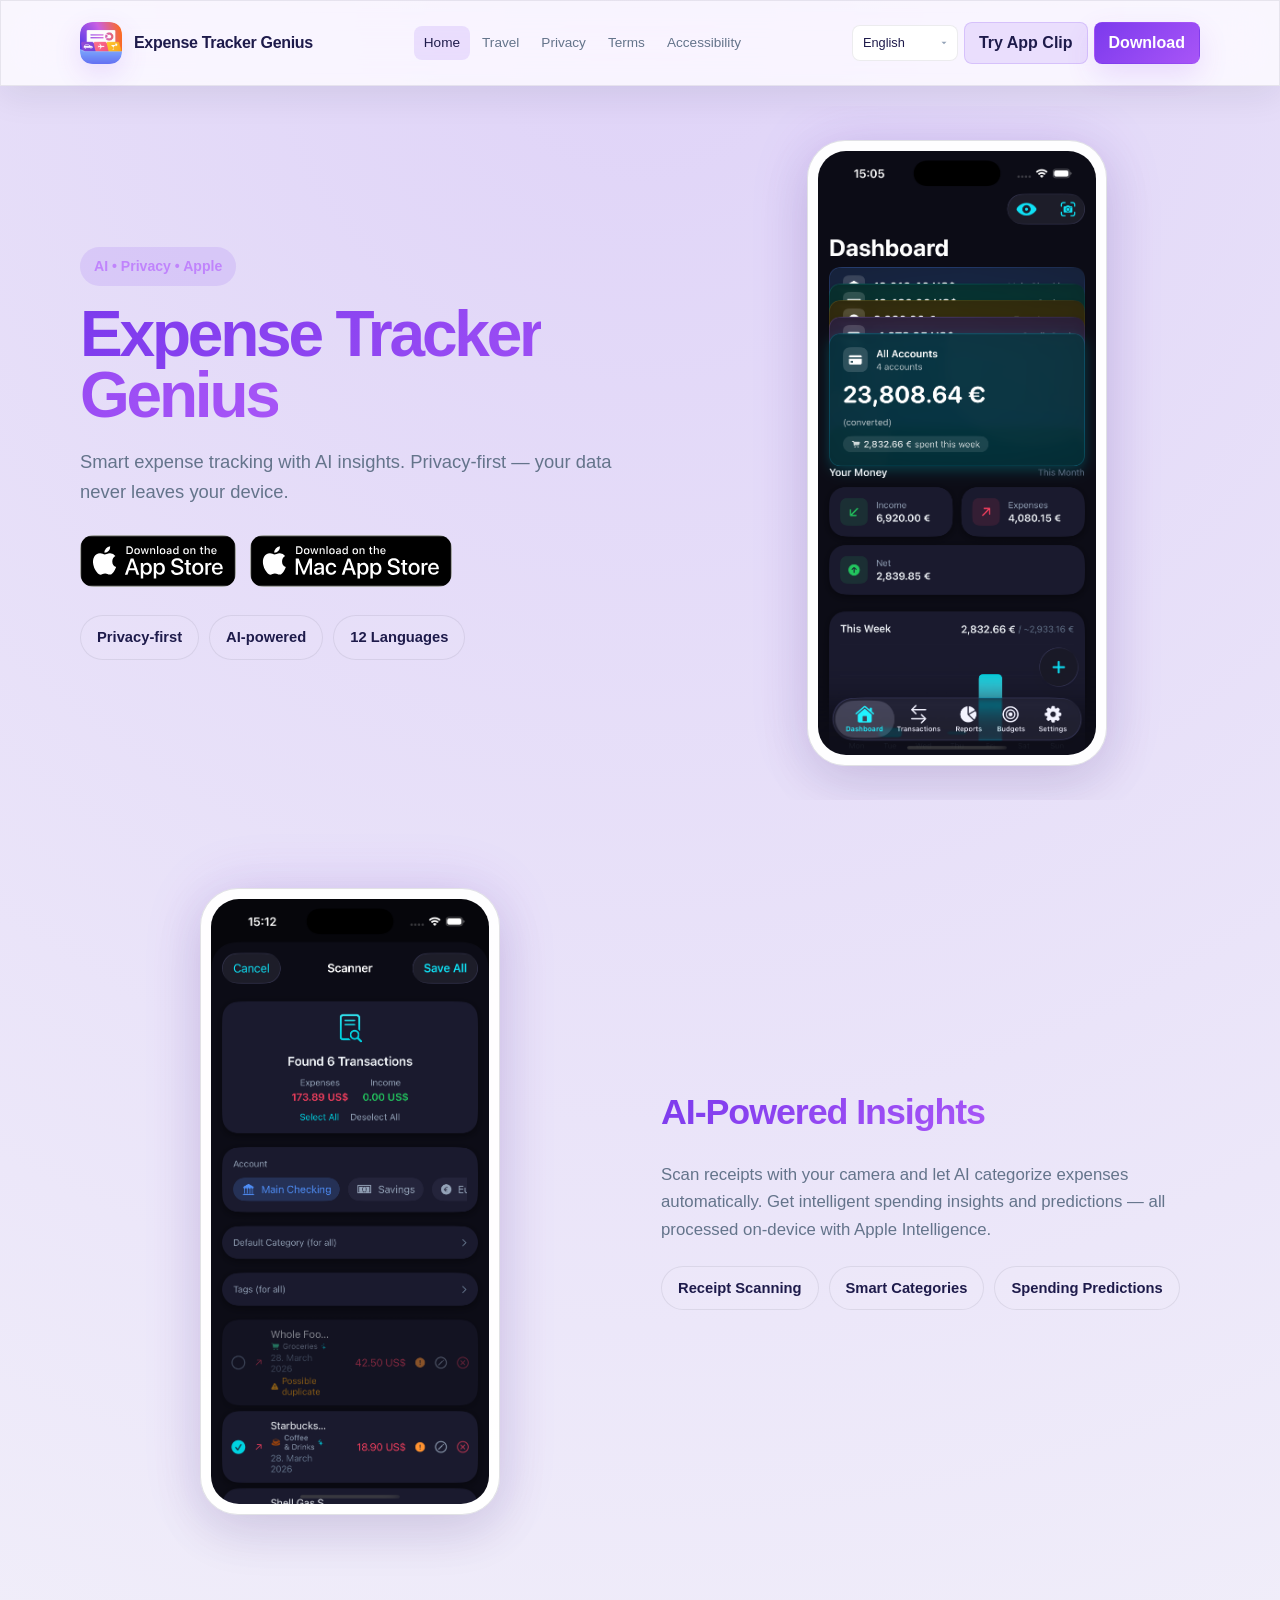
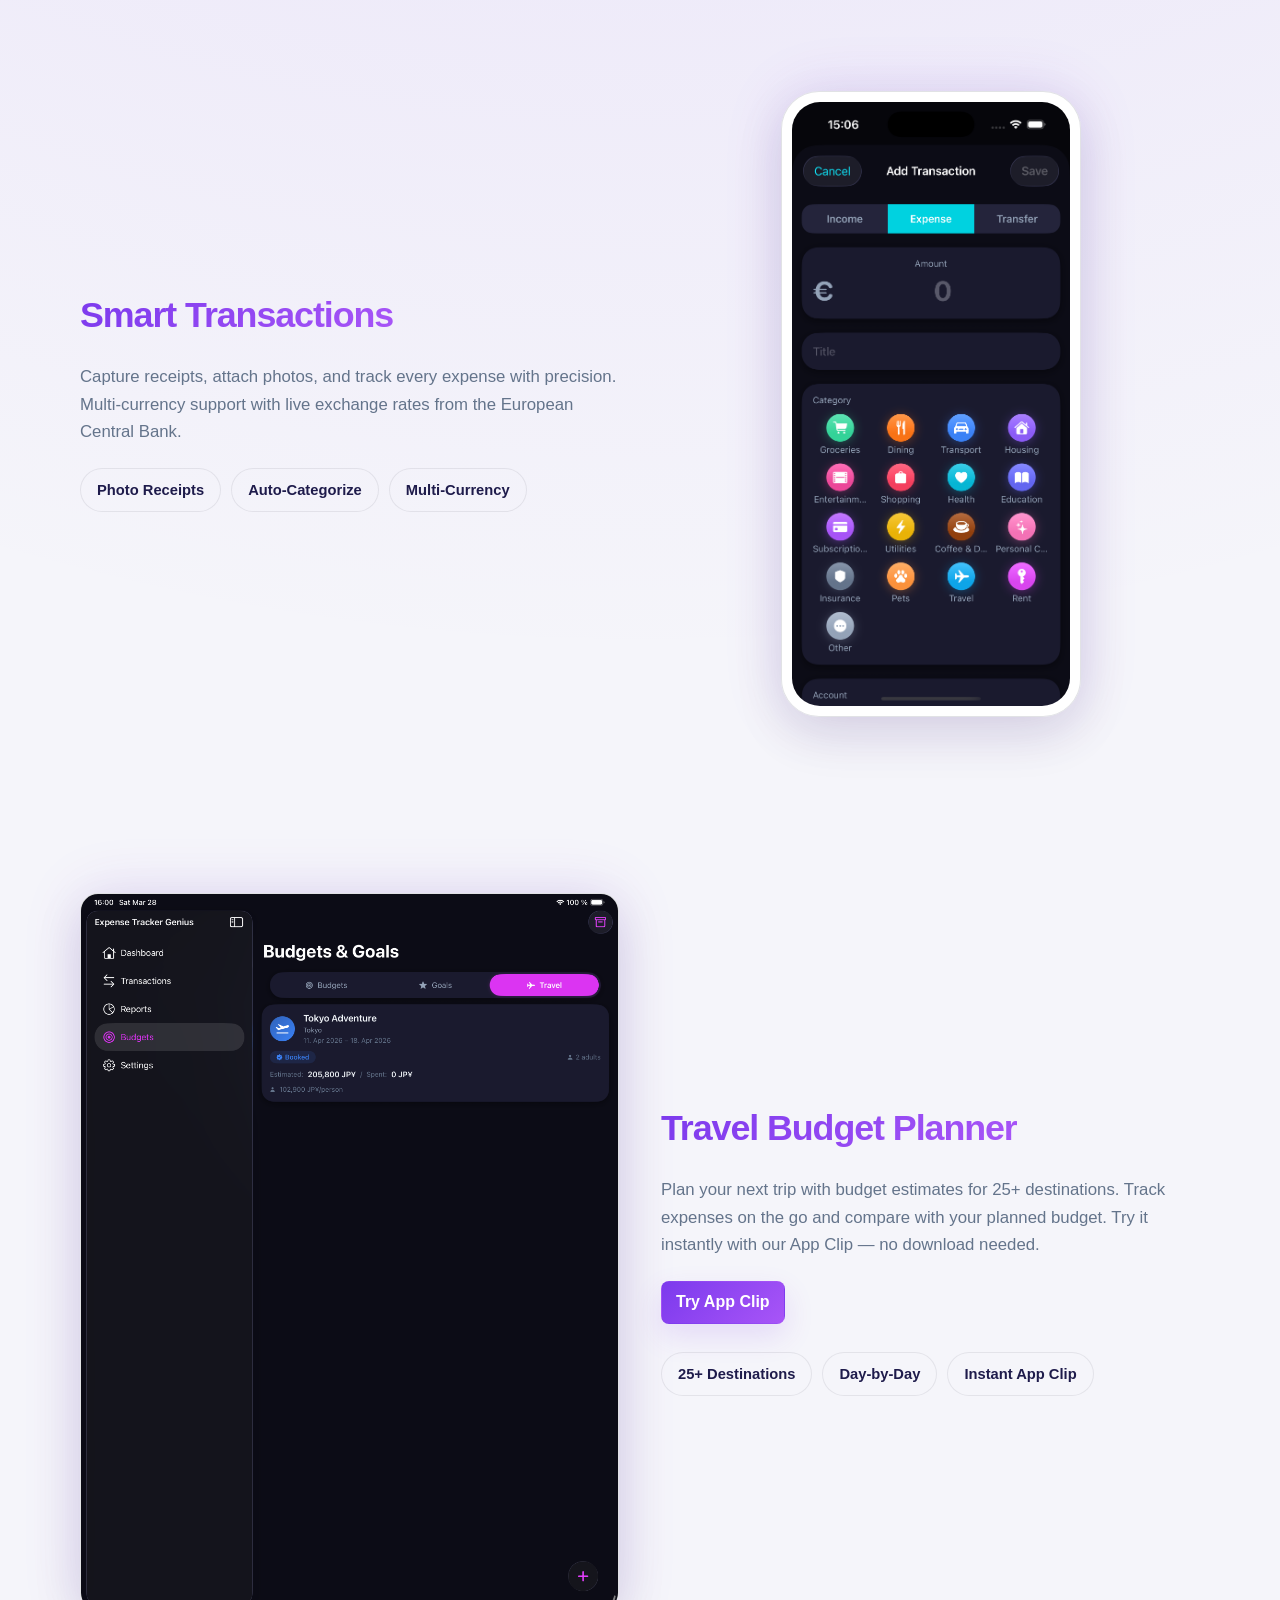
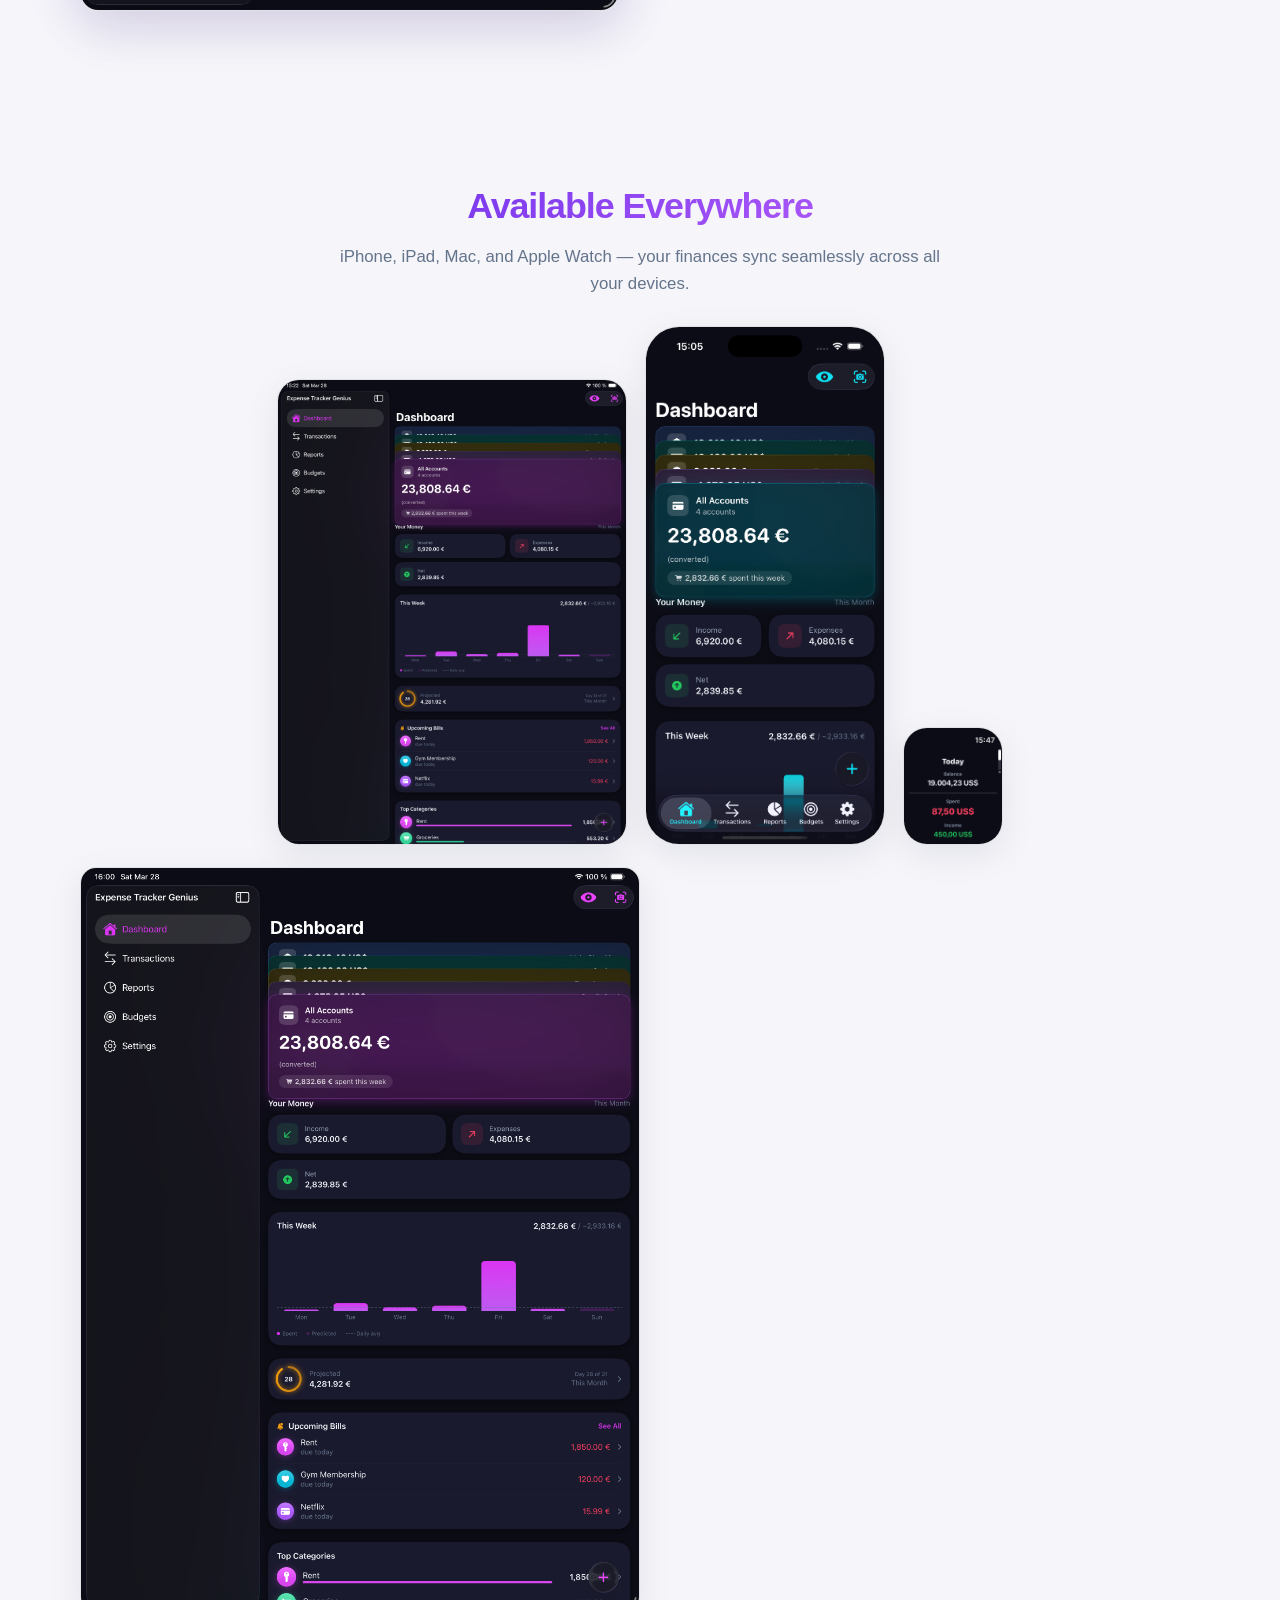
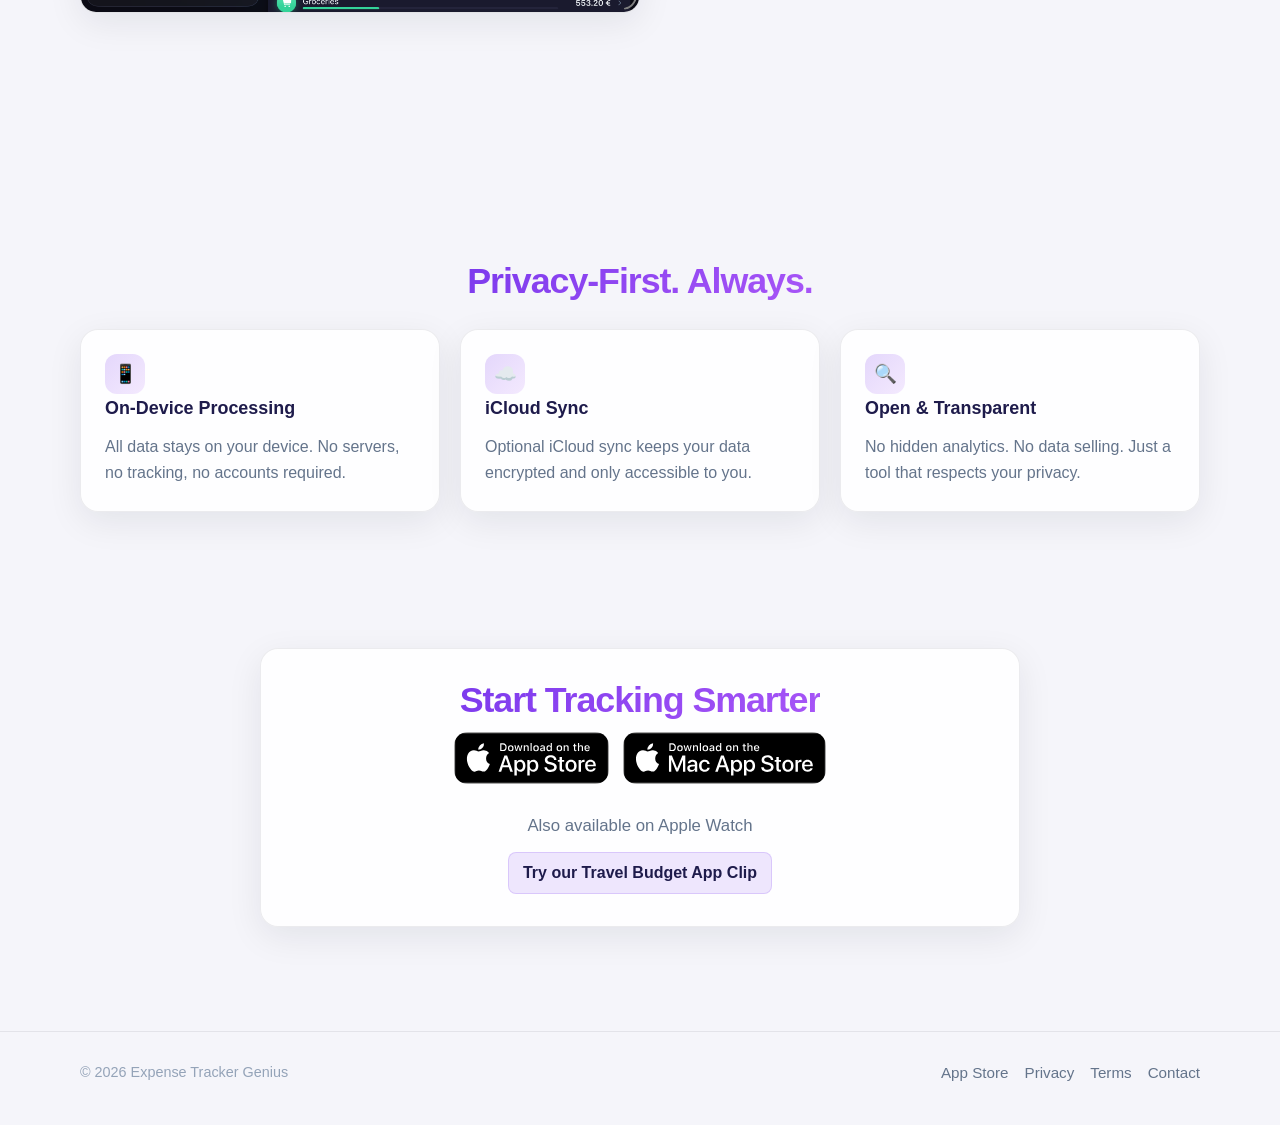
==== commit 5301ff1a: "Replace entire site with refactored version from docs folder - Shared header/footer via components.j" ====
--- a/index.html
+++ b/index.html
@@ -4,1049 +4,206 @@
   <meta charset="UTF-8">
   <meta name="viewport" content="width=device-width, initial-scale=1.0">
   <meta name="apple-itunes-app" content="app-id=6760190294">
-  <title>Expense Tracker Genius — Smart AI Expense Tracking</title>
-  <meta name="description" content="Smart expense tracking with AI insights, receipt scanning, budgets, and more. Privacy-first — no servers, all on-device. Available on iPhone, iPad, Mac, and Apple Watch.">
   <meta name="theme-color" content="#0C0C16">
-  <link rel="preconnect" href="https://fonts.googleapis.com">
-  <link href="https://fonts.googleapis.com/css2?family=Vazirmatn:wght@400;700&display=swap" rel="stylesheet">
-  <style>
-    /* ===== CSS Variables ===== */
-    :root {
-      --brand-primary: #7C3AED;
-      --brand-secondary: #A855F7;
-      --brand-glow: rgba(124, 58, 237, 0.4);
-      --bg-primary: #0C0C16;
-      --bg-secondary: #1A1A2E;
-      --text-primary: #F1F5F9;
-      --text-secondary: #94A3B8;
-      --text-tertiary: #64748B;
-      --glass-bg: rgba(255,255,255,0.07);
-      --glass-border: rgba(255,255,255,0.10);
-      --glass-shadow: rgba(0,0,0,0.3);
-      --glass-elevated-bg: rgba(255,255,255,0.12);
-      --glass-elevated-border: rgba(255,255,255,0.15);
-    }
-
-    @media (prefers-color-scheme: light) {
-      :root {
-        --bg-primary: #F5F5FA;
-        --bg-secondary: #FFFFFF;
-        --text-primary: #1E1B4B;
-        --text-secondary: #64748B;
-        --text-tertiary: #94A3B8;
-        --glass-bg: rgba(255,255,255,0.65);
-        --glass-border: rgba(0,0,0,0.06);
-        --glass-shadow: rgba(124,58,237,0.08);
-        --glass-elevated-bg: rgba(255,255,255,0.80);
-        --glass-elevated-border: rgba(0,0,0,0.08);
-        --brand-glow: rgba(124, 58, 237, 0.15);
-      }
-    }
-
-    /* ===== Reset & Base ===== */
-    *, *::before, *::after { margin: 0; padding: 0; box-sizing: border-box; }
-    html { scroll-behavior: smooth; }
-    body {
-      font-family: -apple-system, BlinkMacSystemFont, 'SF Pro Text', 'SF Pro Display', 'Segoe UI', Roboto, Helvetica, Arial, sans-serif;
-      background: var(--bg-primary);
-      color: var(--text-primary);
-      line-height: 1.6;
-      -webkit-font-smoothing: antialiased;
-      -moz-osx-font-smoothing: grayscale;
-      overflow-x: hidden;
-    }
-    img { max-width: 100%; height: auto; display: block; }
-    a { color: inherit; text-decoration: none; }
-
-    /* ===== Glass Morphism ===== */
-    .glass {
-      background: var(--glass-bg);
-      backdrop-filter: blur(20px);
-      -webkit-backdrop-filter: blur(20px);
-      border: 1px solid var(--glass-border);
-      border-radius: 16px;
-      box-shadow: 0 8px 32px var(--glass-shadow);
-    }
-    .glass-elevated {
-      background: var(--glass-elevated-bg);
-      backdrop-filter: blur(30px);
-      -webkit-backdrop-filter: blur(30px);
-      border: 1px solid var(--glass-elevated-border);
-      border-radius: 16px;
-      box-shadow: 0 12px 40px var(--glass-shadow);
-    }
-
-    /* ===== Layout ===== */
-    .container {
-      max-width: 1120px;
-      margin: 0 auto;
-      padding: 0 24px;
-    }
-    section {
-      padding: 100px 0;
-      position: relative;
-    }
-
-    /* ===== Scroll Animations ===== */
-    .fade-in {
-      opacity: 0;
-      transform: translateY(30px);
-      transition: opacity 0.7s ease, transform 0.7s ease;
-    }
-    .fade-in.visible {
-      opacity: 1;
-      transform: translateY(0);
-    }
-    .fade-in-left {
-      opacity: 0;
-      transform: translateX(-40px);
-      transition: opacity 0.7s ease, transform 0.7s ease;
-    }
-    .fade-in-left.visible {
-      opacity: 1;
-      transform: translateX(0);
-    }
-    .fade-in-right {
-      opacity: 0;
-      transform: translateX(40px);
-      transition: opacity 0.7s ease, transform 0.7s ease;
-    }
-    .fade-in-right.visible {
-      opacity: 1;
-      transform: translateX(0);
-    }
-
-    /* ===== Typography ===== */
-    .section-title {
-      font-size: 36px;
-      font-weight: 700;
-      margin-bottom: 16px;
-      display: flex;
-      align-items: center;
-      gap: 14px;
-    }
-    .section-title svg {
-      flex-shrink: 0;
-    }
-    .section-desc {
-      font-size: 18px;
-      color: var(--text-secondary);
-      line-height: 1.7;
-      max-width: 520px;
-    }
-    .gradient-text {
-      background: linear-gradient(135deg, var(--brand-primary), var(--brand-secondary));
-      -webkit-background-clip: text;
-      -webkit-text-fill-color: transparent;
-      background-clip: text;
-    }
-
-    /* ===== Phone Frame ===== */
-    .phone-frame {
-      position: relative;
-      width: 280px;
-      border-radius: 40px;
-      border: 4px solid rgba(255,255,255,0.15);
-      overflow: hidden;
-      box-shadow: 0 20px 60px rgba(0,0,0,0.4), 0 0 80px var(--brand-glow);
-      flex-shrink: 0;
-    }
-    @media (prefers-color-scheme: light) {
-      .phone-frame {
-        border-color: rgba(0,0,0,0.10);
-        box-shadow: 0 20px 60px rgba(0,0,0,0.12), 0 0 80px var(--brand-glow);
-      }
-    }
-    .phone-frame img {
-      width: 100%;
-      display: block;
-    }
-
-    /* ===== Feature Pills ===== */
-    .pills {
-      display: flex;
-      flex-wrap: wrap;
-      gap: 10px;
-      margin-top: 28px;
-    }
-    .pill {
-      display: inline-flex;
-      align-items: center;
-      gap: 8px;
-      padding: 8px 18px;
-      border-radius: 100px;
-      font-size: 14px;
-      font-weight: 500;
-      color: var(--text-primary);
-      background: var(--glass-bg);
-      backdrop-filter: blur(16px);
-      -webkit-backdrop-filter: blur(16px);
-      border: 1px solid var(--glass-border);
-    }
-    .pill svg {
-      width: 16px;
-      height: 16px;
-      flex-shrink: 0;
-    }
-
-    /* ===== Feature Section Layout ===== */
-    .feature-row {
-      display: flex;
-      flex-direction: column;
-      align-items: center;
-      gap: 48px;
-    }
-    .feature-text {
-      flex: 1;
-    }
-    .feature-image {
-      flex: 1;
-      display: flex;
-      justify-content: center;
-    }
-    @media (min-width: 769px) {
-      .feature-row {
-        flex-direction: row;
-        align-items: center;
-        gap: 64px;
-      }
-      .feature-row.reverse {
-        flex-direction: row-reverse;
-      }
-      .section-title {
-        font-size: 42px;
-      }
-    }
-
-    /* ===== App Store Badges ===== */
-    .store-buttons {
-      display: flex;
-      flex-wrap: wrap;
-      gap: 14px;
-      margin-top: 32px;
-    }
-    .store-badge {
-      display: inline-block;
-      transition: all 0.3s ease;
-      cursor: pointer;
-    }
-    .store-badge:hover {
-      transform: translateY(-2px);
-      filter: brightness(1.1);
-    }
-    .store-badge img {
-      height: 48px;
-      width: auto;
-    }
-
-    /* ========================================
-       SECTION 1: HERO
-       ======================================== */
-    .hero {
-      min-height: 100vh;
-      display: flex;
-      align-items: center;
-      justify-content: center;
-      text-align: center;
-      padding: 120px 24px 80px;
-      position: relative;
-      overflow: hidden;
-    }
-    .hero::before {
-      content: '';
-      position: absolute;
-      inset: 0;
-      background:
-        radial-gradient(ellipse 80% 60% at 50% 0%, rgba(124,58,237,0.25) 0%, transparent 60%),
-        radial-gradient(ellipse 60% 50% at 20% 80%, rgba(168,85,247,0.12) 0%, transparent 50%),
-        radial-gradient(ellipse 50% 40% at 80% 60%, rgba(124,58,237,0.10) 0%, transparent 50%);
-      pointer-events: none;
-    }
-    @media (prefers-color-scheme: light) {
-      .hero::before {
-        background:
-          radial-gradient(ellipse 80% 60% at 50% 0%, rgba(124,58,237,0.10) 0%, transparent 60%),
-          radial-gradient(ellipse 60% 50% at 20% 80%, rgba(168,85,247,0.06) 0%, transparent 50%);
-      }
-    }
-    .hero-content {
-      position: relative;
-      z-index: 1;
-      max-width: 800px;
-    }
-    .hero-icon {
-      width: 128px;
-      height: 128px;
-      border-radius: 28px;
-      margin: 0 auto 32px;
-      box-shadow: 0 12px 40px rgba(124,58,237,0.3);
-    }
-    .hero h1 {
-      font-size: 48px;
-      font-weight: 800;
-      letter-spacing: -0.02em;
-      margin-bottom: 16px;
-    }
-    @media (min-width: 769px) {
-      .hero h1 { font-size: 64px; }
-    }
-    .hero-subtitle {
-      font-size: 20px;
-      color: var(--text-secondary);
-      max-width: 560px;
-      margin: 0 auto 40px;
-      line-height: 1.6;
-    }
-    .hero .store-buttons {
-      justify-content: center;
-    }
-    .hero-phone {
-      margin: 56px auto 0;
-      width: 280px;
-    }
-    .hero-pills {
-      display: flex;
-      flex-wrap: wrap;
-      justify-content: center;
-      gap: 12px;
-      margin-top: 48px;
-    }
-
-    /* ========================================
-       SECTION 5: EVERY PLATFORM
-       ======================================== */
-    .platforms {
-      text-align: center;
-      overflow: hidden;
-    }
-    .platforms .section-title {
-      justify-content: center;
-      font-size: 42px;
-    }
-    .platforms .section-desc {
-      margin: 0 auto 56px;
-      text-align: center;
-      max-width: 580px;
-    }
-    .device-showcase {
-      position: relative;
-      max-width: 900px;
-      margin: 0 auto;
-      min-height: 500px;
-      display: flex;
-      flex-direction: column;
-      align-items: center;
-      gap: 32px;
-    }
-    .device-row-top {
-      display: flex;
-      align-items: flex-end;
-      justify-content: center;
-      gap: 24px;
-      flex-wrap: wrap;
-    }
-    .device-ipad {
-      width: 340px;
-      border-radius: 20px;
-      border: 3px solid rgba(255,255,255,0.12);
-      overflow: hidden;
-      box-shadow: 0 16px 48px rgba(0,0,0,0.3);
-      transform: perspective(800px) rotateY(8deg);
-    }
-    @media (prefers-color-scheme: light) {
-      .device-ipad {
-        border-color: rgba(0,0,0,0.08);
-        box-shadow: 0 16px 48px rgba(0,0,0,0.10);
-      }
-    }
-    .device-iphone {
-      width: 240px;
-      border-radius: 36px;
-      border: 4px solid rgba(255,255,255,0.15);
-      overflow: hidden;
-      box-shadow: 0 20px 60px rgba(0,0,0,0.4), 0 0 60px var(--brand-glow);
-      z-index: 2;
-    }
-    @media (prefers-color-scheme: light) {
-      .device-iphone {
-        border-color: rgba(0,0,0,0.10);
-        box-shadow: 0 20px 60px rgba(0,0,0,0.12), 0 0 60px var(--brand-glow);
-      }
-    }
-    .device-watch {
-      width: 100px;
-      border-radius: 24px;
-      border: 3px solid rgba(255,255,255,0.12);
-      overflow: hidden;
-      box-shadow: 0 8px 24px rgba(0,0,0,0.3);
-    }
-    @media (prefers-color-scheme: light) {
-      .device-watch {
-        border-color: rgba(0,0,0,0.08);
-        box-shadow: 0 8px 24px rgba(0,0,0,0.08);
-      }
-    }
-    .device-mac {
-      width: 520px;
-      max-width: 90vw;
-      border-radius: 12px;
-      border: 3px solid rgba(255,255,255,0.12);
-      overflow: hidden;
-      box-shadow: 0 16px 48px rgba(0,0,0,0.3);
-    }
-    @media (prefers-color-scheme: light) {
-      .device-mac {
-        border-color: rgba(0,0,0,0.08);
-        box-shadow: 0 16px 48px rgba(0,0,0,0.10);
-      }
-    }
-    .device-mac img, .device-ipad img, .device-iphone img, .device-watch img {
-      width: 100%;
-      display: block;
-    }
-    .platform-pills {
-      display: flex;
-      flex-wrap: wrap;
-      justify-content: center;
-      gap: 10px;
-      margin-top: 40px;
-    }
-
-    /* ========================================
-       SECTION 6: PRIVACY
-       ======================================== */
-    .privacy-section {
-      background:
-        radial-gradient(ellipse 70% 50% at 50% 100%, rgba(124,58,237,0.12) 0%, transparent 60%),
-        linear-gradient(180deg, var(--bg-primary) 0%, var(--bg-secondary) 50%, var(--bg-primary) 100%);
-    }
-    .privacy-section .section-title {
-      justify-content: center;
-      text-align: center;
-    }
-    .privacy-icon {
-      display: flex;
-      justify-content: center;
-      margin-bottom: 24px;
-    }
-    .privacy-icon svg {
-      filter: drop-shadow(0 0 24px var(--brand-glow));
-    }
-    .privacy-cards {
-      display: grid;
-      grid-template-columns: 1fr;
-      gap: 20px;
-      margin-top: 48px;
-    }
-    @media (min-width: 769px) {
-      .privacy-cards {
-        grid-template-columns: repeat(3, 1fr);
-      }
-    }
-    .privacy-card {
-      padding: 32px 28px;
-      text-align: center;
-    }
-    .privacy-card h3 {
-      font-size: 20px;
-      font-weight: 700;
-      margin-bottom: 12px;
-    }
-    .privacy-card p {
-      font-size: 15px;
-      color: var(--text-secondary);
-      line-height: 1.6;
-    }
-    .privacy-card-icon {
-      width: 48px;
-      height: 48px;
-      margin: 0 auto 20px;
-      display: flex;
-      align-items: center;
-      justify-content: center;
-      border-radius: 14px;
-      background: linear-gradient(135deg, rgba(124,58,237,0.2), rgba(168,85,247,0.1));
-    }
-
-    /* ========================================
-       SECTION 7: CTA + FOOTER
-       ======================================== */
-    .cta-section {
-      text-align: center;
-      padding: 100px 0 60px;
-    }
-    .cta-section h2 {
-      font-size: 42px;
-      font-weight: 800;
-      margin-bottom: 8px;
-    }
-    .cta-section .store-buttons {
-      justify-content: center;
-      margin-top: 36px;
-    }
-    .cta-extras {
-      margin-top: 32px;
-      display: flex;
-      flex-direction: column;
-      align-items: center;
-      gap: 12px;
-      color: var(--text-secondary);
-      font-size: 15px;
-    }
-    .cta-extras a {
-      color: var(--brand-secondary);
-      transition: color 0.2s;
-    }
-    .cta-extras a:hover {
-      color: var(--brand-primary);
-    }
-    .cta-watch {
-      display: inline-flex;
-      align-items: center;
-      gap: 8px;
-    }
-    .cta-watch svg {
-      width: 18px;
-      height: 18px;
-    }
-
-    footer {
-      border-top: 1px solid var(--glass-border);
-      padding: 32px 24px;
-      text-align: center;
-    }
-    .footer-links {
-      display: flex;
-      flex-wrap: wrap;
-      justify-content: center;
-      gap: 24px;
-      margin-bottom: 20px;
-    }
-    .footer-links a {
-      color: var(--text-secondary);
-      font-size: 14px;
-      transition: color 0.2s;
-    }
-    .footer-links a:hover {
-      color: var(--brand-secondary);
-    }
-    .footer-copy {
-      color: var(--text-tertiary);
-      font-size: 13px;
-    }
-
-    /* ===== Travel Mac Screenshot ===== */
-    .travel-mac-frame {
-      border-radius: 12px;
-      overflow: hidden;
-      border: 2px solid var(--glass-border);
-      box-shadow: 0 20px 60px rgba(0,0,0,0.4), 0 0 40px var(--brand-glow);
-      max-width: 520px;
-    }
-    .travel-mac-frame img {
-      width: 100%;
-      display: block;
-    }
-    .try-appclip {
-      display: inline-flex;
-      align-items: center;
-      gap: 10px;
-      margin-top: 24px;
-      padding: 12px 24px;
-      border-radius: 12px;
-      font-size: 15px;
-      font-weight: 600;
-      color: #fff;
-      background: linear-gradient(135deg, var(--brand-primary), var(--brand-secondary));
-      transition: all 0.3s ease;
-      box-shadow: 0 4px 20px var(--brand-glow);
-    }
-    .try-appclip:hover {
-      transform: translateY(-2px);
-      box-shadow: 0 8px 32px var(--brand-glow);
-    }
-    .try-appclip svg {
-      width: 18px;
-      height: 18px;
-    }
-
-    /* ===== Site Header ===== */
-    .site-header {
-      position: sticky; top: 0; z-index: 100;
-      background: rgba(12,12,22,0.7);
-      backdrop-filter: blur(24px) saturate(180%);
-      -webkit-backdrop-filter: blur(24px) saturate(180%);
-      border-bottom: 1px solid rgba(255,255,255,0.06);
-      padding: 0 20px;
-    }
-    @media (prefers-color-scheme: light) {
-      .site-header {
-        background: rgba(255,255,255,0.7);
-        border-bottom-color: rgba(0,0,0,0.06);
-      }
-    }
-    .site-header-inner {
-      max-width: 1100px; margin: 0 auto;
-      display: flex; align-items: center;
-      height: 52px; gap: 0;
-    }
-    .site-logo {
-      display: flex; align-items: center; gap: 8px;
-      text-decoration: none; color: var(--text-primary);
-      font-weight: 700; font-size: 14px; white-space: nowrap;
-      margin-right: auto;
-      flex-shrink: 0;
-    }
-    [dir="rtl"] .site-logo { margin-right: 0; margin-left: auto; }
-    .site-logo img { width: 28px; height: 28px; border-radius: 7px; }
-    .site-nav {
-      display: flex; align-items: center; gap: 2px;
-      margin: 0 12px;
-    }
-    .site-nav a {
-      color: var(--text-secondary); text-decoration: none;
-      font-size: 13px; font-weight: 500;
-      padding: 5px 10px; border-radius: 6px;
-      transition: color 0.15s, background 0.15s;
-      white-space: nowrap;
-    }
-    .site-nav a:hover { color: var(--text-primary); background: rgba(255,255,255,0.06); }
-    .site-nav a.active { color: var(--text-primary); background: rgba(255,255,255,0.08); }
-    @media (prefers-color-scheme: light) {
-      .site-nav a:hover { background: rgba(0,0,0,0.04); }
-      .site-nav a.active { background: rgba(0,0,0,0.06); }
-    }
-    .site-actions {
-      display: flex; align-items: center; gap: 6px;
-      flex-shrink: 0;
-      margin-left: 8px;
-      position: relative;
-    }
-    [dir="rtl"] .site-actions { margin-left: 0; margin-right: 8px; }
-    .lang-btn {
-      display: flex; align-items: center; gap: 4px;
-      background: rgba(255,255,255,0.06); color: var(--text-secondary);
-      border: 1px solid rgba(255,255,255,0.1); border-radius: 6px;
-      padding: 5px 8px; font-size: 12px; font-weight: 500;
-      cursor: pointer; outline: none; position: relative;
-    }
-    .lang-btn:hover { color: var(--text-primary); background: rgba(255,255,255,0.1); }
-    .lang-btn svg { opacity: 0.7; }
-    .lang-modal {
-      display: none; position: absolute; top: 100%; right: 0; margin-top: 6px;
-      background: var(--bg-secondary); border: 1px solid rgba(255,255,255,0.1);
-      border-radius: 12px; padding: 12px;
-      box-shadow: 0 8px 32px rgba(0,0,0,0.4);
-      z-index: 200; min-width: 280px;
-    }
-    .lang-modal.open { display: block; }
-    [dir="rtl"] .lang-modal { right: auto; left: 0; }
-    .lang-grid {
-      display: grid; grid-template-columns: repeat(3, 1fr); gap: 4px;
-    }
-    .lang-item {
-      padding: 6px 8px; border-radius: 6px; font-size: 12px;
-      color: var(--text-secondary); cursor: pointer; text-align: center;
-      transition: background 0.15s, color 0.15s; border: none; background: none;
-      white-space: nowrap;
-    }
-    .lang-item:hover { background: rgba(255,255,255,0.08); color: var(--text-primary); }
-    .lang-item.active {
-      background: linear-gradient(135deg, var(--brand-primary), var(--brand-secondary));
-      color: #fff; font-weight: 600;
-    }
-    @media (prefers-color-scheme: light) {
-      .lang-btn { background: rgba(0,0,0,0.04); border-color: rgba(0,0,0,0.1); }
-      .lang-modal { background: #fff; border-color: rgba(0,0,0,0.1); box-shadow: 0 8px 32px rgba(0,0,0,0.12); }
-      .lang-item:hover { background: rgba(0,0,0,0.04); }
-    }
-    .header-btn {
-      display: inline-flex; align-items: center;
-      padding: 5px 12px; border-radius: 6px;
-      font-size: 12px; font-weight: 600;
-      text-decoration: none; white-space: nowrap;
-      transition: transform 0.15s, opacity 0.15s;
-    }
-    .header-btn:hover { transform: translateY(-1px); opacity: 0.9; }
-    .header-btn-primary {
-      background: linear-gradient(135deg, var(--brand-primary), var(--brand-secondary));
-      color: #fff;
-    }
-    .header-btn-secondary {
-      background: rgba(255,255,255,0.06); color: var(--text-secondary);
-      border: 1px solid rgba(255,255,255,0.1);
-    }
-
-    /* RTL */
-    [dir="rtl"] { direction: rtl; text-align: right; }
-    [dir="rtl"] .lang-modal { right: auto; left: 0; }
-    /* Persian + Hebrew font */
-    html[lang="fa"], html[lang="fa"] * { font-family: 'Vazirmatn', -apple-system, sans-serif !important; }
-    html[lang="he"], html[lang="he"] * { font-family: -apple-system, 'Segoe UI', sans-serif; }
-
-    /* Responsive header */
-    @media (max-width: 900px) {
-      .site-nav a { font-size: 12px; padding: 4px 7px; }
-      .header-btn-secondary { display: none; }
-    }
-    @media (max-width: 700px) {
-      .site-header-inner { height: 46px; }
-      .site-logo span { display: none; }
-      .site-nav a { font-size: 11px; padding: 3px 5px; }
-      .header-btn { font-size: 11px; padding: 4px 10px; }
-      .lang-modal { min-width: 240px; right: -20px; }
-    }
-    @media (max-width: 520px) {
-      .site-nav { display: none; }
-    }
-
-    /* ===== Responsive ===== */
-    @media (max-width: 768px) {
-      section { padding: 72px 0; }
-      .section-title { font-size: 28px; }
-      .section-desc { font-size: 16px; }
-      .hero h1 { font-size: 36px; }
-      .hero-subtitle { font-size: 17px; }
-      .hero-phone { width: 240px; }
-      .phone-frame { width: 240px; }
-      .device-ipad { width: 240px; }
-      .device-iphone { width: 180px; }
-      .device-mac { width: 320px; }
-      .device-watch { width: 80px; }
-      .cta-section h2 { font-size: 32px; }
-      .store-btn { padding: 12px 20px; font-size: 14px; }
-      .travel-card-mockup { width: 270px; }
-      .platforms .section-title { font-size: 32px; }
-    }
-  </style>
+  <title data-i18n="home_meta_title">Expense Tracker Genius — Smart AI Expense Tracking</title>
+  <meta name="description" data-i18n="home_meta_description" data-i18n-attr="content" content="Smart expense tracking with AI insights, receipt scanning, budgets, and more. Privacy-first — no servers, all on-device. Available on iPhone, iPad, Mac, and Apple Watch.">
+  <link rel="preconnect" href="https://fonts.googleapis.com"><link href="https://fonts.googleapis.com/css2?family=Vazirmatn:wght@400;700&display=swap" rel="stylesheet"><link rel="stylesheet" href="css/style.css">
+  <script defer src="js/components.js"></script>
+  <script defer src="js/i18n.js"></script>
 </head>
-<body>
-
-  <!-- ========== HEADER ========== -->
-  <header class="site-header glass">
-    <div class="site-header-inner">
-      <a href="index.html" class="site-logo">
-        <img src="screenshots/AppIcon.png" alt="Icon">
-        <span>Expense Tracker Genius</span>
-      </a>
-      <nav class="site-nav">
-        <a href="index.html" class="active">Home</a>
-        <a href="travel.html">Travel</a>
-        <a href="privacy.html">Privacy</a>
-        <a href="terms.html">Terms</a>
-      </nav>
-      <div class="site-actions">
-        <button class="lang-btn" id="langBtn" onclick="document.getElementById('langModal').classList.toggle('open')" aria-label="Change language">
-          <svg width="16" height="16" viewBox="0 0 24 24" fill="none" stroke="currentColor" stroke-width="2"><circle cx="12" cy="12" r="10"/><path d="M2 12h20"/><path d="M12 2a15.3 15.3 0 014 10 15.3 15.3 0 01-4 10 15.3 15.3 0 01-4-10A15.3 15.3 0 0112 2z"/></svg>
-          <span id="langLabel">EN</span>
-        </button>
-        <div class="lang-modal" id="langModal">
-          <div class="lang-grid" id="langGrid"></div>
-        </div>
-        <a href="https://appclip.apple.com/id?p=com.accountant.app.Clip" class="header-btn header-btn-secondary">App Clip</a>
-        <a href="https://apps.apple.com/app/id6760190294" class="header-btn header-btn-primary">Download</a>
-      </div>
-    </div>
-  </header>
+<body data-page="index">
+  <div id="site-header"></div>
+
+  <main class="page-shell">
+    <section class="hero section-sm">
+      <div class="container hero-grid">
+        <div class="hero-copy fade-in">
+          <span class="kicker">AI • Privacy • Apple</span>
+          <h1 class="hero-title"><span class="gradient-text" data-i18n="home_hero_title">Expense Tracker Genius</span></h1>
+          <p class="hero-subtitle" data-i18n="home_hero_subtitle">Smart expense tracking with AI insights. Privacy-first — your data never leaves your device.</p>
+
+          <div class="hero-actions">
+            <a href="https://apps.apple.com/app/id6760190294" class="store-badge" target="_blank" rel="noreferrer" data-no-preserve-lang="true" aria-label="Download on the App Store">
+              <img src="screenshots/app-store-badge.svg" alt="Download on the App Store">
+            </a>
+            <a href="https://apps.apple.com/app/id6760190294" class="store-badge" target="_blank" rel="noreferrer" data-no-preserve-lang="true" aria-label="Download on the Mac App Store">
+              <img src="screenshots/mac-app-store-badge.svg" alt="Download on the Mac App Store">
+            </a>
+          </div>
+
+          <div class="hero-pills">
+            <span class="pill" data-i18n="home_pill_privacy">Privacy-first</span>
+            <span class="pill" data-i18n="home_pill_ai">AI-powered</span>
+            <span class="pill" data-i18n="home_pill_languages">23 Languages</span>
+          </div>
+        </div>
+
+        <div class="hero-visual fade-in">
+          <div class="device-frame">
+            <img src="screenshots/01_iPhone_6.9_Dashboard.png" alt="Expense Tracker Genius dashboard showing expenses overview">
+          </div>
+        </div>
+      </div>
+    </section>
+
+    <section class="section">
+      <div class="container feature-grid">
+        <div class="feature-media fade-in">
+          <div class="device-frame">
+            <img src="screenshots/05_iPhone_6.9_AIInsight.png" alt="AI-powered spending insights and analysis">
+          </div>
+        </div>
+        <div class="feature-content fade-in">
+          <div class="section-header">
+            <h2 class="section-title"><span class="gradient-text" data-i18n="home_ai_title">AI-Powered Insights</span></h2>
+          </div>
+          <p class="section-description" data-i18n="home_ai_desc">Scan receipts with your camera and let AI categorize expenses automatically. Get intelligent spending insights and predictions — all processed on-device with Apple Intelligence.</p>
+          <div class="pills">
+            <span class="pill" data-i18n="home_ai_pill_receipts">Receipt Scanning</span>
+            <span class="pill" data-i18n="home_ai_pill_categories">Smart Categories</span>
+            <span class="pill" data-i18n="home_ai_pill_predictions">Spending Predictions</span>
+          </div>
+        </div>
+      </div>
+    </section>
+
+    <section class="section">
+      <div class="container feature-grid reverse">
+        <div class="feature-media fade-in">
+          <div class="device-frame">
+            <img src="screenshots/06_iPhone_6.9_AddTransaction.png" alt="Add transaction screen with receipt photo and currency selection">
+          </div>
+        </div>
+        <div class="feature-content fade-in">
+          <div class="section-header">
+            <h2 class="section-title"><span class="gradient-text" data-i18n="home_transactions_title">Smart Transactions</span></h2>
+          </div>
+          <p class="section-description" data-i18n="home_transactions_desc">Capture receipts, attach photos, and track every expense with precision. Multi-currency support with live exchange rates from the European Central Bank.</p>
+          <div class="pills">
+            <span class="pill" data-i18n="home_transactions_pill_photo">Photo Receipts</span>
+            <span class="pill" data-i18n="home_transactions_pill_auto">Auto-Categorize</span>
+            <span class="pill" data-i18n="home_transactions_pill_currency">Multi-Currency</span>
+          </div>
+        </div>
+      </div>
+    </section>
+
+    <section class="section">
+      <div class="container feature-grid">
+        <div class="feature-media fade-in">
+          <div class="mac-frame">
+            <img src="screenshots/07_Mac_Travel.png" alt="Travel Budget Planner on Mac showing Brussels trip with budget summary, map, and weather" loading="lazy">
+          </div>
+        </div>
+        <div class="feature-content fade-in">
+          <div class="section-header">
+            <h2 class="section-title"><span class="gradient-text" data-i18n="home_travel_title">Travel Budget Planner</span></h2>
+          </div>
+          <p class="section-description" data-i18n="home_travel_desc">Plan your next trip with budget estimates for 25+ destinations. Track expenses on the go and compare with your planned budget. Try it instantly with our App Clip — no download needed.</p>
+          <div class="hero-actions">
+            <a href="https://appclip.apple.com/id?p=com.accountant.app.Clip" class="button" target="_blank" rel="noreferrer" data-no-preserve-lang="true" data-i18n="home_try_app_clip">Try App Clip</a>
+          </div>
+          <div class="pills">
+            <span class="pill" data-i18n="home_travel_pill_destinations">25+ Destinations</span>
+            <span class="pill" data-i18n="home_travel_pill_daybyday">Day-by-Day</span>
+            <span class="pill" data-i18n="home_travel_pill_appclip">Instant App Clip</span>
+          </div>
+        </div>
+      </div>
+    </section>
+
+    <section class="section">
+      <div class="container">
+        <div class="section-header" style="text-align:center;">
+          <h2 class="section-title" style="justify-content:center;"><span class="gradient-text" data-i18n="home_platforms_title">Available Everywhere</span></h2>
+          <p class="section-description" style="max-width:620px;margin:16px auto 0;" data-i18n="home_platforms_desc">iPhone, iPad, Mac, and Apple Watch — your finances sync seamlessly across all your devices.</p>
+        </div>
+
+        <div class="device-showcase fade-in">
+          <div class="device-row">
+            <div class="device-ipad">
+              <img src="screenshots/01_iPad_13_Dashboard.png" alt="Expense Tracker Genius on iPad showing full dashboard">
+            </div>
+            <div class="device-iphone">
+              <img src="screenshots/01_iPhone_6.9_Dashboard.png" alt="Expense Tracker Genius on iPhone">
+            </div>
+            <div class="device-watch">
+              <img src="screenshots/01_Watch_46mm_TodaySummary.png" alt="Expense Tracker Genius on Apple Watch showing today summary">
+            </div>
+          </div>
+          <div class="device-mac">
+            <img src="screenshots/01_Mac_Dashboard.png" alt="Expense Tracker Genius on Mac showing full desktop experience">
+          </div>
+        </div>
+
+        <div class="platform-pills fade-in" style="justify-content:center;margin-top:28px;">
+          <span class="pill" data-i18n="home_platform_iphone">iPhone</span>
+          <span class="pill" data-i18n="home_platform_ipad">iPad</span>
+          <span class="pill" data-i18n="home_platform_mac">Mac</span>
+          <span class="pill" data-i18n="home_platform_watch">Apple Watch</span>
+        </div>
+      </div>
+    </section>
+
+    <section class="section">
+      <div class="container">
+        <div class="section-header" style="text-align:center;">
+          <h2 class="section-title" style="justify-content:center;"><span class="gradient-text" data-i18n="home_privacy_title">Privacy-First. Always.</span></h2>
+        </div>
+
+        <div class="privacy-grid">
+          <article class="info-card card fade-in">
+            <div class="info-card-icon">📱</div>
+            <h3 data-i18n="home_privacy_card1_title">On-Device Processing</h3>
+            <p data-i18n="home_privacy_card1_desc">All data stays on your device. No servers, no tracking, no accounts required.</p>
+          </article>
+          <article class="info-card card fade-in">
+            <div class="info-card-icon">☁️</div>
+            <h3 data-i18n="home_privacy_card2_title">iCloud Sync</h3>
+            <p data-i18n="home_privacy_card2_desc">Optional iCloud sync keeps your data encrypted and only accessible to you.</p>
+          </article>
+          <article class="info-card card fade-in">
+            <div class="info-card-icon">🔍</div>
+            <h3 data-i18n="home_privacy_card3_title">Open &amp; Transparent</h3>
+            <p data-i18n="home_privacy_card3_desc">No hidden analytics. No data selling. Just a tool that respects your privacy.</p>
+          </article>
+        </div>
+      </div>
+    </section>
+
+    <section class="section-sm">
+      <div class="container-narrow">
+        <div class="card cta-card fade-in" style="padding:32px;">
+          <h2 class="section-title" style="justify-content:center;margin-bottom:12px;"><span class="gradient-text" data-i18n="home_cta_title">Start Tracking Smarter</span></h2>
+          <div class="hero-actions" style="justify-content:center;">
+            <a href="https://apps.apple.com/app/id6760190294" class="store-badge" target="_blank" rel="noreferrer" data-no-preserve-lang="true" aria-label="Download on the App Store">
+              <img src="screenshots/app-store-badge.svg" alt="Download on the App Store">
+            </a>
+            <a href="https://apps.apple.com/app/id6760190294" class="store-badge" target="_blank" rel="noreferrer" data-no-preserve-lang="true" aria-label="Download on the Mac App Store">
+              <img src="screenshots/mac-app-store-badge.svg" alt="Download on the Mac App Store">
+            </a>
+          </div>
+          <p class="lead" style="margin:0 0 12px;" data-i18n="home_cta_watch">Also available on Apple Watch</p>
+          <a class="button-secondary" href="travel.html" data-i18n="home_cta_travel_link">Try our Travel Budget App Clip</a>
+        </div>
+      </div>
+    </section>
+  </main>
+
+  <div id="site-footer"></div>
+
   <script>
-  const LANGS=[
-    ['en','English'],['de','Deutsch'],['fr','Français'],['es','Español'],
-    ['it','Italiano'],['nl','Nederlands'],['pt-BR','Português'],['ja','日本語'],
-    ['zh-Hans','中文'],['ko','한국어'],['ar','العربية'],['fa','فارسی'],
-    ['he','עברית'],['hi','हिन्दी'],['th','ไทย'],['vi','Tiếng Việt'],
-    ['tr','Türkçe'],['ru','Русский'],['uk','Українська'],['pl','Polski'],
-    ['ro','Română'],['cs','Čeština'],['hu','Magyar']
-  ];
-  const RTL=['ar','fa','he'];
-  function getCurLang(){return new URLSearchParams(location.search).get('lang')||'en'}
-  function switchLang(l){const u=new URL(location);u.searchParams.set('lang',l);location=u}
-  !function(){
-    const cur=getCurLang(),g=document.getElementById('langGrid');
-    LANGS.forEach(function(x){
-      const b=document.createElement('button');
-      b.className='lang-item'+(x[0]===cur?' active':'');
-      b.textContent=x[1];b.onclick=function(){switchLang(x[0])};
-      g.appendChild(b);
-    });
-    document.getElementById('langLabel').textContent=LANGS.find(function(x){return x[0]===cur})?.[1]||'EN';
-    if(RTL.includes(cur)){document.documentElement.dir='rtl'}
-    document.documentElement.lang=cur;
-    document.addEventListener('click',function(e){
-      const m=document.getElementById('langModal'),b=document.getElementById('langBtn');
-      if(!b.contains(e.target)&&!m.contains(e.target))m.classList.remove('open');
-    });
-  }();
-  </script>
-
-  <!-- ========== SECTION 1: HERO ========== -->
-  <section class="hero">
-    <div class="hero-content">
-      <img src="screenshots/AppIcon.png" alt="Expense Tracker Genius app icon" class="hero-icon fade-in" width="128" height="128">
-      <h1 class="fade-in"><span class="gradient-text">Expense Tracker Genius</span></h1>
-      <p class="hero-subtitle fade-in">Smart expense tracking with AI insights. Privacy-first — your data never leaves your device.</p>
-
-      <div class="store-buttons fade-in">
-        <a href="https://apps.apple.com/app/id6760190294" class="store-badge" aria-label="Download on the App Store">
-          <img src="screenshots/app-store-badge.svg" alt="Download on the App Store">
-        </a>
-        <a href="https://apps.apple.com/app/id6760190294" class="store-badge" aria-label="Download on the Mac App Store">
-          <img src="screenshots/mac-app-store-badge.svg" alt="Download on the Mac App Store">
-        </a>
-      </div>
-
-      <div class="hero-phone fade-in">
-        <div class="phone-frame">
-          <img src="screenshots/01_iPhone_6.9_Dashboard.png" alt="Expense Tracker Genius dashboard showing expenses overview" width="1320" height="2868">
-        </div>
-      </div>
-
-      <div class="hero-pills fade-in">
-        <span class="pill">
-          <svg width="16" height="16" viewBox="0 0 24 24" fill="none" stroke="currentColor" stroke-width="2" stroke-linecap="round" stroke-linejoin="round"><path d="M12 22s8-4 8-10V5l-8-3-8 3v7c0 6 8 10 8 10z"/></svg>
-          Privacy-first
-        </span>
-        <span class="pill">
-          <svg width="16" height="16" viewBox="0 0 24 24" fill="none" stroke="currentColor" stroke-width="2" stroke-linecap="round" stroke-linejoin="round"><path d="M12 2a4 4 0 0 1 4 4c0 1.95-1.4 3.57-3.25 3.92L12 10l-.75-.08C9.4 9.57 8 7.95 8 6a4 4 0 0 1 4-4z"/><path d="M9 12h6l3 10H6l3-10z"/></svg>
-          AI-powered
-        </span>
-        <span class="pill">
-          <svg width="16" height="16" viewBox="0 0 24 24" fill="none" stroke="currentColor" stroke-width="2" stroke-linecap="round" stroke-linejoin="round"><circle cx="12" cy="12" r="10"/><path d="M2 12h20"/><path d="M12 2a15.3 15.3 0 0 1 4 10 15.3 15.3 0 0 1-4 10 15.3 15.3 0 0 1-4-10A15.3 15.3 0 0 1 12 2z"/></svg>
-          23 Languages
-        </span>
-      </div>
-    </div>
-  </section>
-
-  <!-- ========== SECTION 2: AI-POWERED INSIGHTS ========== -->
-  <section>
-    <div class="container">
-      <div class="feature-row">
-        <div class="feature-image fade-in-left">
-          <div class="phone-frame">
-            <img src="screenshots/05_iPhone_6.9_AIInsight.png" alt="AI-powered spending insights and analysis" width="1320" height="2868">
-          </div>
-        </div>
-        <div class="feature-text fade-in-right">
-          <h2 class="section-title">
-            <svg width="36" height="36" viewBox="0 0 24 24" fill="none" stroke="var(--brand-secondary)" stroke-width="2" stroke-linecap="round" stroke-linejoin="round"><path d="M12 2l1.09 3.26L16 6l-2.91.74L12 10l-1.09-3.26L8 6l2.91-.74L12 2z"/><path d="M5 15l.68 2.04L8 17.72l-1.82.46L5 20.22l-.68-2.04L2 17.72l1.82-.46L5 15z"/><path d="M19 11l.68 2.04L22 13.72l-1.82.46L19 16.22l-.68-2.04L16 13.72l1.82-.46L19 11z"/></svg>
-            <span class="gradient-text">AI-Powered Insights</span>
-          </h2>
-          <p class="section-desc">Scan receipts with your camera and let AI categorize expenses automatically. Get intelligent spending insights and predictions — all processed on-device with Apple Intelligence.</p>
-          <div class="pills">
-            <span class="pill">
-              <svg width="16" height="16" viewBox="0 0 24 24" fill="none" stroke="currentColor" stroke-width="2" stroke-linecap="round" stroke-linejoin="round"><rect x="2" y="4" width="20" height="16" rx="2"/><path d="M2 10h20"/></svg>
-              Receipt Scanning
-            </span>
-            <span class="pill">
-              <svg width="16" height="16" viewBox="0 0 24 24" fill="none" stroke="currentColor" stroke-width="2" stroke-linecap="round" stroke-linejoin="round"><path d="M22 11.08V12a10 10 0 1 1-5.93-9.14"/><polyline points="22 4 12 14.01 9 11.01"/></svg>
-              Smart Categories
-            </span>
-            <span class="pill">
-              <svg width="16" height="16" viewBox="0 0 24 24" fill="none" stroke="currentColor" stroke-width="2" stroke-linecap="round" stroke-linejoin="round"><polyline points="22 12 18 12 15 21 9 3 6 12 2 12"/></svg>
-              Spending Predictions
-            </span>
-          </div>
-        </div>
-      </div>
-    </div>
-  </section>
-
-  <!-- ========== SECTION 3: SMART TRANSACTIONS ========== -->
-  <section>
-    <div class="container">
-      <div class="feature-row reverse">
-        <div class="feature-image fade-in-right">
-          <div class="phone-frame">
-            <img src="screenshots/06_iPhone_6.9_AddTransaction.png" alt="Add transaction screen with receipt photo and currency selection" width="1320" height="2868">
-          </div>
-        </div>
-        <div class="feature-text fade-in-left">
-          <h2 class="section-title">
-            <svg width="36" height="36" viewBox="0 0 24 24" fill="none" stroke="var(--brand-secondary)" stroke-width="2" stroke-linecap="round" stroke-linejoin="round"><path d="M23 19a2 2 0 0 1-2 2H3a2 2 0 0 1-2-2V8a2 2 0 0 1 2-2h4l2-3h6l2 3h4a2 2 0 0 1 2 2z"/><circle cx="12" cy="13" r="4"/></svg>
-            <span class="gradient-text">Smart Transactions</span>
-          </h2>
-          <p class="section-desc">Capture receipts, attach photos, and track every expense with precision. Multi-currency support with live exchange rates from the European Central Bank.</p>
-          <div class="pills">
-            <span class="pill">
-              <svg width="16" height="16" viewBox="0 0 24 24" fill="none" stroke="currentColor" stroke-width="2" stroke-linecap="round" stroke-linejoin="round"><rect x="3" y="3" width="18" height="18" rx="2"/><circle cx="8.5" cy="8.5" r="1.5"/><polyline points="21 15 16 10 5 21"/></svg>
-              Photo Receipts
-            </span>
-            <span class="pill">
-              <svg width="16" height="16" viewBox="0 0 24 24" fill="none" stroke="currentColor" stroke-width="2" stroke-linecap="round" stroke-linejoin="round"><path d="M20.59 13.41l-7.17 7.17a2 2 0 0 1-2.83 0L2 12V2h10l8.59 8.59a2 2 0 0 1 0 2.82z"/><line x1="7" y1="7" x2="7.01" y2="7"/></svg>
-              Auto-Categorize
-            </span>
-            <span class="pill">
-              <svg width="16" height="16" viewBox="0 0 24 24" fill="none" stroke="currentColor" stroke-width="2" stroke-linecap="round" stroke-linejoin="round"><line x1="12" y1="1" x2="12" y2="23"/><path d="M17 5H9.5a3.5 3.5 0 0 0 0 7h5a3.5 3.5 0 0 1 0 7H6"/></svg>
-              Multi-Currency
-            </span>
-          </div>
-        </div>
-      </div>
-    </div>
-  </section>
-
-  <!-- ========== SECTION 4: TRAVEL BUDGET PLANNER ========== -->
-  <section>
-    <div class="container">
-      <div class="feature-row">
-        <div class="feature-image fade-in-left">
-          <div class="mac-frame travel-mac-frame">
-            <img src="screenshots/07_Mac_Travel.png" alt="Travel Budget Planner on Mac showing Brussels trip with budget summary, map, and weather" loading="lazy">
-          </div>
-        </div>
-        <div class="feature-text fade-in-right">
-          <h2 class="section-title">
-            <svg width="36" height="36" viewBox="0 0 24 24" fill="none" stroke="var(--brand-secondary)" stroke-width="2" stroke-linecap="round" stroke-linejoin="round"><path d="M17.8 19.2L16 11l3.5-3.5C21 6 21.5 4 21 3c-1-.5-3 0-4.5 1.5L13 8 4.8 6.2c-.5-.1-.9.1-1.1.5l-.3.5c-.2.5-.1 1 .3 1.3L9 12l-2 3H4l-1 1 3 2 2 3 1-1v-3l3-2 3.5 5.3c.3.4.8.5 1.3.3l.5-.2c.4-.3.6-.7.5-1.2z"/></svg>
-            <span class="gradient-text">Travel Budget Planner</span>
-          </h2>
-          <p class="section-desc">Plan your next trip with budget estimates for 25+ destinations. Track expenses on the go and compare with your planned budget. Try it instantly with our App Clip — no download needed.</p>
-          <a href="https://appclip.apple.com/id?p=com.accountant.app.Clip" class="try-appclip">
-            <svg width="18" height="18" viewBox="0 0 24 24" fill="none" stroke="currentColor" stroke-width="2" stroke-linecap="round" stroke-linejoin="round"><path d="M17.8 19.2L16 11l3.5-3.5C21 6 21.5 4 21 3c-1-.5-3 0-4.5 1.5L13 8 4.8 6.2c-.5-.1-.9.1-1.1.5l-.3.5c-.2.5-.1 1 .3 1.3L9 12l-2 3H4l-1 1 3 2 2 3 1-1v-3l3-2 3.5 5.3c.3.4.8.5 1.3.3l.5-.2c.4-.3.6-.7.5-1.2z"/></svg>
-            Try App Clip
-          </a>
-          <div class="pills" style="margin-top:20px;">
-            <span class="pill">
-              <svg width="16" height="16" viewBox="0 0 24 24" fill="none" stroke="currentColor" stroke-width="2" stroke-linecap="round" stroke-linejoin="round"><circle cx="12" cy="12" r="10"/><path d="M12 2a14.5 14.5 0 0 0 0 20 14.5 14.5 0 0 0 0-20"/><path d="M2 12h20"/></svg>
-              25+ Destinations
-            </span>
-            <span class="pill">
-              <svg width="16" height="16" viewBox="0 0 24 24" fill="none" stroke="currentColor" stroke-width="2" stroke-linecap="round" stroke-linejoin="round"><rect x="3" y="4" width="18" height="18" rx="2" ry="2"/><line x1="16" y1="2" x2="16" y2="6"/><line x1="8" y1="2" x2="8" y2="6"/><line x1="3" y1="10" x2="21" y2="10"/></svg>
-              Day-by-Day
-            </span>
-            <span class="pill">
-              <svg width="16" height="16" viewBox="0 0 24 24" fill="none" stroke="currentColor" stroke-width="2" stroke-linecap="round" stroke-linejoin="round"><path d="M13 2L3 14h9l-1 8 10-12h-9l1-8z"/></svg>
-              Instant App Clip
-            </span>
-          </div>
-        </div>
-      </div>
-    </div>
-  </section>
-
-  <!-- ========== SECTION 5: EVERY APPLE PLATFORM ========== -->
-  <section class="platforms">
-    <div class="container">
-      <h2 class="section-title fade-in"><span class="gradient-text">Available Everywhere</span></h2>
-      <p class="section-desc fade-in">iPhone, iPad, Mac, and Apple Watch — your finances sync seamlessly across all your devices.</p>
-      <div class="device-showcase fade-in">
-        <div class="device-row-top">
-          <div class="device-ipad">
-            <img src="screenshots/01_iPad_13_Dashboard.png" alt="Expense Tracker Genius on iPad showing full dashboard" width="2048" height="2732">
-          </div>
-          <div class="device-iphone">
-            <img src="screenshots/01_iPhone_6.9_Dashboard.png" alt="Expense Tracker Genius on iPhone" width="1320" height="2868">
-          </div>
-          <div class="device-watch">
-            <img src="screenshots/01_Watch_46mm_TodaySummary.png" alt="Expense Tracker Genius on Apple Watch showing today summary" width="396" height="484">
-          </div>
-        </div>
-        <div class="device-mac">
-          <img src="screenshots/01_Mac_Dashboard.png" alt="Expense Tracker Genius on Mac showing full desktop experience" width="2880" height="1800">
-        </div>
-      </div>
-      <div class="platform-pills fade-in">
-        <span class="pill">
-          <svg width="16" height="16" viewBox="0 0 24 24" fill="none" stroke="currentColor" stroke-width="2" stroke-linecap="round" stroke-linejoin="round"><rect x="5" y="2" width="14" height="20" rx="2" ry="2"/><line x1="12" y1="18" x2="12.01" y2="18"/></svg>
-          iPhone
-        </span>
-        <span class="pill">
-          <svg width="16" height="16" viewBox="0 0 24 24" fill="none" stroke="currentColor" stroke-width="2" stroke-linecap="round" stroke-linejoin="round"><rect x="4" y="2" width="16" height="20" rx="2" ry="2"/><line x1="12" y1="18" x2="12.01" y2="18"/></svg>
-          iPad
-        </span>
-        <span class="pill">
-          <svg width="16" height="16" viewBox="0 0 24 24" fill="none" stroke="currentColor" stroke-width="2" stroke-linecap="round" stroke-linejoin="round"><rect x="2" y="3" width="20" height="14" rx="2" ry="2"/><line x1="8" y1="21" x2="16" y2="21"/><line x1="12" y1="17" x2="12" y2="21"/></svg>
-          Mac
-        </span>
-        <span class="pill">
-          <svg width="16" height="16" viewBox="0 0 24 24" fill="none" stroke="currentColor" stroke-width="2" stroke-linecap="round" stroke-linejoin="round"><circle cx="12" cy="12" r="7"/><polyline points="12 9 12 12 13.5 13.5"/><path d="M16.51 17.35l-.35 3.83a2 2 0 0 1-2 1.82H9.83a2 2 0 0 1-2-1.82l-.35-3.83m.01-10.7l.35-3.83A2 2 0 0 1 9.83 1h4.35a2 2 0 0 1 2 1.82l.35 3.83"/></svg>
-          Apple Watch
-        </span>
-      </div>
-    </div>
-  </section>
-
-  <!-- ========== SECTION 6: PRIVACY & SECURITY ========== -->
-  <section class="privacy-section">
-    <div class="container">
-      <div class="privacy-icon fade-in">
-        <svg width="64" height="64" viewBox="0 0 24 24" fill="none" stroke="var(--brand-secondary)" stroke-width="1.5" stroke-linecap="round" stroke-linejoin="round"><path d="M12 22s8-4 8-10V5l-8-3-8 3v7c0 6 8 10 8 10z"/><path d="M9 12l2 2 4-4"/></svg>
-      </div>
-      <h2 class="section-title fade-in" style="justify-content:center;"><span class="gradient-text">Privacy-First. Always.</span></h2>
-      <div class="privacy-cards">
-        <div class="privacy-card glass fade-in">
-          <div class="privacy-card-icon">
-            <svg width="24" height="24" viewBox="0 0 24 24" fill="none" stroke="var(--brand-secondary)" stroke-width="2" stroke-linecap="round" stroke-linejoin="round"><rect x="5" y="2" width="14" height="20" rx="2" ry="2"/><line x1="12" y1="18" x2="12.01" y2="18"/></svg>
-          </div>
-          <h3>On-Device Processing</h3>
-          <p>All data stays on your device. No servers, no tracking, no accounts required.</p>
-        </div>
-        <div class="privacy-card glass fade-in">
-          <div class="privacy-card-icon">
-            <svg width="24" height="24" viewBox="0 0 24 24" fill="none" stroke="var(--brand-secondary)" stroke-width="2" stroke-linecap="round" stroke-linejoin="round"><path d="M17.5 19H9a7 7 0 1 1 6.71-9h1.79a4.5 4.5 0 1 1 0 9z"/></svg>
-          </div>
-          <h3>iCloud Sync</h3>
-          <p>Optional iCloud sync keeps your data encrypted and only accessible to you.</p>
-        </div>
-        <div class="privacy-card glass fade-in">
-          <div class="privacy-card-icon">
-            <svg width="24" height="24" viewBox="0 0 24 24" fill="none" stroke="var(--brand-secondary)" stroke-width="2" stroke-linecap="round" stroke-linejoin="round"><circle cx="12" cy="12" r="10"/><line x1="12" y1="16" x2="12" y2="12"/><line x1="12" y1="8" x2="12.01" y2="8"/></svg>
-          </div>
-          <h3>Open & Transparent</h3>
-          <p>No hidden analytics. No data selling. Just a tool that respects your privacy.</p>
-        </div>
-      </div>
-    </div>
-  </section>
-
-  <!-- ========== SECTION 7: DOWNLOAD CTA + FOOTER ========== -->
-  <section class="cta-section">
-    <div class="container">
-      <h2 class="fade-in"><span class="gradient-text">Start Tracking Smarter</span></h2>
-      <div class="store-buttons fade-in">
-        <a href="https://apps.apple.com/app/id6760190294" class="store-badge" aria-label="Download on the App Store">
-          <img src="screenshots/app-store-badge.svg" alt="Download on the App Store">
-        </a>
-        <a href="https://apps.apple.com/app/id6760190294" class="store-badge" aria-label="Download on the Mac App Store">
-          <img src="screenshots/mac-app-store-badge.svg" alt="Download on the Mac App Store">
-        </a>
-      </div>
-      <div class="cta-extras fade-in">
-        <span class="cta-watch">
-          <svg width="18" height="18" viewBox="0 0 24 24" fill="none" stroke="currentColor" stroke-width="2" stroke-linecap="round" stroke-linejoin="round"><circle cx="12" cy="12" r="7"/><polyline points="12 9 12 12 13.5 13.5"/><path d="M16.51 17.35l-.35 3.83a2 2 0 0 1-2 1.82H9.83a2 2 0 0 1-2-1.82l-.35-3.83m.01-10.7l.35-3.83A2 2 0 0 1 9.83 1h4.35a2 2 0 0 1 2 1.82l.35 3.83"/></svg>
-          Also available on Apple Watch
-        </span>
-        <a href="https://appclip.apple.com/id?p=com.accountant.app.Clip">Try our Travel Budget App Clip</a>
-      </div>
-    </div>
-  </section>
-
-  <footer>
-    <div class="container">
-      <nav class="footer-links">
-        <a href="privacy.html">Privacy Policy</a>
-        <a href="terms.html">Terms of Use</a>
-        <a href="accessibility.html">Accessibility</a>
-        <a href="mailto:hussein.juybari@gmail.com">Support</a>
-      </nav>
-      <p class="footer-copy">&copy; 2026 Expense Tracker Genius</p>
-    </div>
-  </footer>
-
-  <!-- ===== Scroll Animations ===== -->
-  <script>
-    (function() {
-      var observer = new IntersectionObserver(function(entries) {
-        entries.forEach(function(entry) {
+    document.addEventListener('DOMContentLoaded', () => {
+      const observer = new IntersectionObserver((entries) => {
+        entries.forEach((entry) => {
           if (entry.isIntersecting) {
-            entry.target.classList.add('visible');
+            entry.target.classList.add('is-visible');
           }
         });
-      }, { threshold: 0.1 });
-
-      document.querySelectorAll('.fade-in, .fade-in-left, .fade-in-right').forEach(function(el) {
-        observer.observe(el);
-      });
-    })();
+      }, { threshold: 0.12 });
+
+      document.querySelectorAll('.fade-in').forEach((element) => observer.observe(element));
+    });
   </script>
 
 </body>
--- a/css/style.css
+++ b/css/style.css
@@ -0,0 +1,887 @@
+/* ===== Design Tokens ===== */
+:root {
+  --brand-primary: #7c3aed;
+  --brand-secondary: #a855f7;
+  --brand-accent: #c084fc;
+  --brand-glow: rgba(124, 58, 237, 0.35);
+  --bg-primary: #0c0c16;
+  --bg-secondary: #161625;
+  --bg-tertiary: #1a1a2e;
+  --surface: rgba(255, 255, 255, 0.06);
+  --surface-strong: rgba(255, 255, 255, 0.1);
+  --surface-elevated: rgba(255, 255, 255, 0.12);
+  --border: rgba(255, 255, 255, 0.1);
+  --border-strong: rgba(255, 255, 255, 0.16);
+  --text-primary: #f8fafc;
+  --text-secondary: #94a3b8;
+  --text-tertiary: #64748b;
+  --success: #10b981;
+  --warning: #f59e0b;
+  --shadow-soft: 0 10px 35px rgba(0, 0, 0, 0.28);
+  --shadow-elevated: 0 18px 50px rgba(0, 0, 0, 0.34);
+  --radius-sm: 12px;
+  --radius-md: 18px;
+  --radius-lg: 24px;
+  --radius-xl: 32px;
+  --content-width: 1120px;
+  --content-width-narrow: 760px;
+  --header-height: 84px;
+  --transition: 0.25s ease;
+}
+
+@media (prefers-color-scheme: light) {
+  :root {
+    --brand-glow: rgba(124, 58, 237, 0.14);
+    --bg-primary: #f5f5fa;
+    --bg-secondary: #ffffff;
+    --bg-tertiary: #f1f5f9;
+    --surface: rgba(255, 255, 255, 0.72);
+    --surface-strong: rgba(255, 255, 255, 0.9);
+    --surface-elevated: rgba(255, 255, 255, 0.96);
+    --border: rgba(15, 23, 42, 0.08);
+    --border-strong: rgba(15, 23, 42, 0.12);
+    --text-primary: #1e1b4b;
+    --text-secondary: #64748b;
+    --text-tertiary: #94a3b8;
+    --shadow-soft: 0 10px 35px rgba(15, 23, 42, 0.08);
+    --shadow-elevated: 0 18px 50px rgba(15, 23, 42, 0.1);
+  }
+}
+
+/* ===== Base ===== */
+* {
+  box-sizing: border-box;
+  margin: 0;
+  padding: 0;
+}
+
+html {
+  scroll-behavior: smooth;
+}
+
+body {
+  min-height: 100vh;
+  display: flex;
+  flex-direction: column;
+  background:
+    radial-gradient(circle at top, rgba(124, 58, 237, 0.18), transparent 38%),
+    var(--bg-primary);
+  color: var(--text-primary);
+  font-family: -apple-system, BlinkMacSystemFont, 'SF Pro Text', 'SF Pro Display', 'Segoe UI', Roboto, Helvetica, Arial, sans-serif;
+  line-height: 1.65;
+  -webkit-font-smoothing: antialiased;
+  -moz-osx-font-smoothing: grayscale;
+  overflow-x: hidden;
+}
+
+main {
+  flex: 1;
+}
+
+img {
+  display: block;
+  max-width: 100%;
+  height: auto;
+}
+
+button,
+input,
+select,
+textarea {
+  font: inherit;
+}
+
+button {
+  cursor: pointer;
+}
+
+a {
+  color: inherit;
+  text-decoration: none;
+}
+
+[dir="rtl"] {
+  direction: rtl;
+}
+
+.visually-hidden {
+  position: absolute;
+  width: 1px;
+  height: 1px;
+  padding: 0;
+  margin: -1px;
+  overflow: hidden;
+  clip: rect(0, 0, 0, 0);
+  white-space: nowrap;
+  border: 0;
+}
+
+.container {
+  width: min(var(--content-width), calc(100% - 32px));
+  margin: 0 auto;
+}
+
+.container-narrow {
+  width: min(var(--content-width-narrow), calc(100% - 32px));
+  margin: 0 auto;
+}
+
+.page-shell {
+  padding-top: calc(var(--header-height) + 22px);
+}
+
+.gradient-text {
+  background: linear-gradient(135deg, var(--brand-primary), var(--brand-secondary));
+  -webkit-background-clip: text;
+  -webkit-text-fill-color: transparent;
+  background-clip: text;
+}
+
+.glass {
+  background: var(--surface);
+  backdrop-filter: blur(22px);
+  -webkit-backdrop-filter: blur(22px);
+  border: 1px solid var(--border);
+  box-shadow: var(--shadow-soft);
+}
+
+.card {
+  background: var(--surface-strong);
+  border: 1px solid var(--border);
+  border-radius: var(--radius-md);
+  box-shadow: var(--shadow-soft);
+}
+
+.section {
+  padding: 88px 0;
+}
+
+.section-sm {
+  padding: 48px 0;
+}
+
+.section-header {
+  margin-bottom: 28px;
+}
+
+.section-title {
+  font-size: clamp(2rem, 2.8vw, 2.75rem);
+  line-height: 1.1;
+  font-weight: 800;
+  letter-spacing: -0.03em;
+}
+
+.section-description,
+.lead {
+  font-size: 1.05rem;
+  color: var(--text-secondary);
+}
+
+.kicker {
+  display: inline-flex;
+  align-items: center;
+  gap: 8px;
+  padding: 8px 14px;
+  margin-bottom: 18px;
+  border-radius: 999px;
+  background: rgba(124, 58, 237, 0.12);
+  color: var(--brand-accent);
+  font-size: 0.88rem;
+  font-weight: 700;
+}
+
+/* ===== Shared Header ===== */
+.site-header {
+  position: fixed;
+  inset: 0 0 auto 0;
+  z-index: 50;
+  border-bottom: 1px solid var(--border);
+  background: rgba(12,12,22,0.7);
+  backdrop-filter: blur(24px) saturate(180%);
+  -webkit-backdrop-filter: blur(24px) saturate(180%);
+}
+@media (prefers-color-scheme: light) {
+  .site-header {
+    background: rgba(255,255,255,0.75);
+  }
+}
+
+.header-inner {
+  min-height: var(--header-height);
+  display: flex;
+  align-items: center;
+  justify-content: space-between;
+  gap: 18px;
+  padding: 14px 0;
+}
+
+.brand {
+  display: inline-flex;
+  align-items: center;
+  gap: 12px;
+  min-width: 0;
+}
+
+.brand-logo {
+  width: 42px;
+  height: 42px;
+  border-radius: 12px;
+  box-shadow: 0 10px 28px var(--brand-glow);
+  flex-shrink: 0;
+}
+
+.brand-name {
+  font-size: 1rem;
+  font-weight: 800;
+  letter-spacing: -0.02em;
+}
+
+.site-nav {
+  display: flex;
+  align-items: center;
+  flex-wrap: nowrap;
+  gap: 2px;
+}
+
+.site-nav a {
+  padding: 6px 10px;
+  border-radius: 8px;
+  color: var(--text-secondary);
+  font-size: 0.85rem;
+  white-space: nowrap;
+  transition: color var(--transition), background var(--transition);
+}
+
+.site-nav a:hover,
+.site-nav a[aria-current="page"] {
+  color: var(--text-primary);
+  background: rgba(124, 58, 237, 0.12);
+}
+
+.header-actions {
+  display: flex;
+  align-items: center;
+  flex-wrap: nowrap;
+  gap: 6px;
+  flex-shrink: 0;
+}
+
+.language-select {
+  min-width: 0;
+  width: auto;
+  padding: 6px 28px 6px 10px;
+  border-radius: 8px;
+  border: 1px solid var(--border);
+  background: var(--bg-secondary);
+  color: var(--text-primary);
+  font-size: 0.8rem;
+  -webkit-appearance: none; appearance: none;
+  background-image: url("data:image/svg+xml,%3Csvg xmlns='http://www.w3.org/2000/svg' width='10' height='10' fill='%2394A3B8' viewBox='0 0 16 16'%3E%3Cpath d='M4 6l4 4 4-4'/%3E%3C/svg%3E");
+  background-repeat: no-repeat; background-position: right 8px center;
+  cursor: pointer;
+}
+
+.header-button,
+.button,
+.button-secondary,
+.button-ghost {
+  display: inline-flex;
+  align-items: center;
+  justify-content: center;
+  gap: 6px;
+  min-height: 0;
+  padding: 7px 14px;
+  border-radius: 8px;
+  border: 1px solid transparent;
+  font-weight: 700;
+  transition: transform var(--transition), box-shadow var(--transition), background var(--transition), border-color var(--transition), color var(--transition);
+}
+
+.header-button:hover,
+.button:hover,
+.button-secondary:hover,
+.button-ghost:hover {
+  transform: translateY(-1px);
+}
+
+.button,
+.header-button.primary {
+  background: linear-gradient(135deg, var(--brand-primary), var(--brand-secondary));
+  color: #fff;
+  box-shadow: 0 12px 30px var(--brand-glow);
+}
+
+.button-secondary,
+.header-button.secondary {
+  background: rgba(124, 58, 237, 0.12);
+  color: var(--text-primary);
+  border-color: rgba(124, 58, 237, 0.18);
+}
+
+.button-ghost {
+  background: transparent;
+  border-color: var(--border);
+  color: var(--text-secondary);
+}
+
+/* ===== Shared Footer ===== */
+.site-footer {
+  margin-top: 56px;
+  border-top: 1px solid var(--border);
+  padding: 28px 0 40px;
+}
+
+.footer-inner {
+  display: flex;
+  align-items: center;
+  justify-content: space-between;
+  gap: 20px;
+  flex-wrap: wrap;
+}
+
+.footer-links {
+  display: flex;
+  align-items: center;
+  gap: 16px;
+  flex-wrap: wrap;
+}
+
+.footer-links a {
+  color: var(--text-secondary);
+  font-size: 0.95rem;
+}
+
+.footer-links a:hover {
+  color: var(--text-primary);
+}
+
+.footer-copy {
+  color: var(--text-tertiary);
+  font-size: 0.9rem;
+}
+
+/* ===== Hero + Marketing ===== */
+.hero {
+  position: relative;
+  overflow: hidden;
+  padding: 34px 0 34px;
+}
+
+.hero-grid {
+  display: grid;
+  grid-template-columns: 1.1fr 0.9fr;
+  gap: 40px;
+  align-items: center;
+}
+
+.hero-copy {
+  max-width: 640px;
+}
+
+.hero-title {
+  font-size: clamp(2.8rem, 5vw, 4.4rem);
+  line-height: 0.96;
+  letter-spacing: -0.05em;
+  font-weight: 900;
+  margin-bottom: 20px;
+}
+
+.hero-subtitle {
+  font-size: 1.15rem;
+  color: var(--text-secondary);
+  margin-bottom: 28px;
+  max-width: 560px;
+}
+
+.hero-actions {
+  display: flex;
+  flex-wrap: wrap;
+  gap: 14px;
+  align-items: center;
+  margin-bottom: 28px;
+}
+
+.store-badge {
+  display: inline-flex;
+  border-radius: 14px;
+  overflow: hidden;
+  transition: transform var(--transition), box-shadow var(--transition);
+}
+
+.store-badge:hover {
+  transform: translateY(-2px);
+  box-shadow: 0 16px 36px var(--brand-glow);
+}
+
+.store-badge img {
+  height: 52px;
+  width: auto;
+}
+
+.pills,
+.platform-pills,
+.hero-pills {
+  display: flex;
+  flex-wrap: wrap;
+  gap: 10px;
+}
+
+.pill {
+  display: inline-flex;
+  align-items: center;
+  gap: 8px;
+  padding: 9px 16px;
+  border-radius: 999px;
+  background: rgba(255, 255, 255, 0.06);
+  border: 1px solid var(--border);
+  color: var(--text-primary);
+  font-size: 0.92rem;
+  font-weight: 600;
+}
+
+.hero-visual {
+  display: flex;
+  justify-content: center;
+}
+
+.device-frame,
+.mac-frame,
+.device-slab {
+  background: var(--surface-elevated);
+  border: 1px solid var(--border-strong);
+  box-shadow: var(--shadow-elevated), 0 0 60px var(--brand-glow);
+}
+
+.device-frame {
+  width: min(300px, 88vw);
+  border-radius: 38px;
+  padding: 10px;
+}
+
+.device-frame img {
+  border-radius: 28px;
+}
+
+.mac-frame {
+  border-radius: 18px;
+  overflow: hidden;
+}
+
+.feature-grid {
+  display: grid;
+  grid-template-columns: 1fr 1fr;
+  gap: 42px;
+  align-items: center;
+}
+
+.feature-grid.reverse .feature-media {
+  order: 2;
+}
+
+.feature-grid.reverse .feature-content {
+  order: 1;
+}
+
+.feature-content .section-description {
+  margin-bottom: 22px;
+}
+
+.feature-media {
+  display: flex;
+  justify-content: center;
+}
+
+.device-showcase {
+  display: grid;
+  gap: 22px;
+}
+
+.device-row {
+  display: flex;
+  justify-content: center;
+  align-items: flex-end;
+  flex-wrap: wrap;
+  gap: 18px;
+}
+
+.device-ipad,
+.device-iphone,
+.device-watch,
+.device-mac {
+  overflow: hidden;
+  border: 1px solid var(--border-strong);
+  box-shadow: var(--shadow-soft);
+  background: var(--surface-elevated);
+}
+
+.device-ipad {
+  width: min(350px, 90vw);
+  border-radius: 22px;
+}
+
+.device-iphone {
+  width: min(240px, 65vw);
+  border-radius: 34px;
+}
+
+.device-watch {
+  width: min(100px, 28vw);
+  border-radius: 24px;
+}
+
+.device-mac {
+  width: min(560px, 100%);
+  border-radius: 16px;
+}
+
+.privacy-grid {
+  display: grid;
+  grid-template-columns: repeat(3, minmax(0, 1fr));
+  gap: 20px;
+}
+
+.info-card,
+.article-section,
+.travel-card {
+  padding: 24px;
+}
+
+.info-card h3,
+.article-section-title,
+.travel-card-title {
+  font-size: 1.12rem;
+  font-weight: 800;
+  margin-bottom: 10px;
+}
+
+.info-card p,
+.article-section-content,
+.page-intro-text {
+  color: var(--text-secondary);
+}
+
+.page-intro {
+  text-align: center;
+  margin-bottom: 30px;
+}
+
+.page-icon {
+  width: 64px;
+  height: 64px;
+  margin: 0 auto 18px;
+  border-radius: 18px;
+  display: grid;
+  place-items: center;
+  background: linear-gradient(135deg, rgba(124, 58, 237, 0.18), rgba(168, 85, 247, 0.14));
+  font-size: 2rem;
+}
+
+.page-title {
+  font-size: clamp(2.2rem, 4vw, 3.2rem);
+  line-height: 1.04;
+  letter-spacing: -0.04em;
+  font-weight: 900;
+  margin-bottom: 10px;
+}
+
+.page-meta {
+  color: var(--text-tertiary);
+  font-size: 0.95rem;
+}
+
+.article-list {
+  display: grid;
+  gap: 16px;
+}
+
+.article-section {
+  border-radius: var(--radius-md);
+}
+
+.article-section-header {
+  display: flex;
+  align-items: center;
+  gap: 12px;
+  margin-bottom: 12px;
+}
+
+.article-section-icon,
+.travel-card-icon,
+.info-card-icon {
+  width: 40px;
+  height: 40px;
+  flex-shrink: 0;
+  border-radius: 12px;
+  display: grid;
+  place-items: center;
+  background: linear-gradient(135deg, rgba(124, 58, 237, 0.2), rgba(168, 85, 247, 0.12));
+  font-size: 1.15rem;
+}
+
+.article-section-content {
+  white-space: pre-line;
+}
+
+/* ===== Travel Planner ===== */
+.travel-layout {
+  display: grid;
+  gap: 20px;
+}
+
+.travel-card-header {
+  display: flex;
+  align-items: center;
+  gap: 12px;
+  margin-bottom: 18px;
+}
+
+.form-group {
+  margin-bottom: 16px;
+}
+
+.form-group:last-child {
+  margin-bottom: 0;
+}
+
+.form-label {
+  display: block;
+  margin-bottom: 8px;
+  color: var(--text-tertiary);
+  font-size: 0.84rem;
+  text-transform: uppercase;
+  letter-spacing: 0.08em;
+  font-weight: 800;
+}
+
+.form-input,
+.form-select {
+  width: 100%;
+  min-height: 48px;
+  padding: 12px 16px;
+  border-radius: 12px;
+  border: 1px solid var(--border);
+  background: var(--bg-primary);
+  color: var(--text-primary);
+}
+
+.form-input:focus,
+.form-select:focus,
+.language-select:focus {
+  outline: none;
+  border-color: rgba(124, 58, 237, 0.5);
+  box-shadow: 0 0 0 3px rgba(124, 58, 237, 0.15);
+}
+
+.days-input-wrap {
+  display: flex;
+  align-items: center;
+  gap: 12px;
+}
+
+.days-btn {
+  width: 46px;
+  height: 46px;
+  border-radius: 50%;
+  border: 1px solid var(--border);
+  background: var(--bg-primary);
+  color: var(--text-primary);
+  font-size: 1.2rem;
+}
+
+.style-picker {
+  display: grid;
+  grid-template-columns: repeat(3, minmax(0, 1fr));
+  gap: 10px;
+}
+
+.style-btn {
+  padding: 14px 10px;
+  border-radius: 14px;
+  border: 1px solid var(--border);
+  background: transparent;
+  color: var(--text-secondary);
+  font-weight: 700;
+}
+
+.style-btn.active {
+  background: linear-gradient(135deg, var(--brand-primary), var(--brand-secondary));
+  color: #fff;
+  border-color: transparent;
+  box-shadow: 0 14px 28px var(--brand-glow);
+}
+
+.result-row {
+  display: flex;
+  align-items: center;
+  justify-content: space-between;
+  gap: 16px;
+  padding: 12px 0;
+  border-bottom: 1px solid var(--border);
+}
+
+.result-row:last-of-type {
+  border-bottom: 0;
+}
+
+.result-label {
+  display: inline-flex;
+  align-items: center;
+  gap: 10px;
+  color: var(--text-secondary);
+}
+
+.result-value {
+  font-weight: 800;
+  font-variant-numeric: tabular-nums;
+}
+
+.cost-bar {
+  display: flex;
+  height: 10px;
+  margin: 18px 0 10px;
+  overflow: hidden;
+  border-radius: 999px;
+  background: rgba(255, 255, 255, 0.08);
+}
+
+.cost-bar-seg.seg-acc { background: #7c3aed; }
+.cost-bar-seg.seg-food { background: #a855f7; }
+.cost-bar-seg.seg-trans { background: #f59e0b; }
+.cost-bar-seg.seg-act { background: #10b981; }
+
+.legend {
+  display: flex;
+  flex-wrap: wrap;
+  gap: 12px;
+  color: var(--text-tertiary);
+  font-size: 0.83rem;
+}
+
+.legend-item {
+  display: inline-flex;
+  align-items: center;
+  gap: 6px;
+}
+
+.legend-dot {
+  width: 10px;
+  height: 10px;
+  border-radius: 50%;
+}
+
+.total-panel {
+  margin-top: 16px;
+  padding: 22px;
+  text-align: center;
+  border-radius: 18px;
+  background: linear-gradient(135deg, rgba(124, 58, 237, 0.12), rgba(168, 85, 247, 0.08));
+}
+
+.total-label {
+  color: var(--text-tertiary);
+  font-size: 0.82rem;
+  text-transform: uppercase;
+  letter-spacing: 0.08em;
+  font-weight: 800;
+}
+
+.total-amount {
+  margin-top: 8px;
+  font-size: clamp(2rem, 5vw, 3rem);
+  font-weight: 900;
+}
+
+.total-converted {
+  margin-top: 6px;
+  color: var(--text-secondary);
+}
+
+.note {
+  margin-top: 8px;
+  color: var(--text-tertiary);
+  font-size: 0.85rem;
+}
+
+.cta-card {
+  text-align: center;
+}
+
+.cta-card .lead {
+  margin-bottom: 18px;
+}
+
+/* ===== Motion ===== */
+.fade-in {
+  opacity: 0;
+  transform: translateY(20px);
+  transition: opacity 0.7s ease, transform 0.7s ease;
+}
+
+.fade-in.is-visible {
+  opacity: 1;
+  transform: translateY(0);
+}
+
+/* ===== Responsive ===== */
+@media (max-width: 1100px) {
+  .site-nav a { font-size: 0.8rem; padding: 5px 8px; }
+  .header-button.secondary { display: none; }
+  .brand-name { font-size: 0.85rem; }
+
+  .hero-grid,
+  .feature-grid,
+  .privacy-grid {
+    grid-template-columns: 1fr;
+  }
+
+  .feature-grid.reverse .feature-media,
+  .feature-grid.reverse .feature-content {
+    order: initial;
+  }
+}
+
+@media (max-width: 768px) {
+  :root {
+    --header-height: 52px;
+  }
+
+  .section {
+    padding: 64px 0;
+  }
+
+  .brand-name { display: none; }
+  .site-nav a { font-size: 0.75rem; padding: 4px 6px; }
+
+  .hero-actions,
+  .footer-inner,
+  .footer-links {
+    justify-content: center;
+  }
+
+  .page-shell {
+    padding-top: calc(var(--header-height) + 18px);
+  }
+
+  .style-picker {
+    grid-template-columns: 1fr;
+  }
+
+  .days-input-wrap {
+    gap: 8px;
+  }
+
+  .article-section,
+  .info-card,
+  .travel-card {
+    padding: 20px;
+  }
+}
+
+@media (max-width: 520px) {
+  .site-nav { display: none; }
+  .header-button.secondary { display: none; }
+}
+
+/* Persian font for RTL */
+html[lang="fa"], html[lang="fa"] * { font-family: 'Vazirmatn', -apple-system, sans-serif !important; }
+
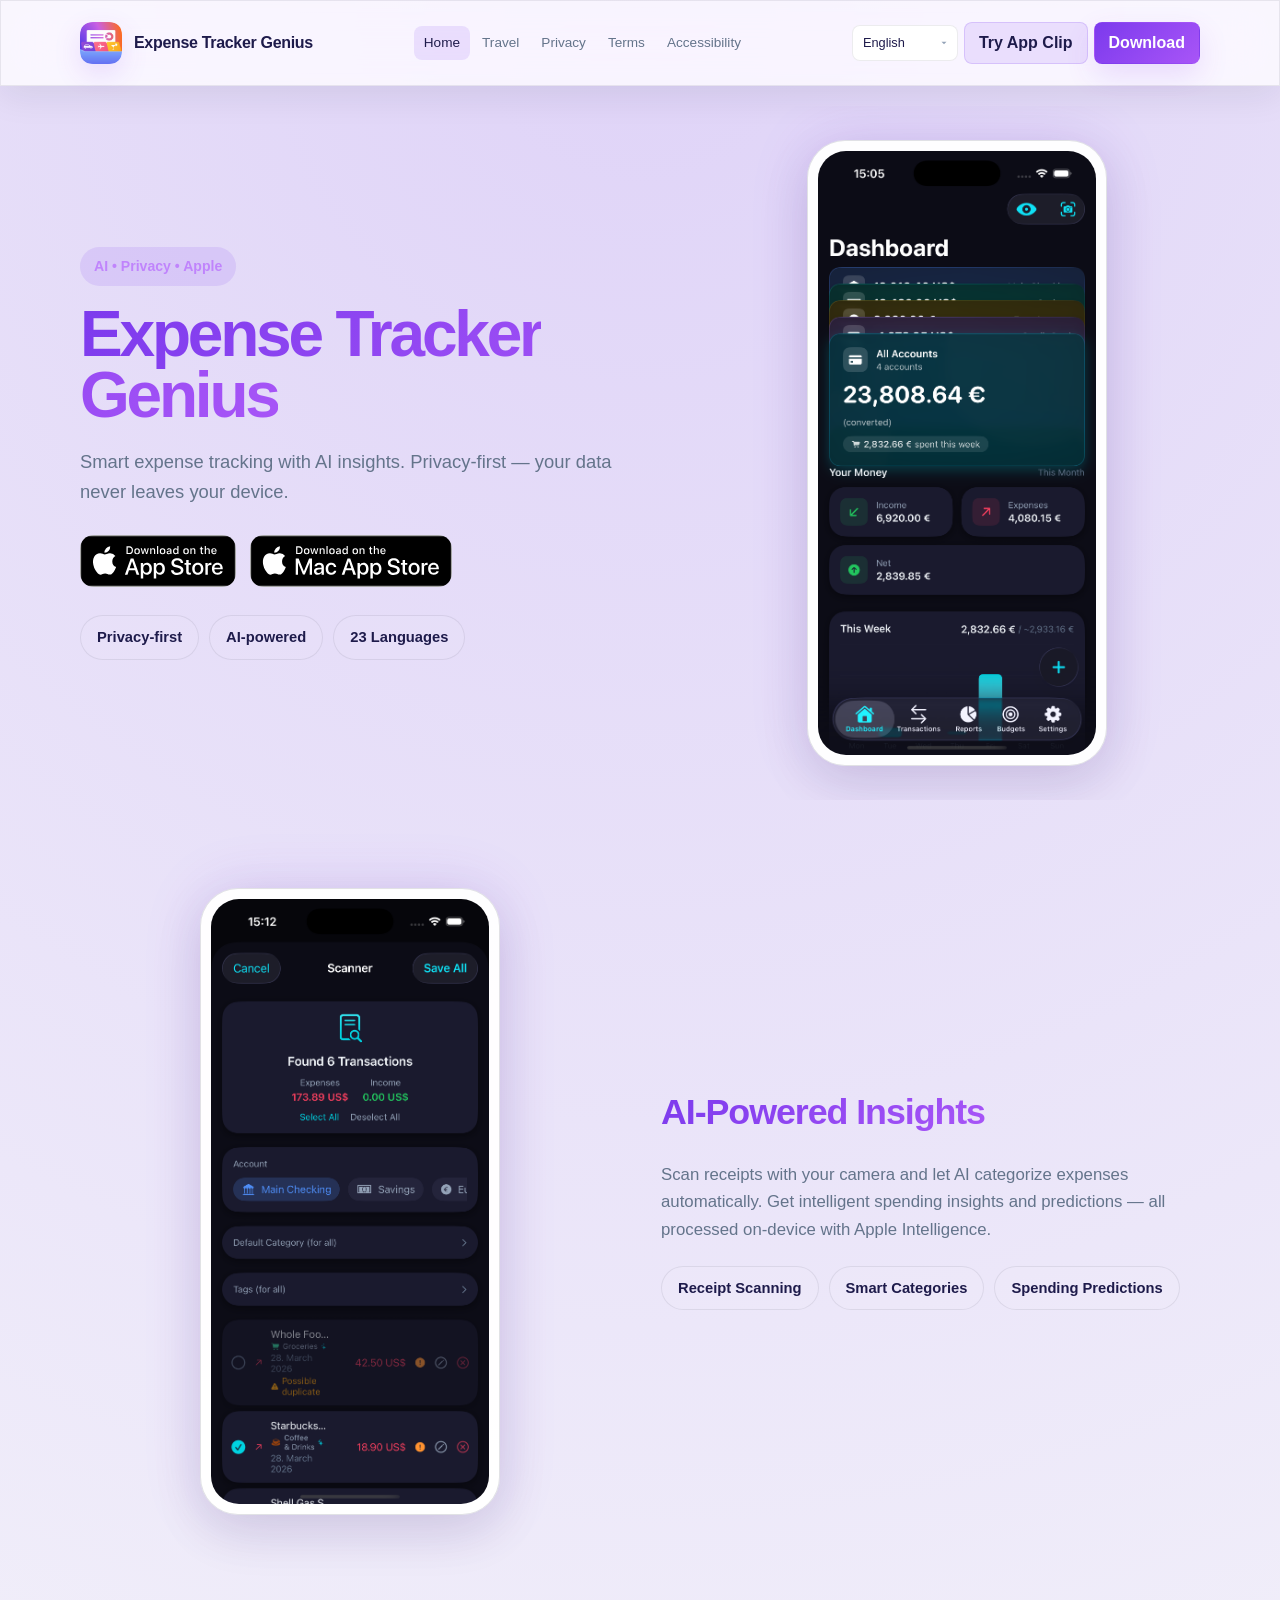
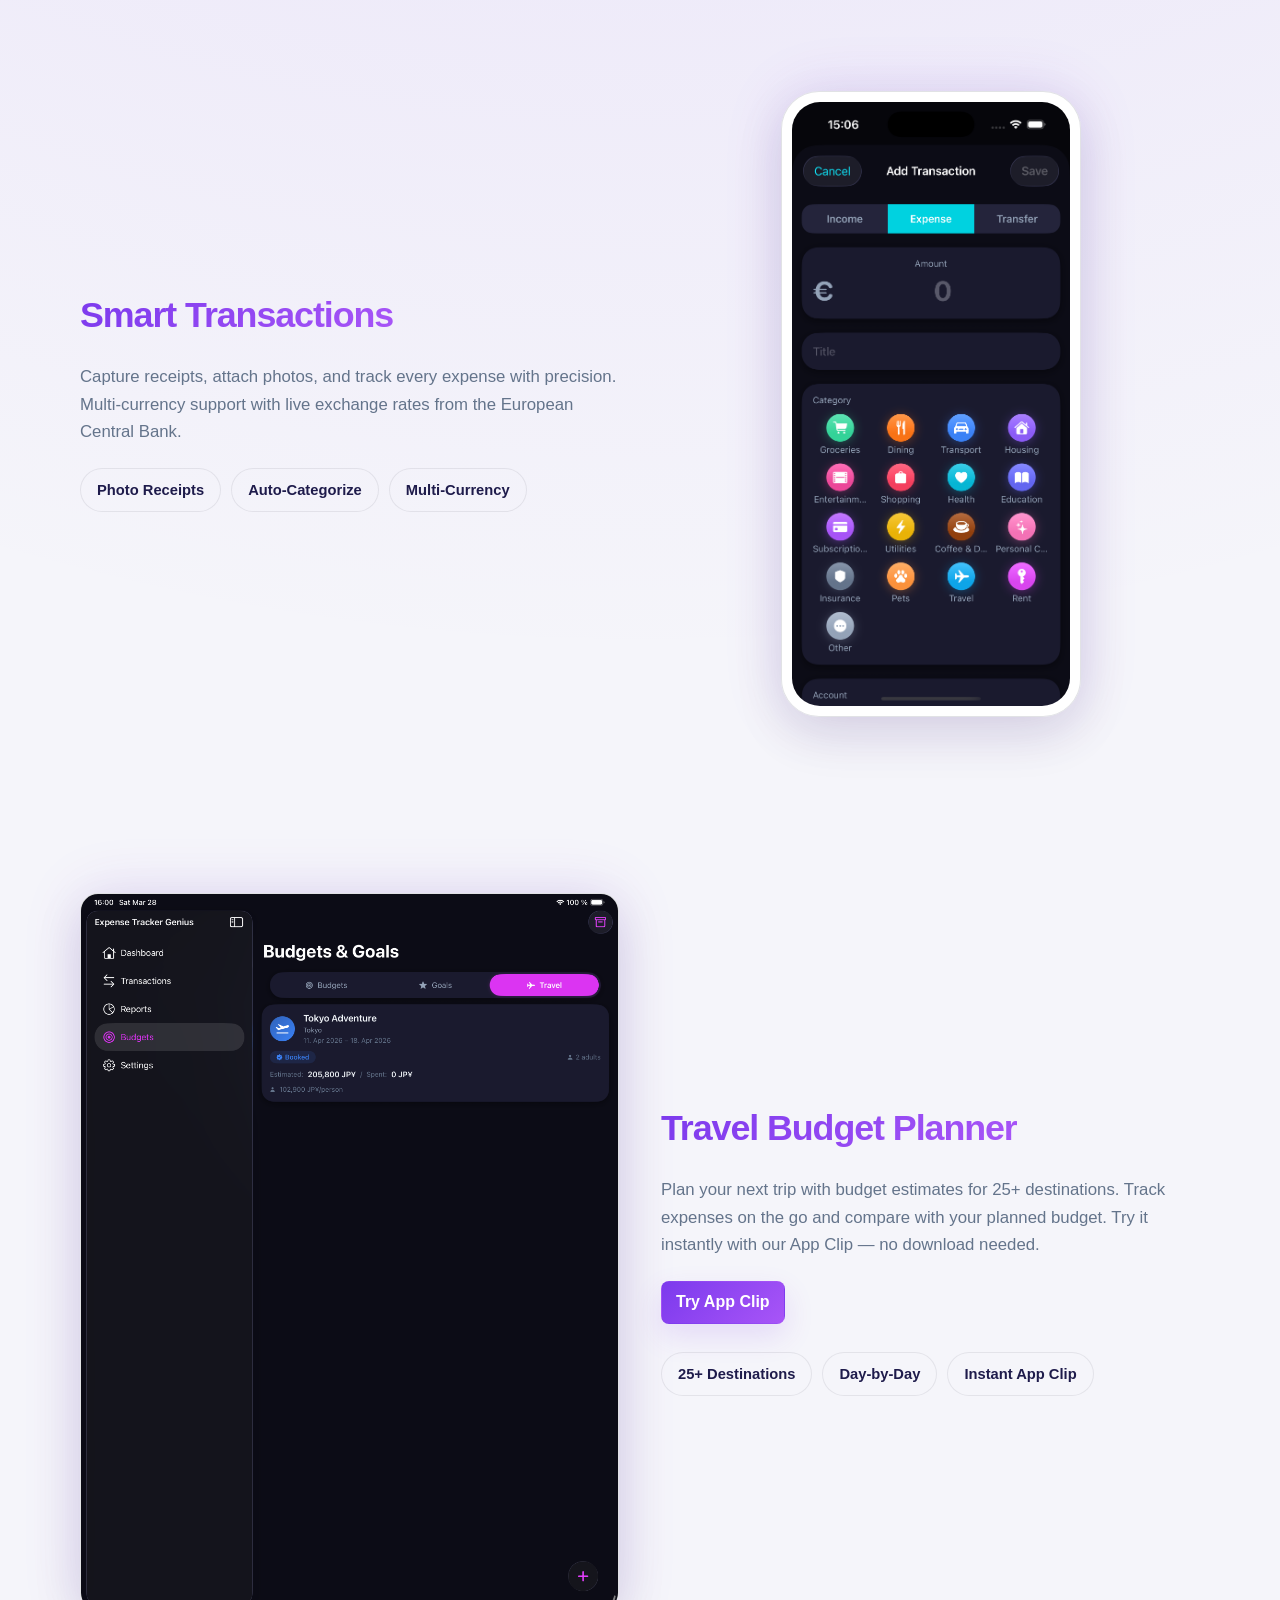
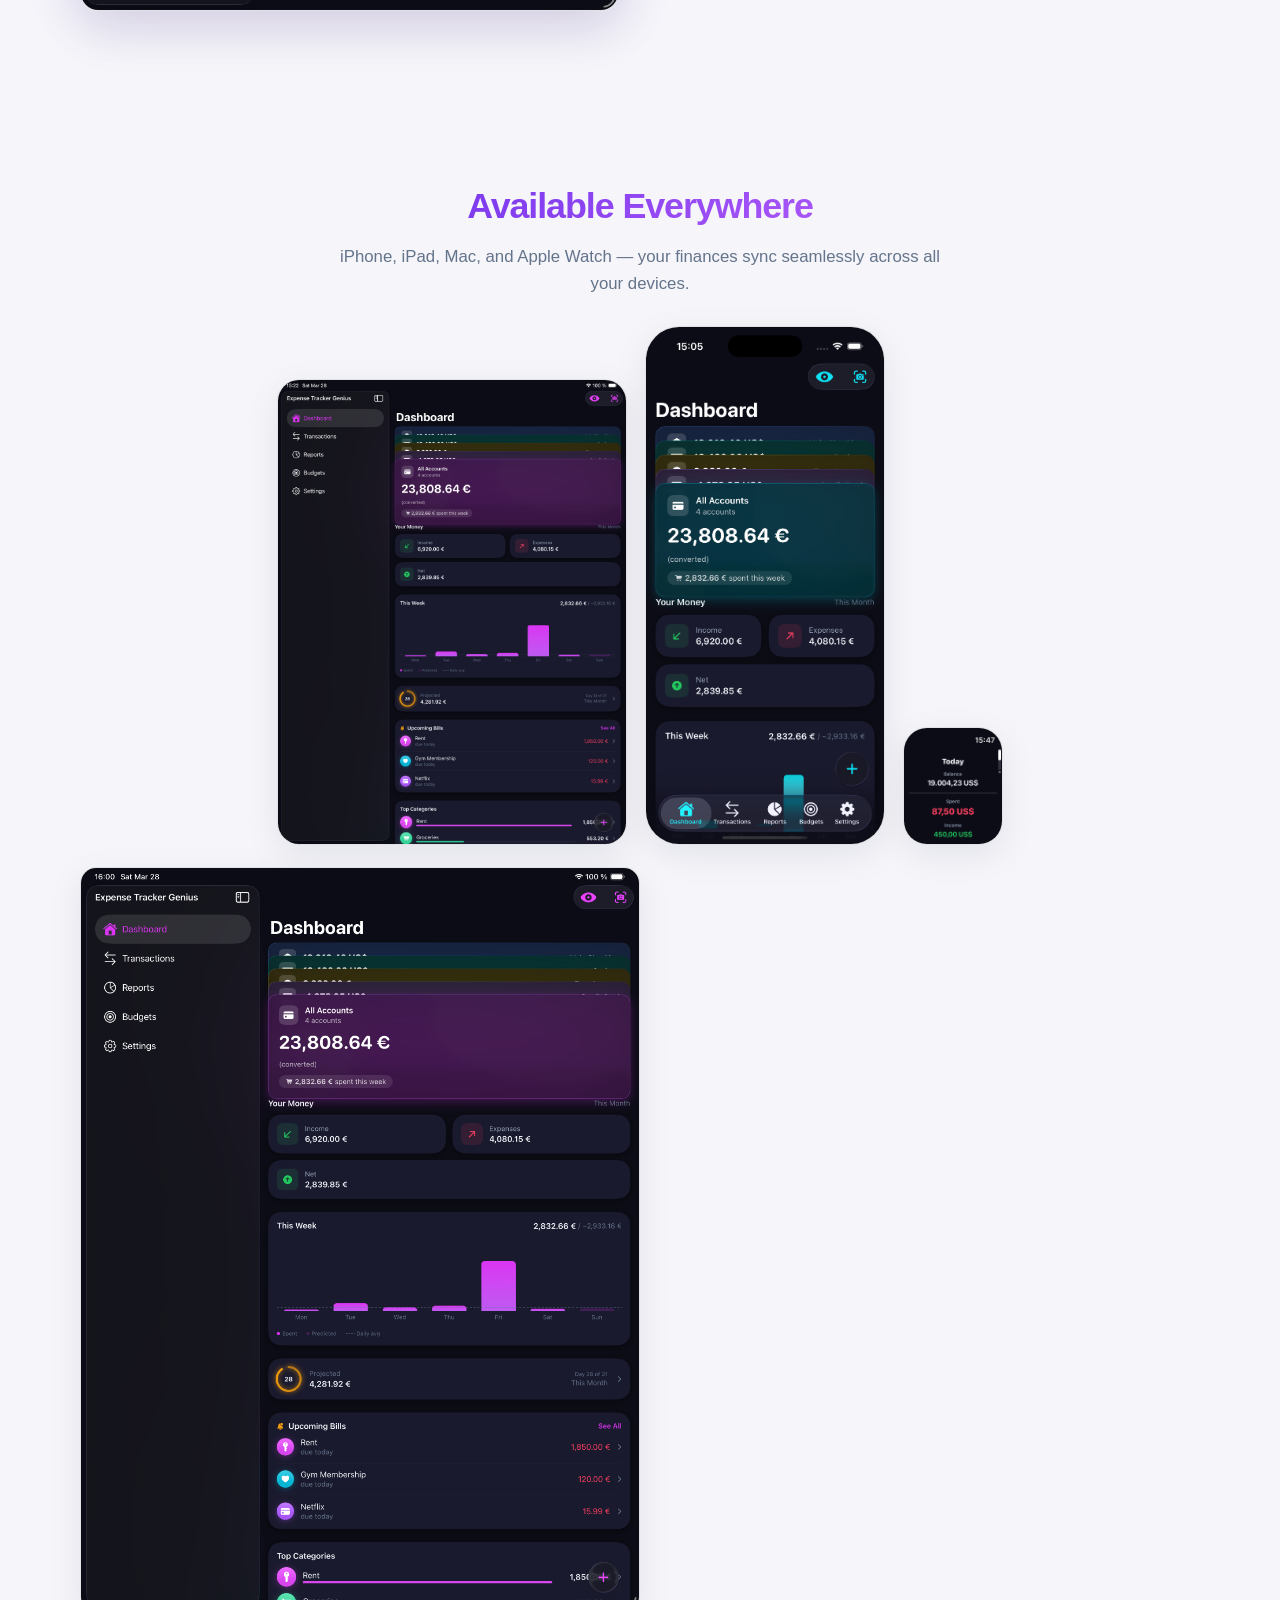
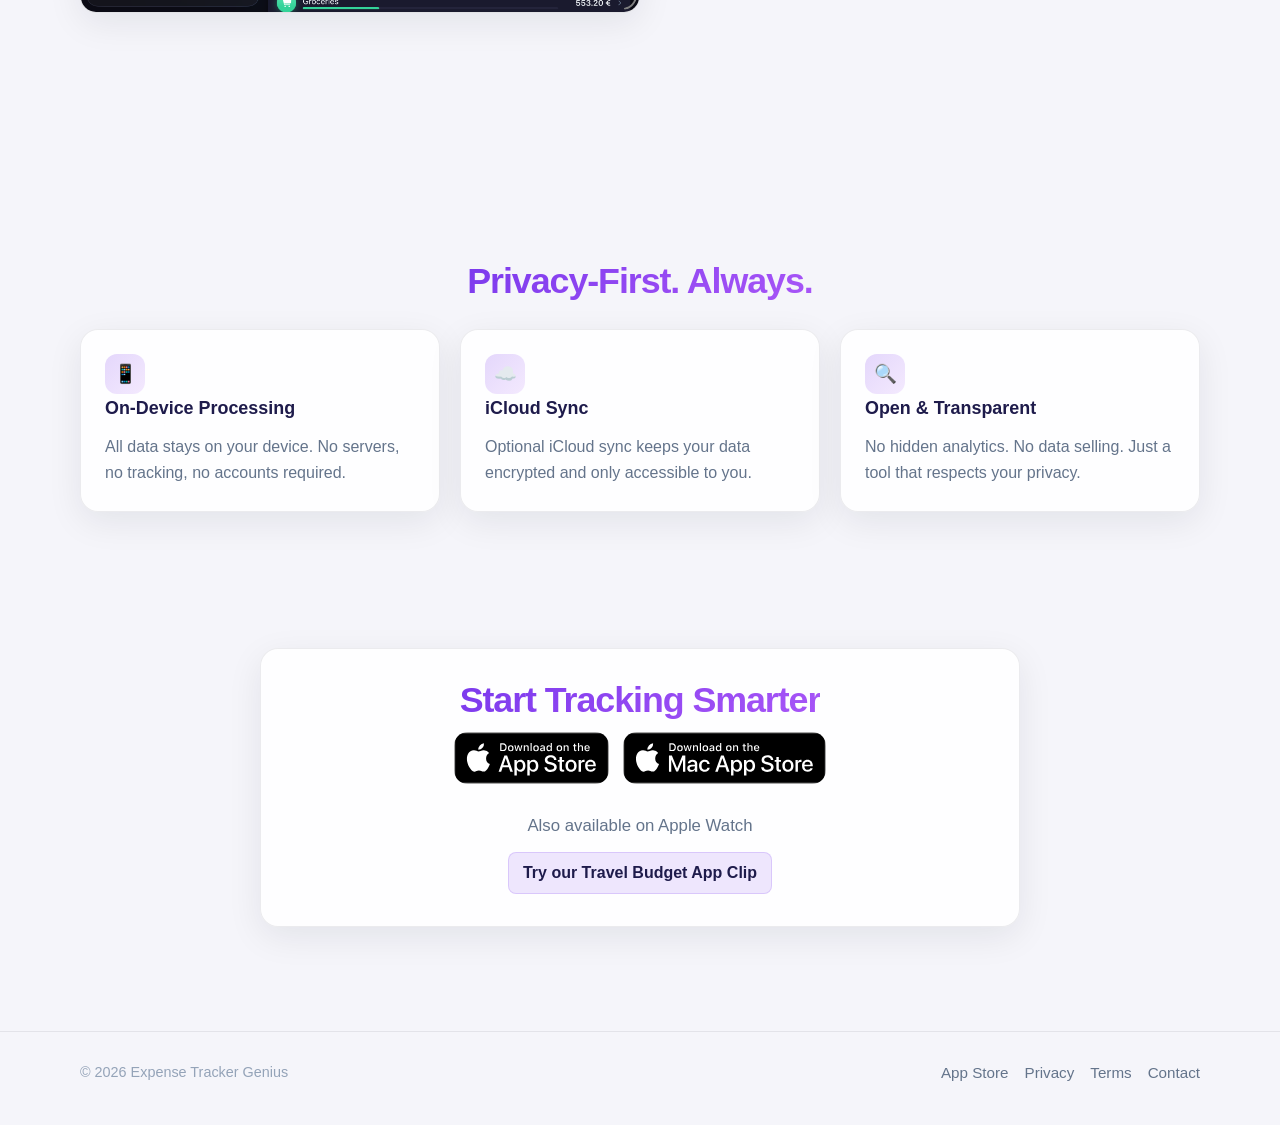
==== commit 8ea3e29f: "SEO: Open Graph, structured data, sitemap, robots.txt, hreflang - Added Open Graph and Twitter Card " ====
--- a/index.html
+++ b/index.html
@@ -10,6 +10,144 @@
   <link rel="preconnect" href="https://fonts.googleapis.com"><link href="https://fonts.googleapis.com/css2?family=Vazirmatn:wght@400;700&display=swap" rel="stylesheet"><link rel="stylesheet" href="css/style.css">
   <script defer src="js/components.js"></script>
   <script defer src="js/i18n.js"></script>
+
+  <!-- SEO Meta Tags -->
+  <meta name="keywords" content="expense tracker, budget app, receipt scanner, AI finance, travel planner, money manager, savings goal, Apple Watch, iPhone, iPad, Mac, privacy">
+  <meta name="author" content="Hussein Habibi Juybari">
+  <meta name="robots" content="index, follow">
+  <link rel="canonical" href="https://husseinhj.github.io/Expense-Tracker-Genius">
+
+  <!-- Open Graph / Facebook -->
+  <meta property="og:type" content="website">
+  <meta property="og:url" content="https://husseinhj.github.io/Expense-Tracker-Genius">
+  <meta property="og:title" content="Expense Tracker Genius — Smart AI Expense Tracking for iPhone, iPad & Mac">
+  <meta property="og:description" content="Free expense tracker with AI receipt scanning, budget planning, travel planner, 60 currencies, and Apple Watch. Privacy-first — all data on your device. 23 languages.">
+  <meta property="og:image" content="https://husseinhj.github.io/Expense-Tracker-Genius/screenshots/01_iPhone_6.9_Dashboard.png">
+  <meta property="og:image:width" content="1320">
+  <meta property="og:image:height" content="2868">
+  <meta property="og:site_name" content="Expense Tracker Genius">
+  <meta property="og:locale" content="en_US">
+
+  <!-- Twitter Card -->
+  <meta name="twitter:card" content="summary_large_image">
+  <meta name="twitter:title" content="Expense Tracker Genius — Smart AI Expense Tracking for iPhone, iPad & Mac">
+  <meta name="twitter:description" content="Free expense tracker with AI receipt scanning, budget planning, travel planner, 60 currencies, and Apple Watch. Privacy-first — all data on your device. 23 languages.">
+  <meta name="twitter:image" content="https://husseinhj.github.io/Expense-Tracker-Genius/screenshots/01_iPhone_6.9_Dashboard.png">
+
+  <!-- App Links -->
+  <meta property="al:ios:app_store_id" content="6760190294">
+  <meta property="al:ios:app_name" content="Expense Tracker Genius">
+  <meta property="al:ios:url" content="accountant://">
+
+  <!-- Hreflang (multi-language) -->
+  <link rel="alternate" hreflang="en" href="https://husseinhj.github.io/Expense-Tracker-Genius?lang=en">
+  <link rel="alternate" hreflang="de" href="https://husseinhj.github.io/Expense-Tracker-Genius?lang=de">
+  <link rel="alternate" hreflang="nl" href="https://husseinhj.github.io/Expense-Tracker-Genius?lang=nl">
+  <link rel="alternate" hreflang="fr" href="https://husseinhj.github.io/Expense-Tracker-Genius?lang=fr">
+  <link rel="alternate" hreflang="fa" href="https://husseinhj.github.io/Expense-Tracker-Genius?lang=fa">
+  <link rel="alternate" hreflang="ar" href="https://husseinhj.github.io/Expense-Tracker-Genius?lang=ar">
+  <link rel="alternate" hreflang="it" href="https://husseinhj.github.io/Expense-Tracker-Genius?lang=it">
+  <link rel="alternate" hreflang="es" href="https://husseinhj.github.io/Expense-Tracker-Genius?lang=es">
+  <link rel="alternate" hreflang="zh-Hans" href="https://husseinhj.github.io/Expense-Tracker-Genius?lang=zh-Hans">
+  <link rel="alternate" hreflang="ja" href="https://husseinhj.github.io/Expense-Tracker-Genius?lang=ja">
+  <link rel="alternate" hreflang="tr" href="https://husseinhj.github.io/Expense-Tracker-Genius?lang=tr">
+  <link rel="alternate" hreflang="he" href="https://husseinhj.github.io/Expense-Tracker-Genius?lang=he">
+  <link rel="alternate" hreflang="ko" href="https://husseinhj.github.io/Expense-Tracker-Genius?lang=ko">
+  <link rel="alternate" hreflang="pt-BR" href="https://husseinhj.github.io/Expense-Tracker-Genius?lang=pt-BR">
+  <link rel="alternate" hreflang="hi" href="https://husseinhj.github.io/Expense-Tracker-Genius?lang=hi">
+  <link rel="alternate" hreflang="th" href="https://husseinhj.github.io/Expense-Tracker-Genius?lang=th">
+  <link rel="alternate" hreflang="vi" href="https://husseinhj.github.io/Expense-Tracker-Genius?lang=vi">
+  <link rel="alternate" hreflang="uk" href="https://husseinhj.github.io/Expense-Tracker-Genius?lang=uk">
+  <link rel="alternate" hreflang="pl" href="https://husseinhj.github.io/Expense-Tracker-Genius?lang=pl">
+  <link rel="alternate" hreflang="ro" href="https://husseinhj.github.io/Expense-Tracker-Genius?lang=ro">
+  <link rel="alternate" hreflang="cs" href="https://husseinhj.github.io/Expense-Tracker-Genius?lang=cs">
+  <link rel="alternate" hreflang="hu" href="https://husseinhj.github.io/Expense-Tracker-Genius?lang=hu">
+  <link rel="alternate" hreflang="ru" href="https://husseinhj.github.io/Expense-Tracker-Genius?lang=ru">
+  <link rel="alternate" hreflang="x-default" href="https://husseinhj.github.io/Expense-Tracker-Genius">
+
+  <script type="application/ld+json">
+{
+  "@context": "https://schema.org",
+  "@type": "SoftwareApplication",
+  "name": "Expense Tracker Genius",
+  "description": "Smart expense tracking with AI receipt scanning, budget planning, travel planner, 60 currencies, and Apple Watch support. Privacy-first.",
+  "applicationCategory": "FinanceApplication",
+  "operatingSystem": "iOS 17+, macOS 14+, watchOS 10+",
+  "offers": {
+    "@type": "Offer",
+    "price": "0",
+    "priceCurrency": "USD"
+  },
+  "author": {
+    "@type": "Person",
+    "name": "Hussein Habibi Juybari",
+    "url": "https://github.com/husseinhj"
+  },
+  "url": "https://husseinhj.github.io/Expense-Tracker-Genius",
+  "downloadUrl": "https://apps.apple.com/app/id6760190294",
+  "screenshot": "https://husseinhj.github.io/Expense-Tracker-Genius/screenshots/01_iPhone_6.9_Dashboard.png",
+  "softwareVersion": "1.7.0",
+  "datePublished": "2024-12-01",
+  "dateModified": "2026-04-15",
+  "inLanguage": [
+    "en",
+    "de",
+    "nl",
+    "fr",
+    "fa",
+    "ar",
+    "it",
+    "es",
+    "zh-Hans",
+    "ja",
+    "tr",
+    "he",
+    "ko",
+    "pt-BR",
+    "hi",
+    "th",
+    "vi",
+    "uk",
+    "pl",
+    "ro",
+    "cs",
+    "hu",
+    "ru"
+  ],
+  "featureList": [
+    "AI Receipt Scanning",
+    "Budget Tracking",
+    "Travel Planner",
+    "60 Currencies",
+    "Apple Watch",
+    "11 Widgets",
+    "23 Languages",
+    "Privacy-First",
+    "iCloud Sync",
+    "Siri Shortcuts"
+  ],
+  "aggregateRating": {
+    "@type": "AggregateRating",
+    "ratingValue": "4.8",
+    "ratingCount": "50",
+    "bestRating": "5"
+  }
+}
+</script>
+  <script type="application/ld+json">
+{
+  "@context": "https://schema.org",
+  "@type": "BreadcrumbList",
+  "itemListElement": [
+    {
+      "@type": "ListItem",
+      "position": 1,
+      "name": "Home",
+      "item": "https://husseinhj.github.io/Expense-Tracker-Genius"
+    }
+  ]
+}
+</script>
 </head>
 <body data-page="index">
   <div id="site-header"></div>
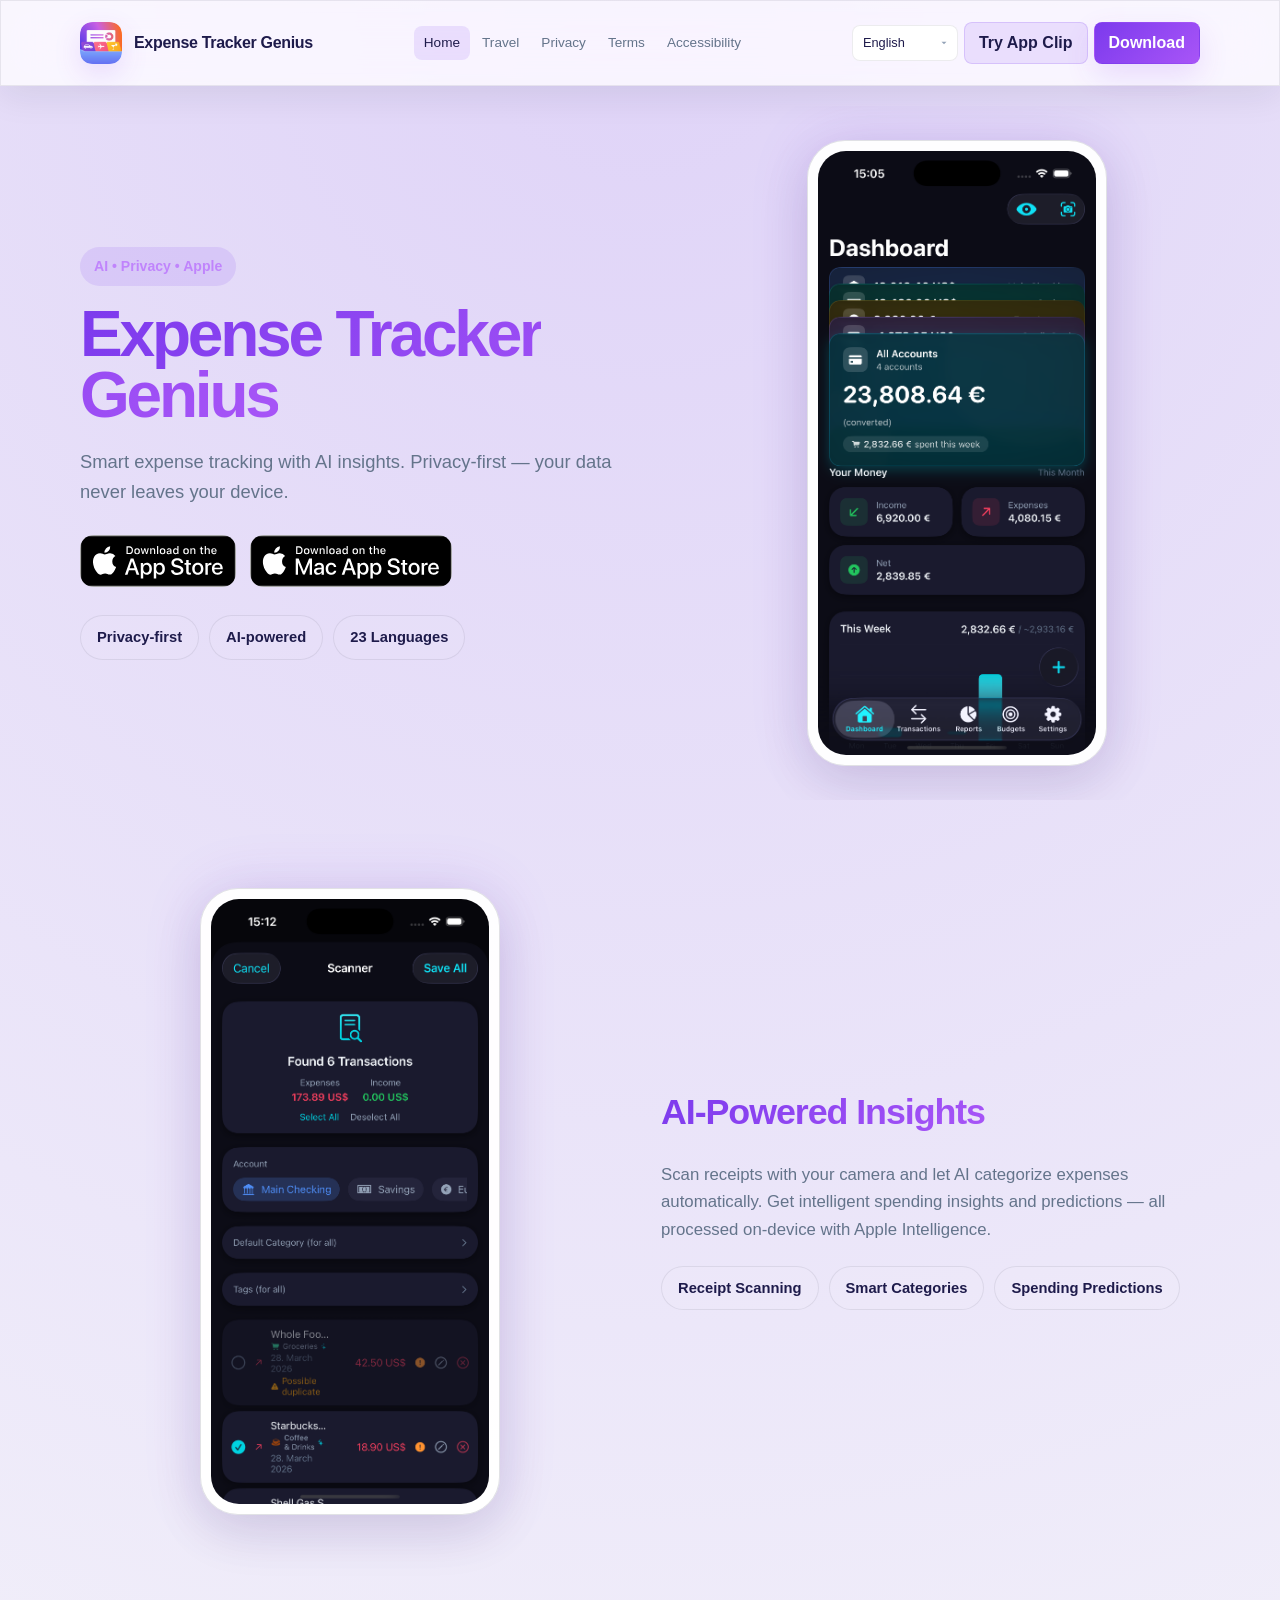
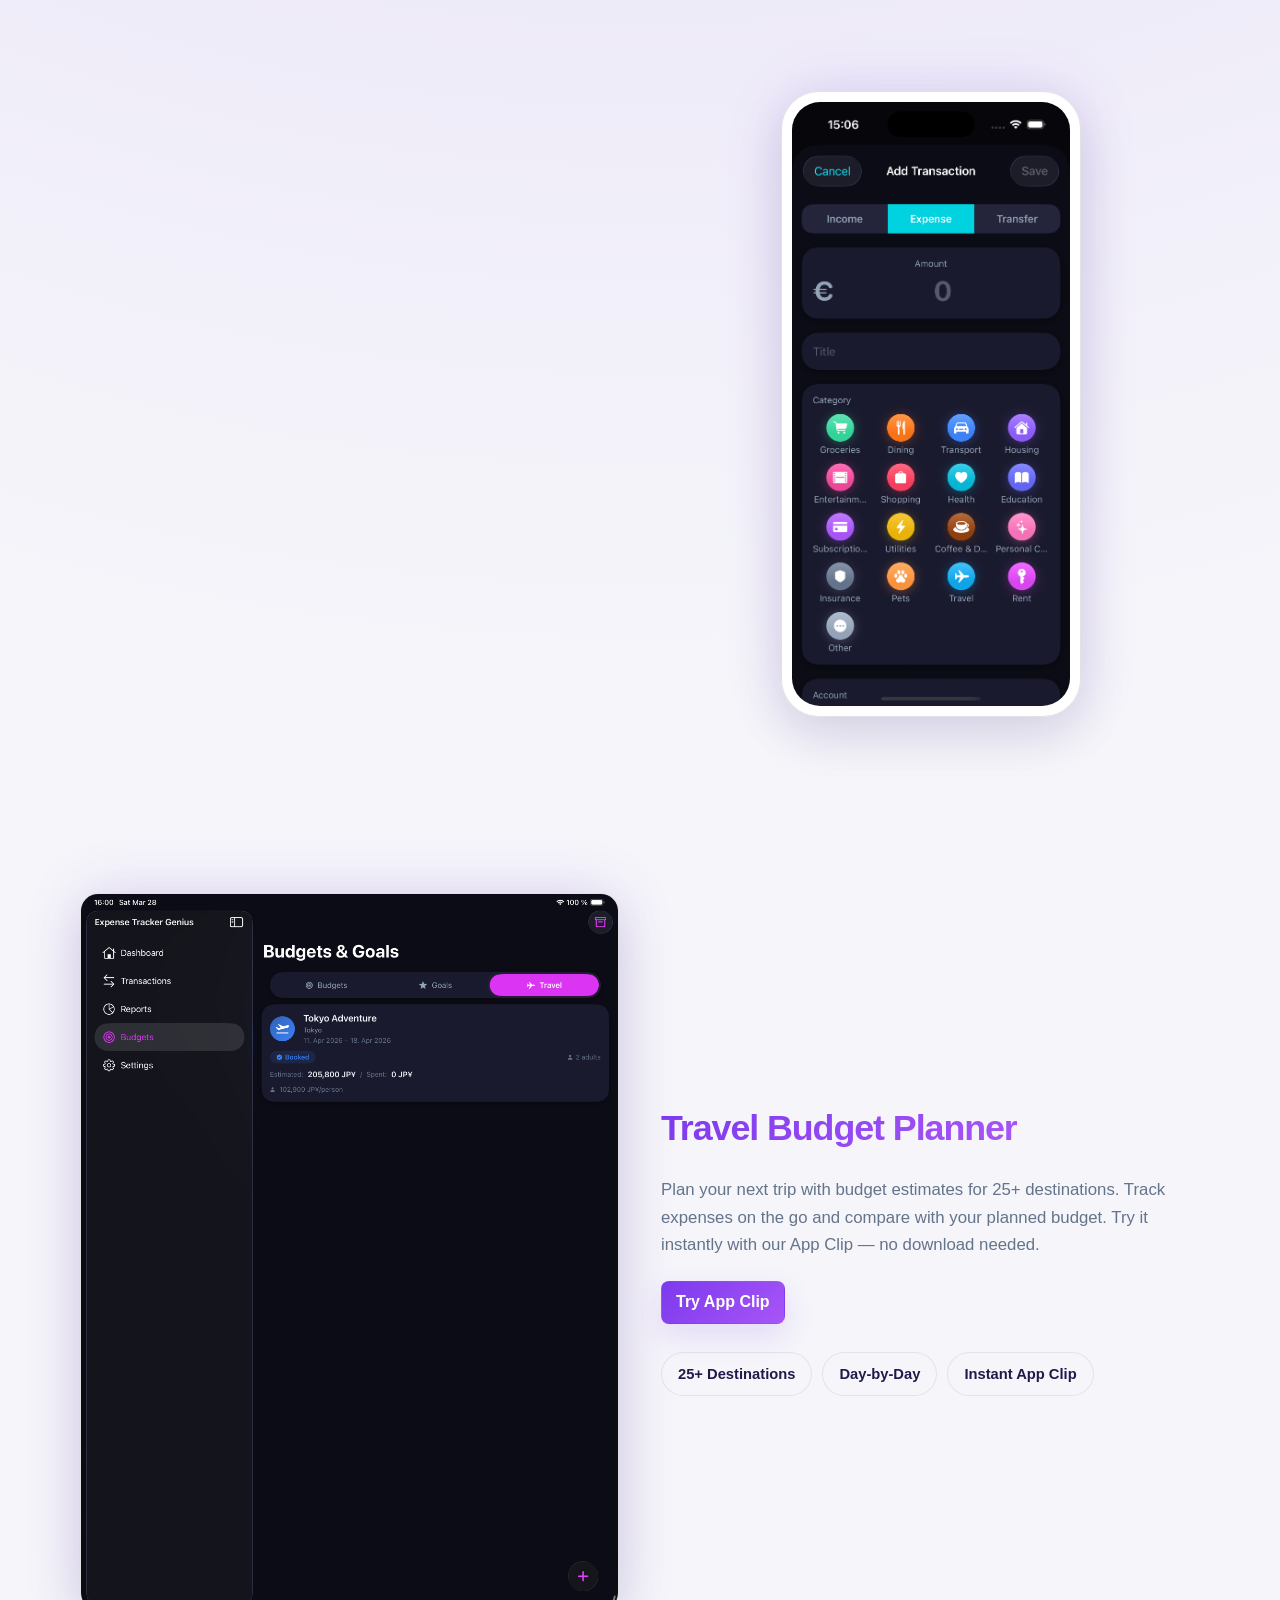
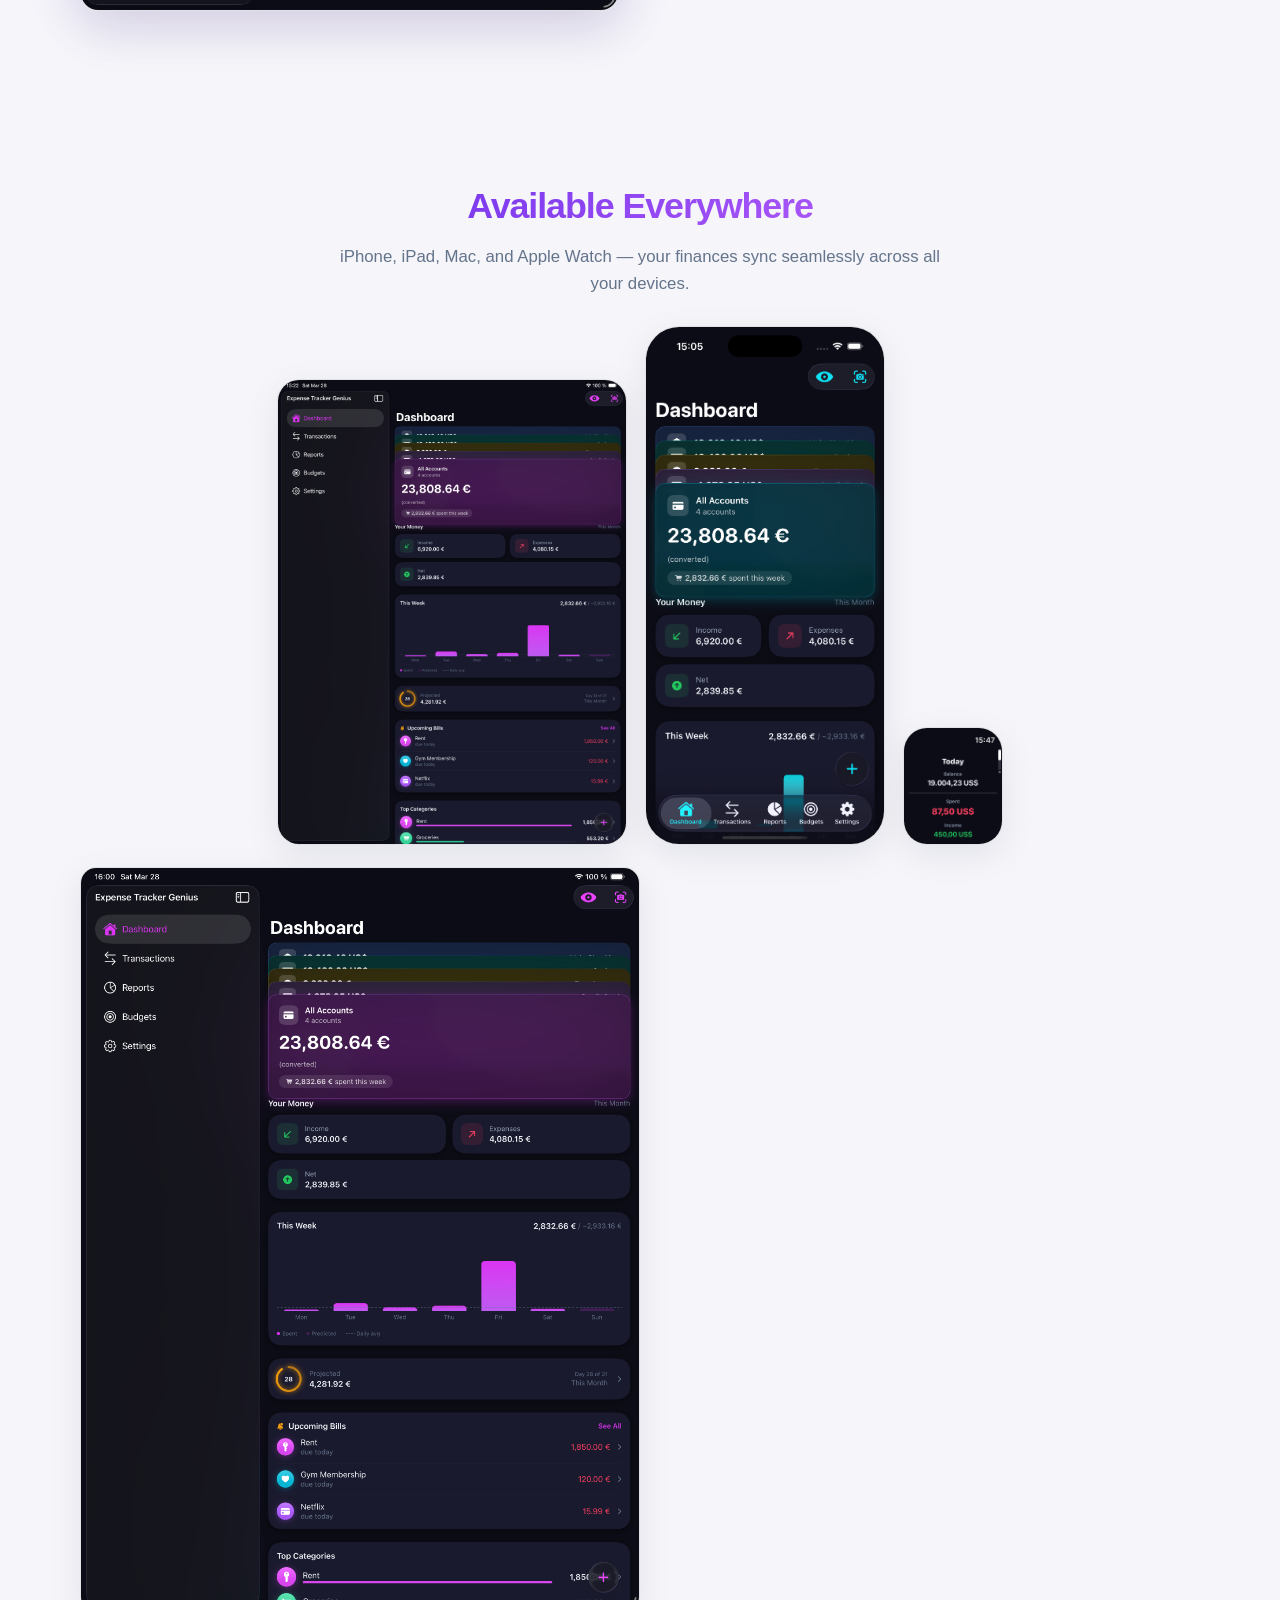
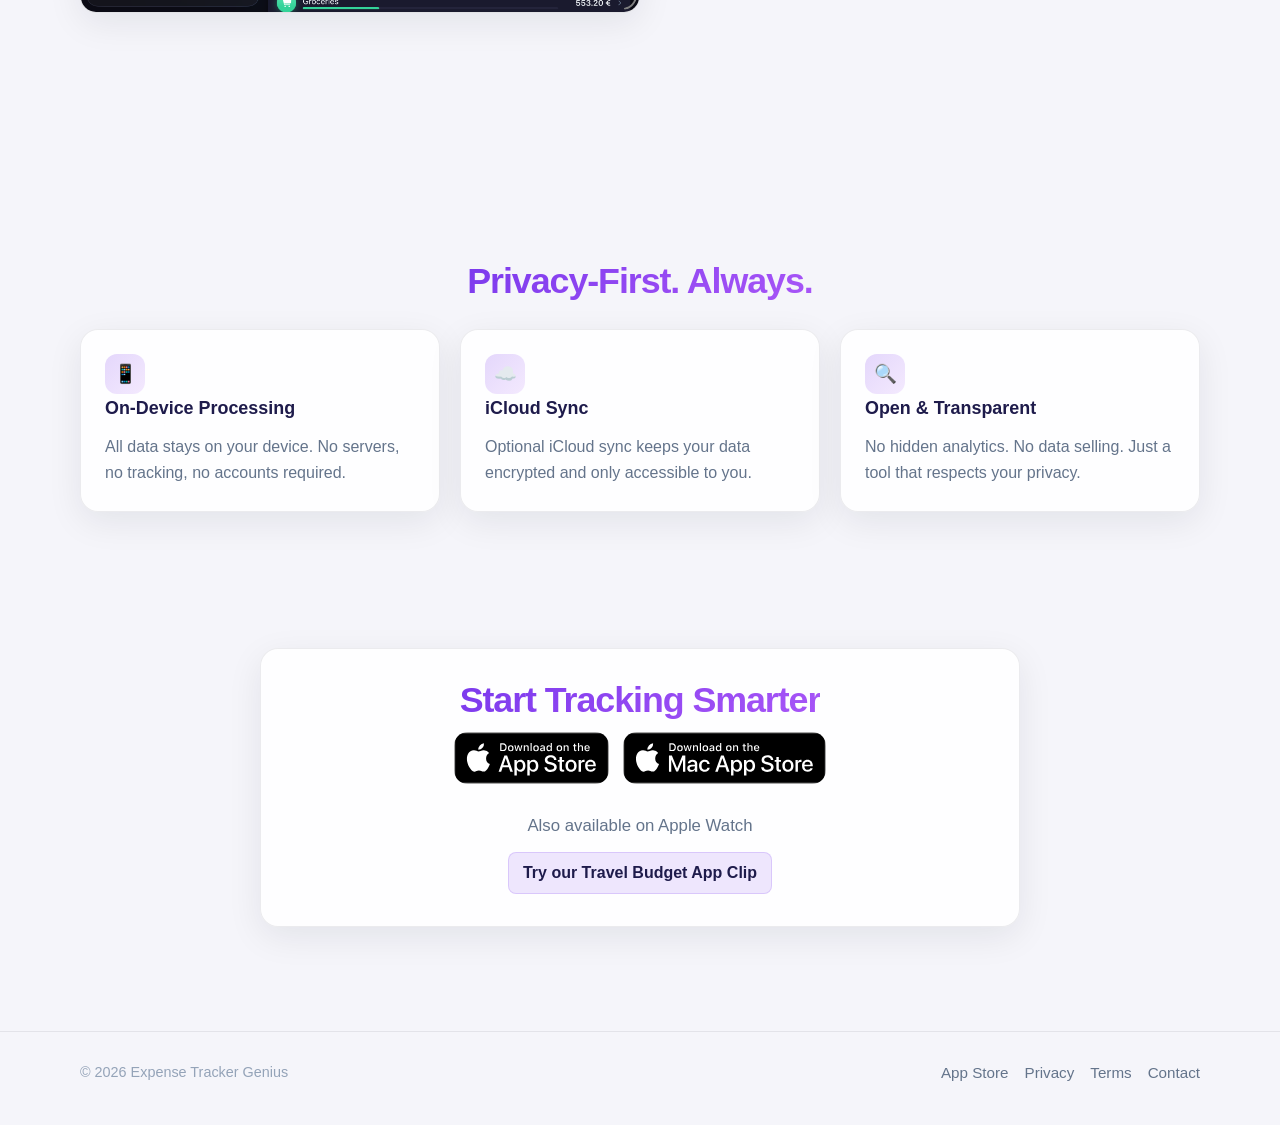
==== commit 25c7643a: "Google Search Console verification (HTML file + meta tag) Co-Authored-By: Claude Opus 4.6 (1M contex" ====
--- a/index.html
+++ b/index.html
@@ -3,6 +3,7 @@
 <head>
   <meta charset="UTF-8">
   <meta name="viewport" content="width=device-width, initial-scale=1.0">
+  <meta name="google-site-verification" content="hVvNXyc-FU21a1F-9MlJ4RWqaZkgfb2DrF6eDawW11M">
   <meta name="apple-itunes-app" content="app-id=6760190294">
   <meta name="theme-color" content="#0C0C16">
   <title data-i18n="home_meta_title">Expense Tracker Genius — Smart AI Expense Tracking</title>
